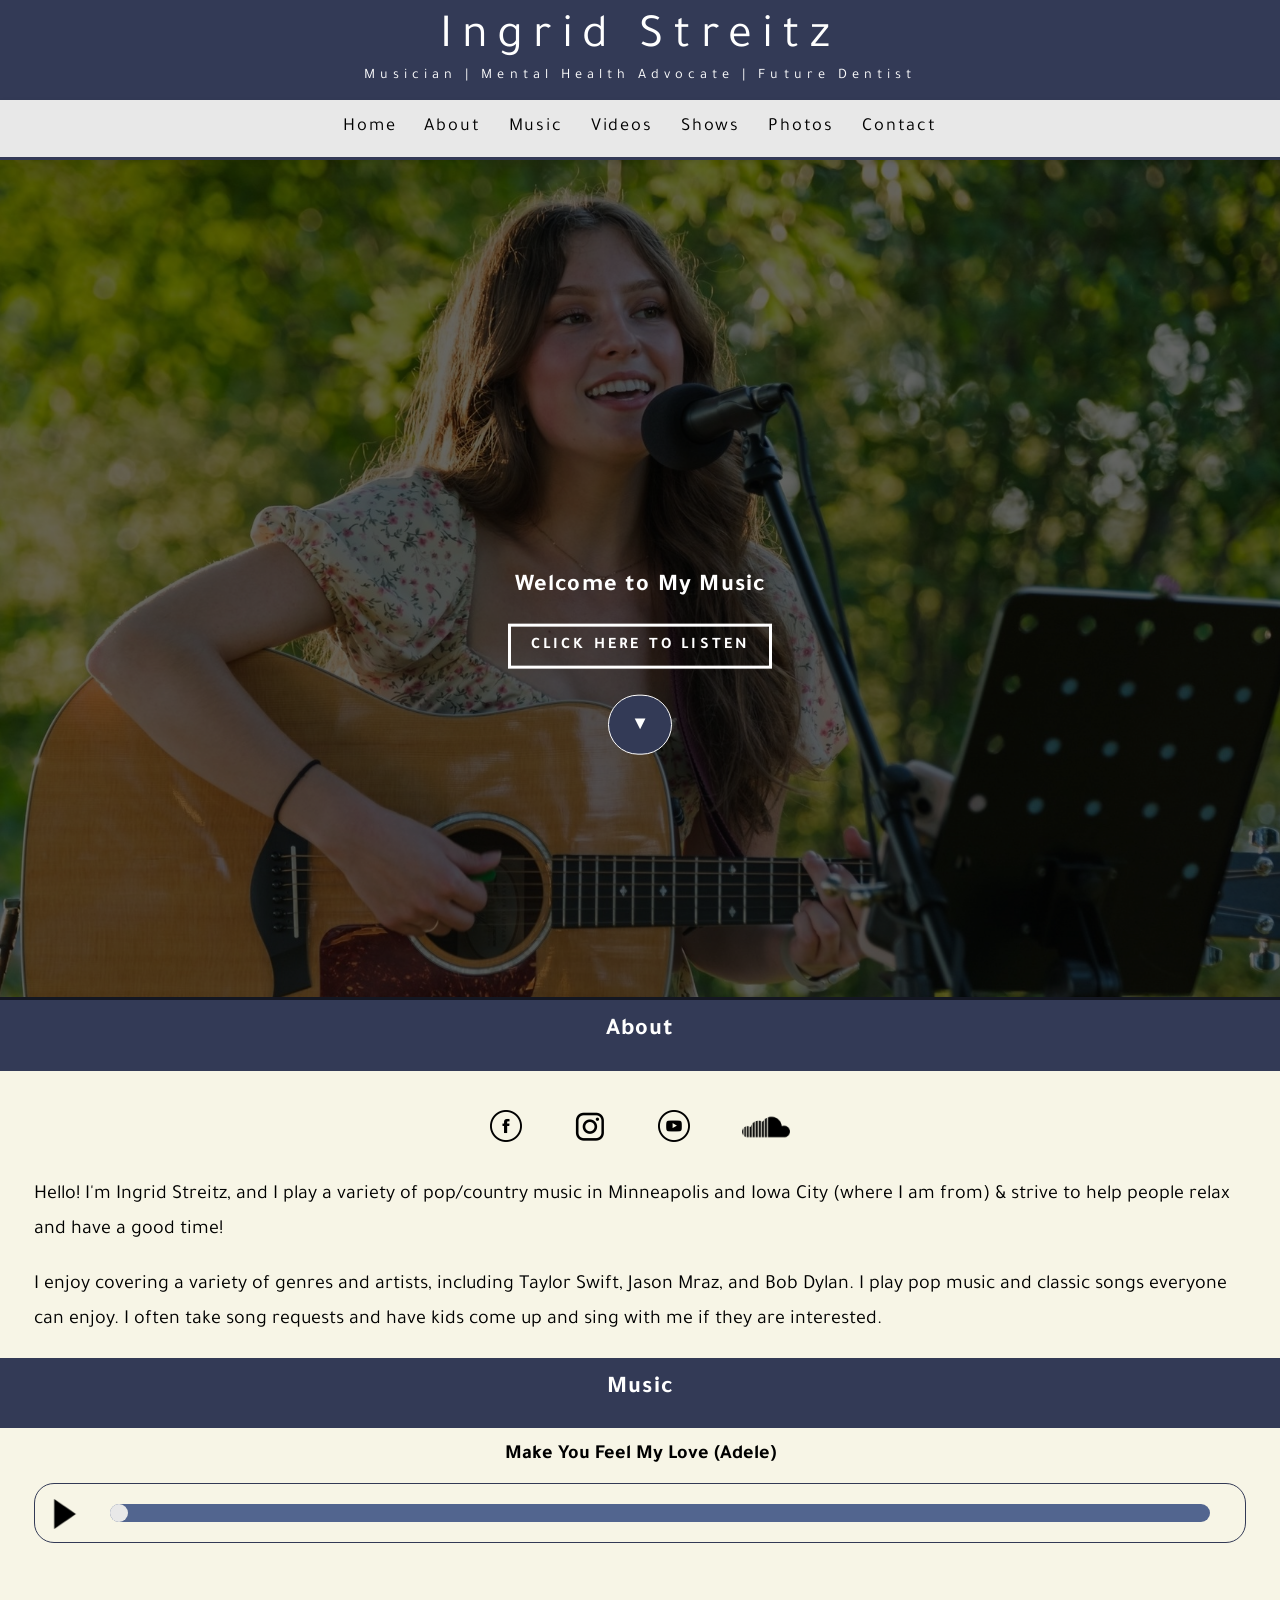
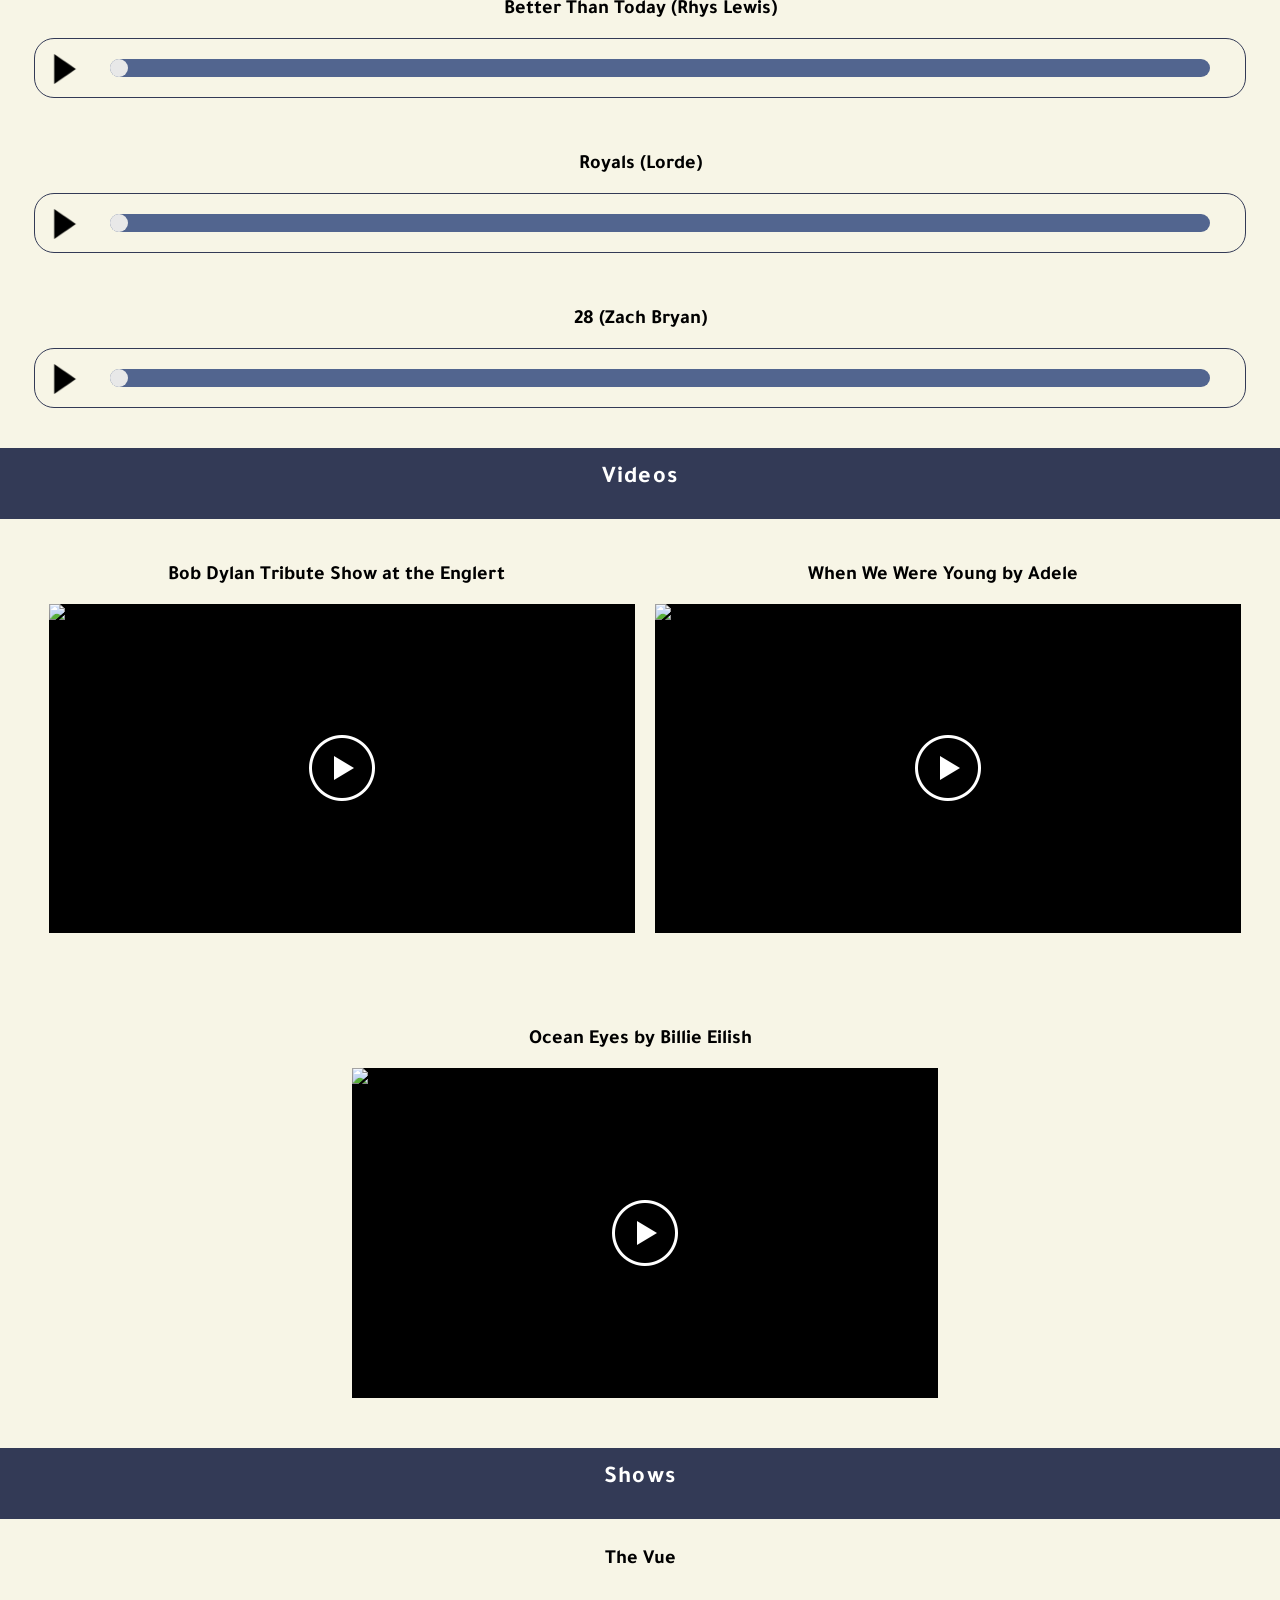
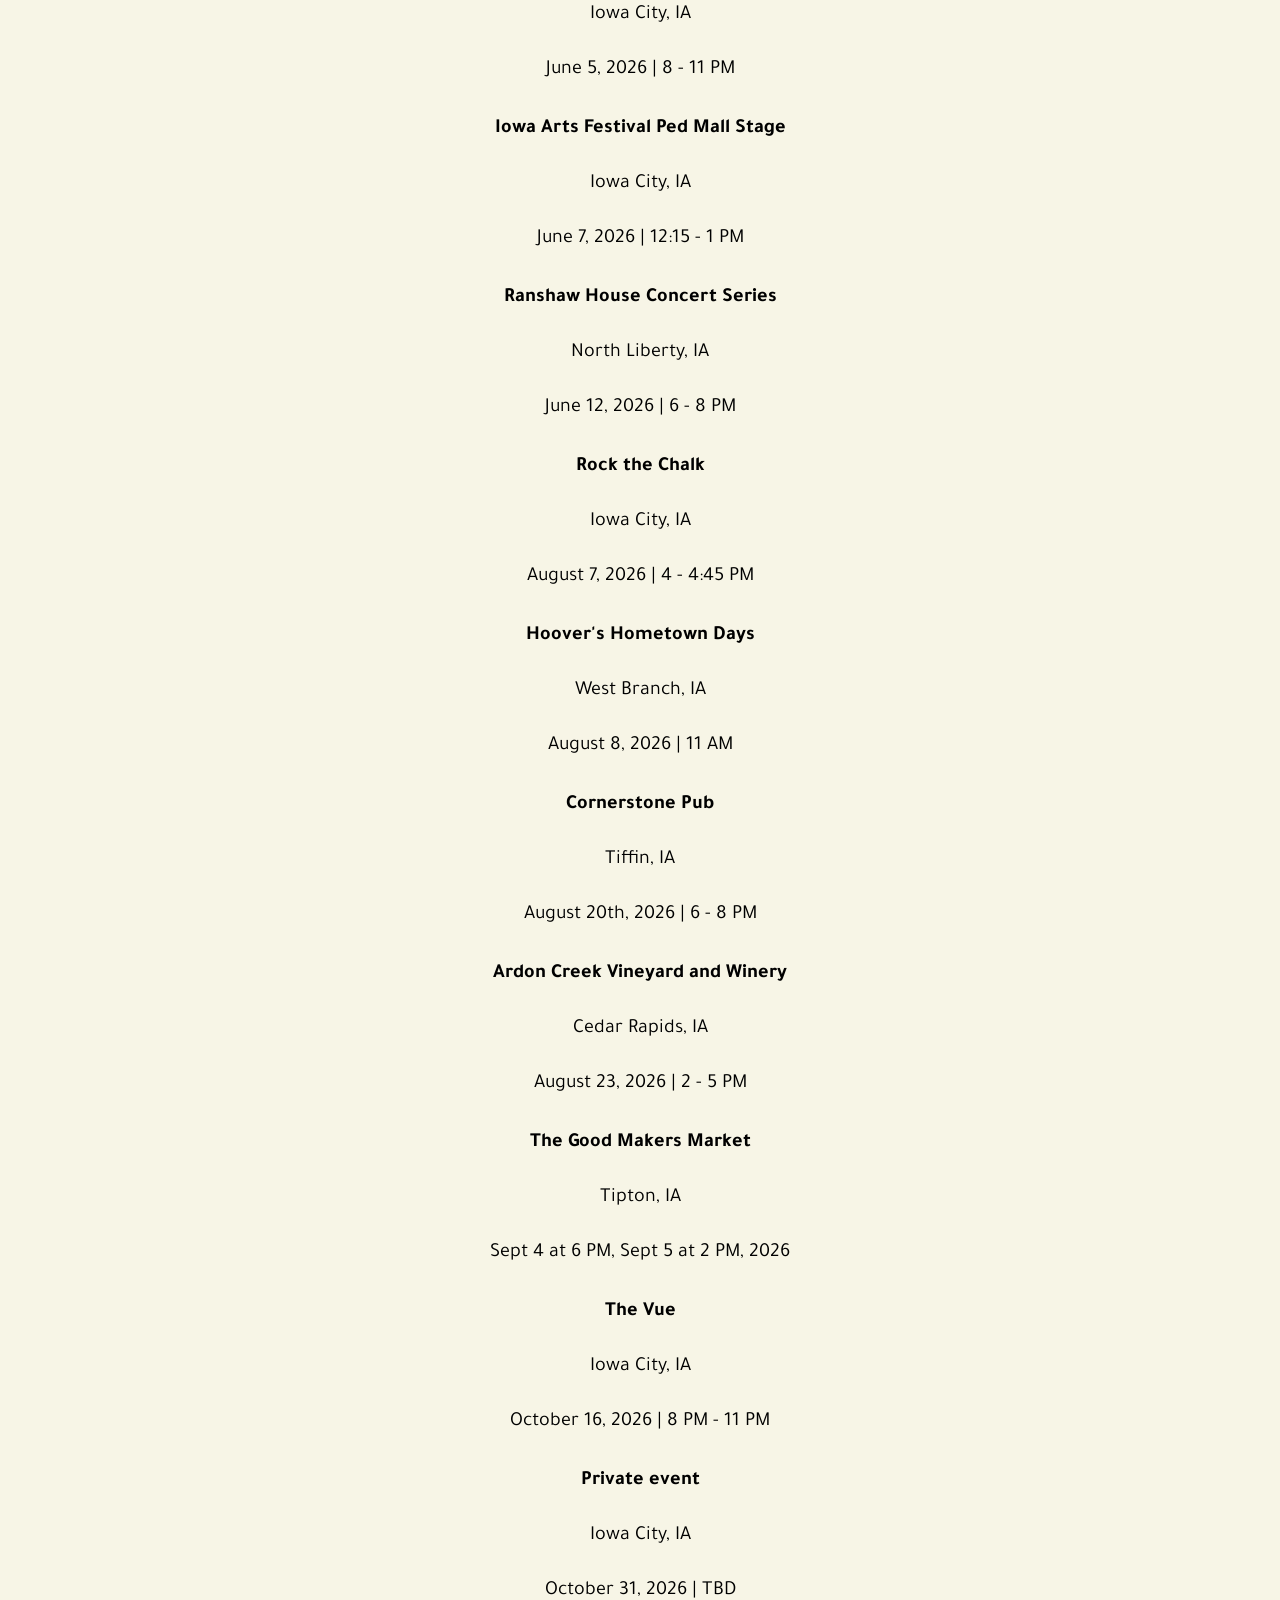
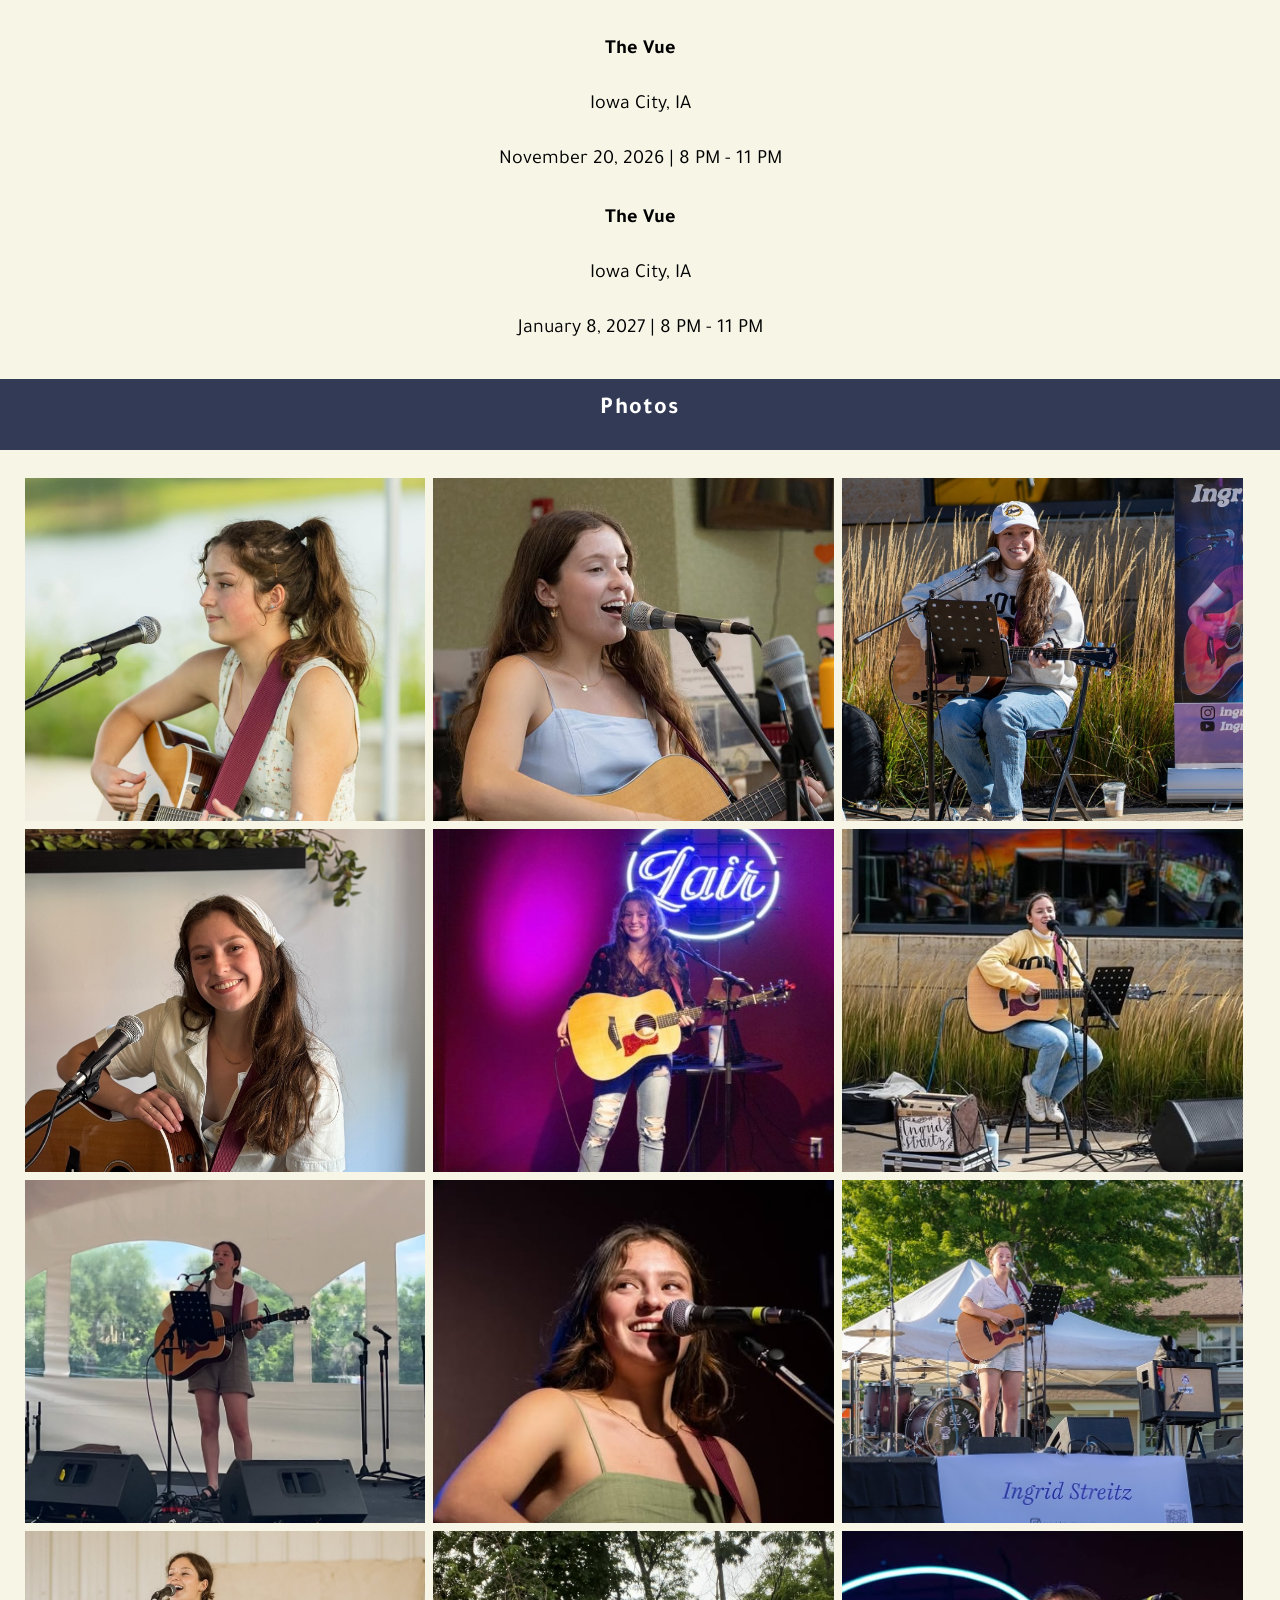
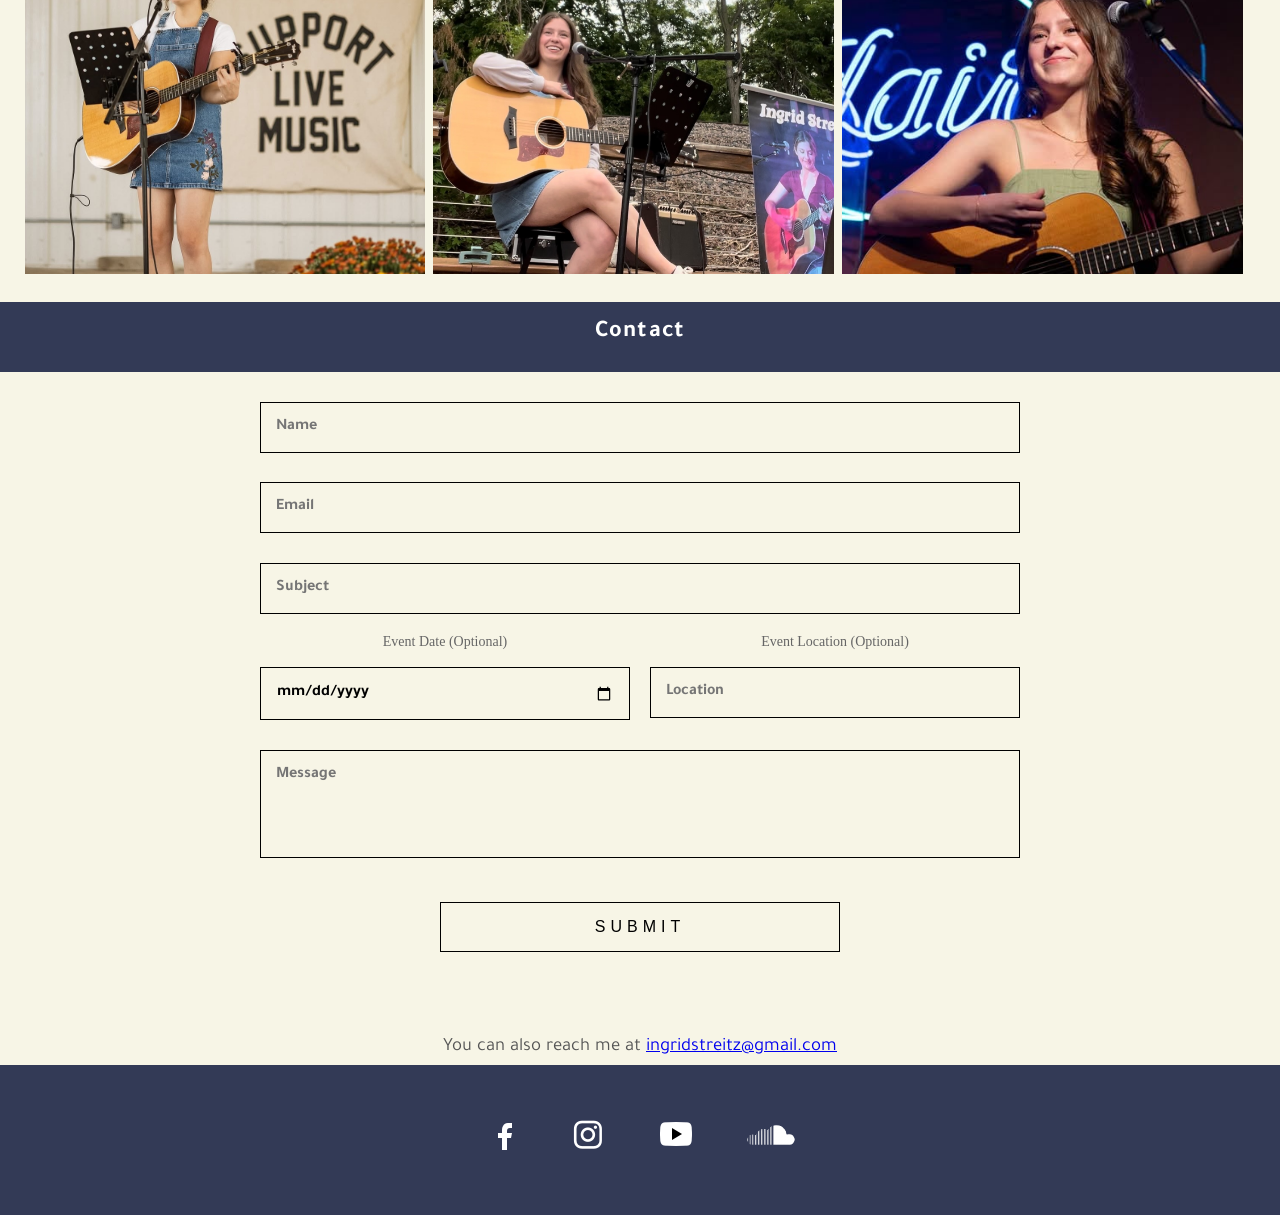
==== index.html @ 653e5e72 "Update index.html" ====
<!DOCTYPE HTML>
<html lang="en">

<head>
	<title>Ingrid Streitz</title>

	<meta name="viewport" content="width=device-width" />
	<meta name="description" content="Music website coded in HTML, CSS, and JQuery" />
	<meta name="keywords" content="msuic, website, template, responsive" />
	<meta http-equiv="content-type" content="text/html; charset=UTF-8" />

	<link href="https://fonts.googleapis.com/css?family=Tajawal" rel="stylesheet">
	<link rel="stylesheet" href="css/style.css" type="text/css" title="style" />
	<link rel="stylesheet" href="css/lightbox.css" type="text/css" title="style">

	<script>
	function now(){
		window.location.reload(true);
	}
	</script>
	<link rel="icon" type="image/png" href="/pictures/favicon/favicon-96x96.png" sizes="96x96" />
	<link rel="icon" type="image/svg+xml" href="/pictures/favicon/favicon.svg" />
	<link rel="shortcut icon" href="/pictures/favicon/favicon.ico" />
	<link rel="apple-touch-icon" sizes="180x180" href="/pictures/favicon/apple-touch-icon.png" />
	<link rel="manifest" href="/pictures/favicon/site.webmanifest" />
</head>

<body>
	<script src="https://code.jquery.com/jquery-3.7.1.min.js" integrity="sha256-/JqT3SQfawRcv/BIHPThkBvs0OEvtFFmqPF/lYI/Cxo=" crossorigin="anonymous"></script>
	<script src="js/mailingList.js"></script>
	<script src="js/contact.js"></script>
	<script src="js/jquery.serialize-object.js"></script>
	<script src="js/modal.js"></script>
	<script src="js/fixedNavMenu.js"></script>
	<script src="js/scroll.js"></script>
	<script src="js/musPlayer.js"></script>	
	<script src="js/vid.js"></script>
	<script src="js/lightbox.js"></script>

    <header>
		<div id="logo">
			<h1><a href="index.html">Ingrid Streitz</a></h1>
		  <h2><a href="index.html">Musician | Mental Health Advocate | Future Dentist</a></h2>
      </div>
	 </header>

		<nav class="container">
			<ul class="clearfix" id="cfix">
				<li class="icon" id="icon">
					<a href="javascript:void(0);" onclick="myMenu()">☰ Menu</a>
				</li>
				<li>
					<ul class="scroll" id="scroll">
						<li><a href="#home">Home</a></li>
						<li><a href="#about">About</a></li>
						<li><a href="#music">Music</a></li>
						<li><a href="#videos">Videos</a></li>
						<li><a href="#shows">Shows</a></li> <li><a href="#photos">Photos</a></li>
						<li><a href="#contact">Contact</a></li>
					</ul>
				</li>
			</ul>
		</nav>

	<section id="home">
	<hr class="horizontal" />
	<div class="hero">
		<div id="overlay">
			<div class="hero-text">

				<h2>Welcome to My Music</h2>

				<div class="pagesbar-music">
					<ul class="pages-music">
						<li><a href="index.html#videos">Click Here to Listen</a></li>
					</ul>	
				</div>			

				<div id="go-btm"><a href="#about" class="go-btm">&#9660;</a></div>
			</div>
		</div>
	</div>

	</section>

	<div class="site_content_index">

		<div id="content">
		<div class="anchor-box">	
		<hr class="horizontal" />
		<section id="about">
		<h3 class="anchor">About</h3>
		</section>
		<hr class="horizontal" />
		</div>

		<ul class="social_media_music">
			<li><a href="https://www.facebook.com/ingridstreitz.music?mibextid=b06tZ0" target="_blank" rel="noopener noreferrer">
					<img src="pictures/icons/facebook_b.png" alt="Facebook" /></a></li>

			<li><a href="https://www.instagram.com/ingridstreitz.music/?hl=en" target="_blank" rel="noopener noreferrer">
					<img src="pictures/icons/instagram_b.png" alt="Instagram" /></a></li>

			<li><a href="https://www.youtube.com/@IngridOnGuitar/featured" target="_blank" rel="noopener noreferrer">
					<img src="pictures/icons/youtube_b.png" alt="YouTube" /></a></li>

			<li><a href="https://soundcloud.com/ingrid-streitz" target="_blank" rel="noopener noreferrer">
				<img src="pictures/icons/soundcloud_b.png" alt="SoundCloud" /></a></li>

		</ul>

			<p>
                Hello! I'm Ingrid Streitz, and I play a variety of pop/country music in Minneapolis and Iowa City (where I am from) & strive to help people relax and have a good time!
			</p>
            <p>
                I enjoy covering a variety of genres and artists, including Taylor Swift, Jason Mraz, and Bob Dylan. I play pop music and classic songs everyone can enjoy. I often take song requests and have kids come up and sing with me if they are interested.
			</p>
			<!-- <div class="pagesbar">
				<ul class="pages">
					<li><a href="javascript:void(0);" onclick="hideText()">Read Bio</a></li>
					<li class="hide" id="about-text">
						<p>Welcome to my page! Here's a little about me: I'm a guitar player and singer from Iowa City. I enjoy covering a variety of genres and artists, including Taylor Swift, Jason Mraz, and Bob Dylan. I play pop music and classic songs everyone can enjoy. I strive to create a relaxing and fun atmosphere and have a good time! I often take song requests and have kids come up and sing with me if they are interested.
						</p>
						
						<!-- <div id="read-bio">
						</div> -->
					<!-- </li>
				</ul>	
			</div> -->

		<!-- Merch Section -->
		<!-- <div class="anchor-box">
			<hr class="horizontal" />
			<section id="merch">
			<h3 class="anchor">Merch</h3>
			</section>
			<hr class="horizontal" />
		</div>

			<ul class="grid">
				<li class="grid_item span j"><a href="index.html" class="grid_link"><div class="tile">New Lgog Designs</div></a></li>
				<li class="grid_item span k"><a href="index.html" class="grid_link"><div class="tile">All T-Shirts 20% Off</div></a></li>
				<li class="grid_item span l"><a href="index.html" class="grid_link"><div class="tile">Women's Apparel</div></a></li>
			</ul> -->

		<!-- <div class="anchor-box">
			<hr class="horizontal" />
			<section id="subscribe">
			<h3 class="anchor">Subscribe</h3>
			</section>
			<hr class="horizontal" />
		</div>
		
			<form id="email-form">
					<div class="form_settings">
					<h2>Join our Mailing List</h2>
					<p>Subscribe to get the latest news, tour dates, and mailing list exclusives</p>
						<div class="field">
							<input type="email" name="email" placeholder="jane.doe@gmail.com" required />
						</div>
							
						<div id="myBtn">
							<div class="field">
								<input type="button" value="submit" class="submit"/>
							</div>
						</div>					
					</div>
			</form> -->

			<!-- <div id="myModal" class="modal">

			<div class="modal-content">
			<span class="close">&times;</span>
				<div class="center">
				<p>Thanks for joining our mailing list!</p>
				<p><a href="https://docs.google.com/spreadsheets/d/1lqfvMxZgZgZkYTMEHQfcmEHSunweDe9XukE-aVWE2PY/edit?usp=sharing" target="blank" >Click here</a> to view the email address you entered.</p>
				</div>
			</div> -->

			<!-- </div> -->

			<div id="myError" class="modal">

				<div class="modal-content">
				<span class="close_error">&times;</span>
					<div class="center">
					<p>Invalid email address. Please try again.</p>
					</div>
				</div>

			</div>		

		<div class="anchor-box">
		<hr class="horizontal" >
		<section id="music">
		<h3 class="anchor">Music</h3>
		</section>
		<hr class="horizontal" >
		</div>
			<div id="audio-players"></div>

                <div class="anchor-box">
                    <hr class="horizontal" />
                    <section id="videos">
                      <h3 class="anchor">Videos</h3>
                    </section>
                    <hr class="horizontal" />
                </div>

				<!-- First row with 2 videos -->
				<div class="flexbox-video">
					<div class="video">
					<h4 class="center">Bob Dylan Tribute Show at the Englert</h4>
					<div class="youtube-player" data-id="cNPVHmmpLZA"></div>
					</div>

					<div class="video">
					<h4 class="center">When We Were Young by Adele</h4>
					<div class="youtube-player" data-id="gwvtykNr-KQ"></div>
					</div>
				</div>

				<!-- Second row with 1 centered video -->
				<div class="flexbox-video center-video">
					<div class="video">
					<h4 class="center">Ocean Eyes by Billie Eilish</h4>
					<div class="youtube-player" data-id="CK4QEcpIuWM"></div>
					</div>
				</div>


			<!-- Shows -->
			<div class="anchor-box">
			<hr class="horizontal" />
			<section id="shows">
			<h3 class="anchor">Shows</h3>
			</section>
			<hr class="horizontal" />
					
					
	
	

					</div>
				<div class="shows-text">
                        <div class="center"><h4>The Vue</h4></div>
                        <div class="center"><p>Iowa City, IA</p></div>
                        <div class="center"><p>June 5, 2026 | 8 - 11 PM </p></div>
					
						</div>
				<div class="shows-text">
                        <div class="center"><h4>Iowa Arts Festival Ped Mall Stage</h4></div>
                        <div class="center"><p>Iowa City, IA</p></div>
                        <div class="center"><p>June 7, 2026 | 12:15 - 1 PM </p></div>
					
							</div>
				<div class="shows-text">
                        <div class="center"><h4>Ranshaw House Concert Series</h4></div>
                        <div class="center"><p>North Liberty, IA</p></div>
                        <div class="center"><p>June 12, 2026 | 6 - 8 PM </p></div>

								</div>
				<div class="shows-text">
                        <div class="center"><h4>Rock the Chalk</h4></div>
                        <div class="center"><p>Iowa City, IA</p></div>
                        <div class="center"><p>August 7, 2026 | 4 - 4:45 PM </p></div>

													</div>
				<div class="shows-text">
                        <div class="center"><h4>Hoover's Hometown Days</h4></div>
                        <div class="center"><p>West Branch, IA</p></div>
                        <div class="center"><p>August 8, 2026 | 11 AM </p></div>

					</div>
					<div class="shows-text">
                        <div class="center"><h4>Cornerstone Pub</h4></div>
                        <div class="center"><p>Tiffin, IA</p></div>
                        <div class="center"><p>August 20th, 2026 | 6 - 8 PM </p></div>

						
							</div>
				<div class="shows-text">
                        <div class="center"><h4>Ardon Creek Vineyard and Winery</h4></div>
                        <div class="center"><p>Cedar Rapids, IA</p></div>
                        <div class="center"><p>August 23, 2026 | 2 - 5 PM </p></div>
	
		</div>
							<div class="shows-text">
                        <div class="center"><h4>The Good Makers Market</h4></div>
                        <div class="center"><p>Tipton, IA</p></div>
                        <div class="center"><p>Sept 4 at 6 PM, Sept 5 at 2 PM, 2026 </p></div>
	
		</div>

							<div class="shows-text">
                        <div class="center"><h4>The Vue</h4></div>
                        <div class="center"><p>Iowa City, IA</p></div>
                        <div class="center"><p>October 16, 2026 | 8 PM - 11 PM </p></div>
</div>

							<div class="shows-text">
                        <div class="center"><h4>Private event</h4></div>
                        <div class="center"><p>Iowa City, IA</p></div>
                        <div class="center"><p>October 31, 2026 | TBD </p></div>
								
		</div>

							<div class="shows-text">
                        <div class="center"><h4>The Vue</h4></div>
                        <div class="center"><p>Iowa City, IA</p></div>
                        <div class="center"><p>November 20, 2026 | 8 PM - 11 PM </p></div>

								
		</div>

							<div class="shows-text">
                        <div class="center"><h4>The Vue</h4></div>
                        <div class="center"><p>Iowa City, IA</p></div>
                        <div class="center"><p>January 8, 2027 | 8 PM - 11 PM </p></div>
	
		</div>
            </div>


			<div class="anchor-box">
			<hr class="horizontal" />
			<section id="photos">
			<h3 class="anchor">Photos</h3>
			</section>
			<hr class="horizontal" />
			</div>

			<ul class="grid">
			    <li class="grid_item span m"><a href="pictures/ingrid_pics/pretty_girl.jpg" class="grid_link" data-lightbox="pics" data-title=""></a></li>
				<li class="grid_item span n"><a href="pictures/ingrid_pics/mic.jpg" class="grid_link" data-lightbox="pics" data-title=""></a></li>
				<li class="grid_item span o"><a href="pictures/ingrid_pics/cph.jpg" class="grid_link" data-lightbox="pics" data-title=""></a></li>
				<li class="grid_item span p"><a href="pictures/ingrid_pics/winery.jpg" class="grid_link" data-lightbox="pics" data-title=""></a></li>
				<li class="grid_item span q"><a href="pictures/ingrid_pics/lair.jpeg" class="grid_link" data-lightbox="pics" data-title=""></a></li>
				<li class="grid_item span r"><a href="pictures/ingrid_pics/iowa.jpg" class="grid_link" data-lightbox="pics" data-title=""></a></li>
				<li class="grid_item span s"><a href="pictures/ingrid_pics/tent.jpg" class="grid_link" data-lightbox="pics" data-title=""></a></li>
				<li class="grid_item span w"><a href="pictures/ingrid_pics/close_up.jpg" class="grid_link" data-lightbox="pics" data-title=""></a></li>
				<li class="grid_item span t"><a href="pictures/ingrid_pics/live.jpg" class="grid_link" data-lightbox="pics" data-title=""></a></li>
				<li class="grid_item span u"><a href="pictures/ingrid_pics/live_music.jpg" class="grid_link" data-lightbox="pics" data-title=""></a></li>
				<li class="grid_item span v"><a href="pictures/ingrid_pics/crossed.jpg" class="grid_link" data-lightbox="pics" data-title=""></a></li>
				<li class="grid_item span x"><a href="pictures/ingrid_pics/lair_2.jpeg" class="grid_link" data-lightbox="pics" data-title=""></a></li>
			</ul>

		 <div class="anchor-box">
			<hr class="horizontal" />
			<section id="contact">
			<h3 class="anchor">Contact</h3>
			</section>
			<hr class="horizontal" />
		</div>
		<!--
		<form id="contacts" name="htmlform" method="post">
          <div class="form_settings">
            <input class="name" type="text" name="name" placeholder="Name" required />
            <input class="email" type="email" name="email" placeholder="Email" required />
			<input class="subject" type="text" name="subject" placeholder="Subject" required />
            <textarea class="message" rows="4" cols="50" name="message" placeholder="Message" required></textarea>
			<div>
            <input class="submit" type="submit" name="contact_submitted" value="submit" />
			</div>
          </div>
        </form>
-->
		<!-- modify this form HTML and place wherever you want your form -->
		<form id="contacts" name="htmlform" method="post" action="https://formspree.io/f/mrbpoyaq">
			<div class="form_settings">
			  <input class="name" type="text" name="name" placeholder="Name" required />
			  <input class="email" type="email" name="email" placeholder="Email" required />
			  <input class="subject" type="text" name="subject" placeholder="Subject" required />

			  <div class="optional_fields">
				<div class="optional_field">
				  <label for="event_date">Event Date (Optional)</label>
				  <input id="event_date" class="date" type="date" name="event_date" />
				</div>

				<div class="optional_field">
				  <label for="event_location">Event Location (Optional)</label>
				  <input id="event_location" class="location" type="text" name="event_location" placeholder="Location" />
				</div>
			  </div>

			  <textarea class="message" rows="4" cols="50" name="message" placeholder="Message" required></textarea>
			  <div>
				<button type="submitformspree">SUBMIT</button>
			  </div>
			</div>
		  </form>

		  <div class="contact-email">
			<p>You can also reach me at <a href="mailto:ingridstreitz@gmail.com">ingridstreitz@gmail.com</a></p>
		  </div>

	</div>
	</div>

	<footer>
		<ul id="social_media">
			<li><a href="https://www.facebook.com/ingridstreitz.music?mibextid=b06tZ0" target="_blank" rel="noopener noreferrer">
				<img src="pictures/icons/facebook.png" alt="Facebook" />
			</a></li>

			<li><a href="https://www.instagram.com/ingridstreitz.music/?hl=en" target="_blank" rel="noopener noreferrer">
				<img src="pictures/icons/instagram.png" alt="Instagram" />
			</a></li>

			<li><a href="https://www.youtube.com/@IngridOnGuitar/featured" target="_blank" rel="noopener noreferrer">
				<img src="pictures/icons/youtube.png" alt="YouTube" />
			</a></li>

			<li><a href="https://soundcloud.com/ingrid-streitz" target="_blank" rel="noopener noreferrer">
				<img src="pictures/icons/soundcloud.png" alt="SoundCloud" />
			</a></li>
		</ul>

	</footer>
	<script src="js/script.js"></script>
</body>
</html>
---- css/style.css ----
﻿html {
	height: 100%;
	overflow-x: hidden;
}

* {
 	margin: 0px;
	padding: 0px;
    box-sizing: border-box;
}

body {
	background-color: #333a56;
	margin: 0;
	padding-top: 100px;
}

.left {
 	float: left;
	width: auto;
	margin-right: 10px;}

.right {
 	float: right; 
	width: auto;
	margin-left: 10px;}

.center {
 	display: block;
	text-align: center;
	margin: 10px;}

.anchor { 
	padding-top: 75px;
	margin-top: -75px; 
	z-index: 50;
}  

/********************************************** HEADER ********************************************/

/* Center the Header */
#main, #logo, .site_content, .site_content_index #footer {
	margin-left: auto; 
	margin-right: auto;
}

/* Sets the header background and height */
header {
	background-color: #333a56;
	height: 100px;
}

/* Big Name Logo (Logo 1) and Subtitle (Logo 2) */
#logo {
	position: relative;
	max-width: 80%;
	width: 80%;

}

#logo h1 {
	display: block;
	margin: .2em 0 0 0;
	text-align: center;
	letter-spacing: .2em;
	font: normal 300% 'Tajawal', sans-serif;
	color: #FFF;
}

#hidden {
	display: none;
}

#logo h2 {
	display: block;
	text-align: center;
	letter-spacing: .35em;
	font: normal 90% 'Tajawal', sans-serif;
	color: #FFF;
}

#logo h1 a, #logo h2 a {
	text-decoration: none;
	color: #FFF;
}

@media screen and (min-width: 768px) {
.anchor-box {
	background-color: transparent;
	background-color: #333a56; 
	color: #fff; 
	padding-top: 17px;
	padding-bottom: 10px;
	margin-right: -35px;
	margin-left: -35px;
}

}

@media screen and (min-width: 320px) and (max-width: 767px) {
.spacer {
    width: 100%;
	height: 40px;
}  

.anchor-box {
	background-color: transparent;
	background-color: #333a56; 
	color: #ffffff; 
	margin-right: -21px;
	margin-left: -21px;
}

}

@media screen and (min-width: 480px) and (max-width: 767px) {
/* Resize width */
#logo {
	position: relative;
	max-width: 90%;
	width: 90%;
	
  }
/* Resize font for mobile */
#logo h1 {
	display: block;
	margin: .2em 0 0 0;
	text-align: center;
	letter-spacing: .2em;
	font: normal 250% 'Tajawal', sans-serif;
	color: #FFF;
	padding-top: .1875em;
}

#logo h2 {
 	display: block;
	text-align: center;
	letter-spacing: .35em;
	font: normal 85% 'Tajawal', sans-serif;
	color: #FFF;
	padding-top: .1875em;
}

}

@media screen and (min-width: 320px) and (max-width: 479px) {
/* Resize width */
#logo {
	position: relative;
	max-width: 95%;
	width: 95%;
	
  }
/* Resize font for mobile */
#logo h1 {
	display: block;
	margin: 0 auto;
	text-align: center;
	letter-spacing: .2em;
	font: normal 185% 'Tajawal', sans-serif;
	color: #FFF;
	padding-top: .5em;
}

#logo h2 {
 	display: block;
	text-align: center;
	letter-spacing: .35em;
	font: normal 70% 'Tajawal', sans-serif;
	color: #FFF;
	padding-top: 1em;
}

}

/**************************************************************************************************/


/************************************* NAVIGATION *************************************************/

/* Positions nav and content */
.container, .site_content, .site_content_index {
	position: relative; 
}

/* Fixes nav on scroll */  
header, .container-scrolled {
	position: fixed;
	text-align: center;
    left: 0;
	right: 0;
	width: 100%;
	top: 0;
}

/* Sticky navigation bar */
nav.container {
    position: sticky;
    top: 0; /* Sticks to the top of the viewport */
    z-index: 1000; /* Ensures it stays above other elements */
    background-color: #e8e8e8; /* Matches the current nav background */
    box-shadow: 0 2px 5px rgba(0, 0, 0, 0.1); /* Optional: Adds a shadow for better visibility */
}


/* Nav container to center and set width */
.container {
	margin: 0 auto;
	z-index: 150;
	height: 60px;
	margin-bottom: -60px;
}

/* Background-color to the nav container. */
nav { 
	padding: .5em 0 .5em 0;
	background-color: #e8e8e8;
	border-bottom: .2em solid #333a56;
}

/* Since we'll have the "ul li" "float:left"
 * we need to add a clear after the container. */

nav:after {
	content:"";
	display:table;
	clear:both;
}

/* Removing padding, margin and "list-style" from the "ul",
 * and adding "position:reltive" */
nav ul {
	padding:0;
	margin:0;
	list-style: none;
	position: relative;
	text-align:center;
}
	
/* Positioning the navigation items inline */
nav ul li {
	margin: 0px;
	display:inline-block;
	text-align: center;
	background-color: #e8e8e8;
}

/* Styling the links */
nav ul li a, nav ul ul li a {
	display:block;
	padding:0 12px;	
	color:#000;
	letter-spacing: 0.1em;
    font-size: 1.15em;
    font-family: 'Tajawal', sans-serif;
	line-height: 40px;
	text-decoration:none;
	text-align: center;
	-webkit-transition: all .25s ease;
	-moz-transition: all .25s ease;
	-ms-transition: all .25s ease;
	-o-transition: all .25s ease;
	transition: all .25s ease;
}

/* Background color change on Hover */
nav a:hover, nav li.selected a, nav li.selected a:hover { 
	background-color: #52658f; 
	color: #fff;
}
	
nav li .down a {
	display: block;
}

nav .scroll {
	display: inline-block;
}

nav ul ul a{	
	font-size: 1em;
}

nav ul li.icon {
	display: none;
}

@media screen and (min-width: 320px) and (max-width: 1023px) {
 
nav ul li:not(:nth-child(-n+0)) {
	display: none;
}
  
nav ul li.icon {
	display:inline-block;
	text-align: center;
	color: #FFF;
	color: #fff;
	background-color: #e8e8e8;
}
  
}

/* The "responsive" class is added when the user clicks on the "menu" icon - for mobile support*/
@media screen and (min-width: 320px) and (max-width: 1023px) {
nav ul.responsive {
	position: relative;
	text-align:center;
	background-color: #e8e8e8;
}

nav ul.responsive li.icon {
	display:inline;
    text-align: center;
}

nav ul.responsive li {
    display:inline;
}

 nav ul.responsive li a {
	display: block;
    padding:0 20px;	
	letter-spacing: 0.2em;
}

/* Display Dropdowns on Hover */
nav li .down a {
	display:block;
	margin: 10px 0 -10px 0;
}

nav .scroll {
	display: block;
	width: 100%;
}

}
/***************************************************************************************************/


/********************************************** BODY ***********************************************/

/* Sets the position + display + formating for the body container */
.site_content { 
	font-size: 1em;
	margin: .1em auto .1em auto;
	padding: 4em 1.3em 0em 1.3em;
	background-color: #f7f5e6;
} 

.site_content_index { 
	font-size: 1em;
	margin: .1em auto .1em auto;
	padding: 2em 1.3em 0em 1.3em;
	background-color: #f7f5e6;
} 

/* Padding for the page content */
#content { 
	padding: .8em .8em .8em .8em;  
}

 /* Body Tag fonts */
p, h1, h2, h3, h4, h5, h6 { 
	font-family: 'Tajawal', sans-serif;
}

/* Font + margin + letter spacing for Body Tags */
p { 
	font-size: 1.250em;
	margin: 0 0 1em 0;
	line-height: 1.75em;
}

.list {
	padding: .5em 0 1em 0;
}

.list p {
	margin: 0 0 .5em 0;
}

h1, h2, h3 {
	font-size: 1.5em;
	margin: 0 0 .6em 0;
	letter-spacing: .05em;
}

h4, h5 {
	font-size: 1.250em;
	margin: 0 0 1em 0;
	line-height: 1.75em;
}

h6 {
	font-size: 1.125em;
	margin: 0 0 .2em 0;
}

h3 {
	text-align: center;
}

#read-bio {
	margin-bottom: 2em;
}

@media screen and (min-width: 320px) and (max-width: 767px) {
	
/* Sets the position + display + formating for the body container */
.site_content { 
	height: 100%;
	font-size: 1em;
	position: relative;
	width: auto;
	margin: .1em auto .1em auto;
	padding: 2em .7em 1em .7em;
	background-color: #f7f5e6;
} 

.site_content_index { 
	font-size: 1em;
	margin: .1em auto .1em auto;
	padding: 2em 1.3em 1em 1.3em;
	background-color: #f7f5e6;
} 

/* Padding for the page content */
#content { 
	padding: 0;  
}

/* Font + margin + letter spacing for Body Tags */
/* Change fonts for mobile. Margin + line hieght for p. */
p { 
	font-size: 1.125em;
	margin: 0 0 1em 0;
	line-height: 1.75em;
}

h1, h2, h3 {
	font-size: 1.375em;
	margin: 0 0 .6em 0;
	letter-spacing: .05em;
}

h4, h5 {
	font-size: 1.125em;
	margin: 0 0 1em 0;
	line-height: 1.75em;
}

h6 {
	font-size: 1em;
	margin: 0 0 .2em 0;
}

.vertical {
	display: none;
}

.horizontal {
	visibility: hidden;
	margin-bottom: 20px;
	margin-top: 20px;
}

}

/* Text Title Lines on Right & Left */
@media screen and (min-width: 768px) {

h3.lines {
	overflow: hidden;
	text-align: center;
}

.anchor-box h3.lines:before, .anchor-box h3.lines:after {
	background-color: #fff;
}

h3.lines:before, h3.lines:after {
	background-color: #000;
	content: "";
	display: inline-block;
	height: 1px;
	position: relative;
	vertical-align: middle;
	width: 50%;
}

h3.lines:before {
	right: 0.5em;
	margin-left: -50%;
}

h3.lines:after {
	left: 0.5em;
	margin-right: -50%;
}

.horizontal {
	display: none;
}

}

/**************************************************************************************************/


/*********************************************** FOOTER *******************************************/

/* Footer (Entire Bottom under the Body) */
footer {
	height: 120px;
	background-color: #333a56;
}

#footer { 
	position: absolute;
	left: 50%;
	transform: translateX(-50%);
	display: inline;
	background-color: #333a56;
	font: normal 80% 'Tajawal', sans-serif;
	margin: .3em auto .3em auto;
	max-width: 80%;
}

/* Social Media Icons + Mailing List Button */
#social_media {
	display: block;
	text-align: center;
	clear: both;
	color: #FFF;
	text-transform: uppercase;
	letter-spacing: 0.2em;
}

#social_media li {
    display: inline-block;
	text-align: center;
    text-decoration: none;
	margin: 1em 1.5em 1em 1.5em;
}

.social_media_music {
	display: block;
	position: relative;
	text-align: center;
	clear: both;
	color: #FFF;
	text-transform: uppercase;
	letter-spacing: 2em;
}

.social_media_music li {
    display: inline-block;
	text-align: center;
    text-decoration: none;
	margin: 2em .5em 2em .5em;
}


/* Text lines underneath Social Media Icons*/
ul#btmtext {
	position: relative;
    display: block;
    text-align: center; 
	clear: both;
	list-style: none;
}

ul#btmtext li h6 {
	display:inline-block;
	text-align: center;
	color: #FFF;
}
  
ul#btmtext li h6 a {
	display: inline-block;
	color: #FFF;
	font: normal 80% 'Tajawal', sans-serif;
	text-transform: uppercase;
	text-decoration: none;
	letter-spacing: 0.2em;
	margin: .4em auto 1em auto;
}

@media screen and (min-width: 320px) and (max-width: 767px) {
#footer { 
	position: absolute;
	left: 50%;
	transform: translateX(-50%);
	display: inline;
	background-color: #333a56;
	font: normal 75% 'Tajawal', sans-serif;
	margin: .3em auto .3em auto;
	max-width: 90%;
}

ul#btmtext li h6 a {
	font: normal 75% 'Tajawal', sans-serif;
}

#social_media li {
    display: inline-block;
	text-align: center;
    text-decoration: none;
	margin: 1em .7em 1em .7em;
}

.social_media_music li {
	margin: .5em 0em .5em 0em;
}

}
/*******************************************************************************************/

/*************************************** BUTTONS *******************************************/

.pagesbar { 
	display: block; 
	text-align: center;
	clear: both;
	height: 30%;
} 

ul.pages, ul.pages li {
	display: inline-block;
	width: 100%;
	margin: 0; 
	padding: 0;
	list-style: none;
}

ul.pages li a { 
	display: inline-block;
	letter-spacing: 0.2em;
	font-family: 'Tajawal', sans-serif;
	font-weight: bold;
	font-size: 1em;
	margin: .5em 0 1.5em 0;
	padding: .6em 1.2em .6em 1.2em;
	text-align: center;
	color: #000;
	text-transform: uppercase;
	text-decoration: none;
	background: transparent;
	border-style: solid;
	border-width: .2em;
	border-color: #333a56; 
	height: 100%;
	-webkit-transition: all .25s ease;
	-moz-transition: all .25s ease;
	-ms-transition: all .25s ease;
	-o-transition: all .25s ease;
	transition: all .25s ease;
}

ul.pages li a:hover, ul.pages li.selected a, ul.pages li.selected a:hover { 
	color: #fff;
	background-color: #52658f;
}

ul.pages p {
	text-align: left;
}

@media screen and (min-width: 320px) and (max-width: 767px) {
ul.pages li a {
    letter-spacing: 0.2em;	
	font-size: .9em;
}

}

.pagesbar-music { 
	display: block; 
	text-align: center;
	clear: both;
	height: 30%;
} 

ul.pages-music , ul.pages-music li {
	display: inline-block;
	width: 100%;
	margin: 0; 
	padding: 0;
	list-style: none;
}

ul.pages-music li a { 
	display: inline-block;
	letter-spacing: 0.2em;
	font-family: 'Tajawal', sans-serif;
	font-weight: bold;
	font-size: 1em;
	margin: .5em 0 -.25em 0;
	padding: .6em 1.2em .6em 1.2em;
	text-align: center;
	color: #fff;
	text-transform: uppercase;
	text-decoration: none;
	background: transparent;
	border-style: solid;
	border-width: .2em;
	border-color: #fff; 
	height: 100%;
	-webkit-transition: all .25s ease;
	-moz-transition: all .25s ease;
	-ms-transition: all .25s ease;
	-o-transition: all .25s ease;
	transition: all .25s ease;
}

ul.pages-music li a:hover, ul.pages-music li.selected a, ul.pages-music li.selected a:hover { 
	color: #fff;
	background-color: #52658f;
}

ul.pages-music  p {
	text-align: left;
}

@media screen and (min-width: 320px) and (max-width: 767px) {
ul.pages-music li a {
    letter-spacing: 0.2em;	
	font-size: .9em;
	margin: .5em 0 1.25em 0;
}

}
/***********************************************************************************************/


/********************************** Join Mailing List & Modal *********************************/  
.form_settings {
	display: block; 
	text-align: center;
	padding: 20px 0 20px 0;
}

.form_settings input, .form_settings textarea { 
	width: 50%;
	padding: .625em;
	margin: .6em 0 .6em 0;	
	font-family: 'Tajawal', sans-serif;
  	font-weight: bold;
	font-size: 1.15em;
	border: 2px solid #000 ; 
	background: #FFF; 
	color: #000;
	-webkit-transition: all .25s ease;
	-moz-transition: all .25s ease;
	-ms-transition: all .25s ease;
	-o-transition: all .25s ease;
	transition: all .25s ease;
	resize: none;
}
  
.form_settings .submit { 
	font-family: 'Tajawal', sans-serif;
	letter-spacing: .35em;
  	font-weight: bold;
	font-size: 1.15em;
	width: 25%; 
	text-align: center;
	margin: 1em 0 .5em 0;
	padding: .6em 0 .6em 0;
	cursor: pointer; 
	text-transform: uppercase;
	background: transparent;
	border-color: #000;
	color: #000;}
  
.form_settings .submit:hover { 
	background-color: #52658f;
	color: #fff;
}

@media screen and (max-width:640px) {
.form_settings {
	display: block; 
	text-align: center;
	padding: 40px 0 40px 0;
}

.form_settings input, .form_settings textarea { 
	width: 100%;
	padding: .625em; 
	margin: .6em 0 .6em 0;
	font-family: 'Tajawal', sans-serif;
  	font-weight: bold;
	font-size: 1em;
	border: 2px solid #000000 ; 
	background: #FFF; 
	color: #000;
	resize: none;
}
  
.form_settings .submit { 
	font-family: 'Tajawal', sans-serif;
	letter-spacing: .35em;
  	font-weight: bold;
	font-size: 1em;
	width: 50%; 
	text-align: center;
	margin: .6em 0 .6em 0;
	padding: .6em 0 .6em 0;
	cursor: pointer; 
	text-transform: uppercase;
	background: transparent;
	border-color: #000;
	color: #000;
}
  
.form_settings .submit:hover { 
	background-color: #52658f;
	color: #fff;
}

}

/* The Modal (background) */
.modal {
    display: none; /* Hidden by default */
    position: fixed; /* Stay in place */
    z-index: 1000; /* Sit on top */
    padding-top: 250px; /* Location of the box */
    left: 0;
    top: 0;
    width: 100%; /* Full width */
    height: 100%; /* Full height */
    overflow: auto; /* Enable scroll if needed */
    background-color: rgb(0,0,0); /* Fallback color */
    background-color: rgba(0,0,0,0.5); /* Black w/ opacity */
}

/* Modal Content */
.modal-content {
    background-color: #fff;
    margin: auto;
    padding: 10px;
    border: 2px solid;
    width: 70%;
	animation-name: animatetop;
    animation-duration: 0.4s
}

/* Add Animation */
@keyframes animatetop {
    from {top: -300px; opacity: 0}
    to {top: 0; opacity: 1}
}

.modal-content p {
    color: black;
}

/* The Close Button */
.close, .close_error {
    color: #aaaaaa;
    float: right;
    font-size: 28px;
    font-weight: bold;
}

.close:hover, .close_error:hover, .close:focus, .close_error:focus {
    color: #000;
    text-decoration: none;
    cursor: pointer;
}

/*** Bottom button ***/
.go-btm {
	display: inline-block;
	margin: 30px 0 0 0;
	font-family: 'Tajawal', sans-serif;
	font-size: 1.15em;
	color: white;
	border: .094em solid white;
	border-radius: 2em;
	text-decoration: none;
	background-color: rgba(51,58,86);
	font-size: 1.15em;
	padding: .875em 1.188em .875em 1.188em;
}

#go-btm a {
	-webkit-transition: all .25s ease;
	-moz-transition: all .25s ease;
	-ms-transition: all .25s ease;
	-o-transition: all .25s ease;
	transition: all .25s ease;
}

.go-btm:hover {
	background-color: #52658f;
}

@media screen and (min-width: 320px) and (max-width: 767px) {
.go-btm {
	margin: 15px 0 0 0;
}

}

/******************************************************************************************/


/************************************Hero Photos*******************************************/

.hero {
	background-image: url("../pictures/ingrid_pics/main_pic.jpg");
	height: 900px;
	z-index: 100;
	margin-bottom: -46px;
	border-bottom: .2em solid #333a56;
}

.music-hero {
	background-image: url("../pictures/images/beach.jpg");
	height: 300px;
	margin-bottom: 2em;
	margin-top: 2em;
}

.hero, .music-hero {
	background-position: center;
	background-repeat: no-repeat;
	background-size: cover;
	position: relative;
}

#overlay {
    height: 900px;
}

#music-overlay {
    height: 300px;
}

#overlay, #music-overlay {
    position: sticky;
    width: 100%;
    background-color: rgba(0,0,0,0.6);
}

.hero-text {
	width: 80%;
	text-align: center;
	position: absolute;
	top: 61%;
	left: 50%;
	transform: translate(-50%, -42%);
	color: white;
}

@media screen and (min-width: 320px) and (max-width: 767px) {
	#home {
		padding-top: .5em;
	}
	
	.hero {
		background-image: url("../pictures/ingrid_pics/main_pic.jpg");
		height: 320px;
		background-position: center;
		background-repeat: no-repeat;
		background-size: cover;
		position: relative;
		margin-bottom: -56px;
	}
	
	#overlay {
		position: sticky;
		width: 100%;
		height: 320px;
		background-color: rgba(0,0,0,0.6);
	}
	
	.hero-text {
		width: 80%; /* Slightly reduced width for better spacing */
		text-align: center;
		position: absolute;
		top: 75%;
		left: 50%;
		transform: translate(-50%, -50%);
		color: white;
	}
	
	.hero-text h2 { /* Targeting the "Welcome to My Music" text */
		font-size: 1.5em;
		margin-bottom: 0.3em;
	}
	
	.pagesbar-music { /* Target the container of the "Click Here" button */
		margin-bottom: -0.8em; /* More aggressive negative margin */
	}
	
	.pagesbar-music ul.pages-music li a { /* Targeting the "Click Here to Watch" button */
		font-size: 0.7em;
		padding: 0.5em 1em;
	}
	
	#go-btm { /* Target the container of the arrow button */
		margin-top: -0.5em; /* More aggressive negative margin */
	}
	
	#go-btm a.go-btm { /* Targeting the down arrow button */
		font-size: 0.7em;
		padding: 0.6em 0.8em;
	}

	#logo h1 {
		/* You might already have other styles here, keep them */
		margin-top: 0.4em; /* Adjust the top margin */
		margin-bottom: -0.3em; /* Reduce the bottom margin */
	  }
	#logo h2 {
		font-size: 0.8em; /* Adjust this value to make it smaller on mobile */
		letter-spacing: 0.05em; /* Reduce from the desktop value */
	  }
	}

/******************************************************************************************/


/******************************************Audio Player**************************************/

.audioplayer {
	display:inline-block;
	width: 100%;
	height: 60px;
	margin: 20px auto 40px auto;
	border: .0625em solid #333a56; 
	border-radius: 20px;
}

#audio-players h4 {
	text-align: center;
	margin: 10px auto -10px auto;
}

.playbutton {
	width: 60px;
	height: 60px;
	border: none;
	outline: none;
	cursor:pointer;
}

.play {
	background: url(../pictures/images/play.png);
}

.pause {
	background: url(../pictures/images/pause.png);
}

.play, .pause {
	background-size: 50% 50%;
	background-repeat: no-repeat;
	background-position: center;
}

.timeline {
	height: auto;
	margin: -45px 35px auto 75px;
	border-radius: 15px;
	background-color: #52658f; 
}

.playhead {
	width: 18px;
	height: 18px;
	border-radius: 50%;
	margin-top: 1px;
	background-color: #e8e8e8;
	cursor: pointer;
}

/****************************************************************************************************/


/*******************************************Press Comments and Shows*******************************************/

table {
    border-collapse: collapse;
    width: 100%;
	margin: 2em auto 2em auto;
}

td, th {
    border: 1px solid #e8e8e8;
    font-size: 1.250em;
	margin: 0 0 .6em 0;
	line-height: 1.75em;
	font-family: 'Tajawal', sans-serif;
	padding: 25px;
	text-align: center;
}

tr:nth-child(even) {
    background-color: #f7f5e6;
}

tr:nth-child(odd) {
    background-color: #e8e8e8;
}

.shows-text {
	margin-top: 1.5em;
	margin-bottom: .5em;
}

@media screen and (min-width: 320px) and (max-width: 767px) {
td, th {
    font-size: 1.125em;
	margin: 0 0 .6em 0;
	line-height: 1.75em;
}

}

/*********************************************************************************************/


/*****************************************Video Thumbnails*********************************/

@media screen and (min-width:641px) {
#device {
    margin: 0 auto;
    width: 50%;
    padding: 10px 0 10px 0;
}

}

/* Margin for videos */
.video {
	position:relative;
	margin: 1.25em 0em 2.188em 0em;
}

.youtube-player {
    position: relative;
    padding-bottom: 56.23%;
    /* Use 75% for 4:3 videos */
    height: 0;
    overflow: hidden;
    max-width: 100%;
    background: #000;
    margin: 5px;
}
    
.youtube-player iframe {
    position: absolute;
    top: 0;
    left: 0;
    width: 100%;
    height: 100%;
    z-index: 100;
    background: transparent;
}
    
.youtube-player img {
    bottom: 0;
    display: block;
    left: 0;
    margin: auto;
    max-width: 100%;
    width: 100%;
    position: absolute;
    right: 0;
    top: 0;
    border: none;
    height: auto;
    cursor: pointer;
    -webkit-transition: .4s all;
    -moz-transition: .4s all;
    transition: .4s all;
}
    
.youtube-player img:hover {
	filter: brightness(75%);
    -webkit-filter: brightness(75%);
}
    
.youtube-player .play {
    height: 72px;
    width: 72px;
    left: 50%;
    top: 50%;
    margin-left: -36px;
    margin-top: -36px;
    position: absolute;
    background: url("../pictures/images/youtube-play.png") no-repeat;
    cursor: pointer;
}

@media screen and (max-width:640px) {
.wrapper {
	width:100%;
	height:100%;
	margin:0 auto;
}

}

/*********************************************************************************************************/

/******************************************Video & Press Flexbox******************************************/

@media screen and (min-width: 768px) {
.flexbox-video {
	display: -ms-flex;
	display: -webkit-flex;
	display: flex;
}

.flexbox-video > div {
	width: 50%;
	padding: 10px;
}

/* Center the video in the second row */
.center-video {
justify-content: center;
}

.center-video > div {
width: 50%;
padding: 10px;
}

}

@media screen and (min-width: 1024px) {

	.flexbox-shows {
		display: flex;
		flex-wrap: wrap;
		justify-content: center; /* Center rows */
		max-width: 1200px;
		margin: 0 auto; /* Center the entire block */
		gap: 20px; /* Optional: add some spacing between items */
	}
	
	.flexbox-shows > div {
		flex: 1 1 30%; /* Let it shrink/grow and aim for 3 per row */
		min-width: 280px;
		max-width: 30%;
		padding: 10px;
		box-sizing: border-box;
		text-align: center;
	}
	
}
	

@media screen and (min-width: 480px) and (max-width: 1023px) {
.flexbox-shows {
    display: flex;
    flex-direction: row;
    flex-wrap: wrap;
}

.flexbox-shows > div {
	min-width: 50%;
	
}
	
}

@media screen and (max-width: 479px) {
	.flexbox-shows {
	  display: flex;
	  flex-direction: column;
	  align-items: stretch;
	}
  
	.flexbox-shows > div {
	  width: 100%;
	  border-bottom: 2px solid black;
	  padding: 20px 10px;
	  box-sizing: border-box;
	  text-align: center;
	}
  
	/* Optional: remove border under the last item */
	.flexbox-shows > div:last-child {
	  border-bottom: none;
	}
  }
  
div li.hide { 
	display:none; 
}

/* Flexbox for mobile */
.youtube-player {
	position: relative;
	width: 100%;
	height: 0;
	padding-bottom: 56.25%; /* 16:9 aspect ratio */
	overflow: hidden;
  }
  
  .youtube-player iframe {
	position: absolute;
	top: 0;
	left: 0;
	width: 100%;
	height: 100%;
  }
/*********************************************************************************************************/

/**************************************Picture & News Thumbnails********************************************/

.grid {
	display: flex;
	flex-wrap: wrap;
	margin: 1.5em 0 1.5em 0;
}


.grid_item {
	background: #ebebeb;
	display: inline-block;
	-moz-transform: translate3d(0, 0, 0);
	-webkit-transform: translate3d(0, 0, 0);
	transform: translate3d(0, 0, 0);
	-moz-transition: all 0.2s cubic-bezier(0.4, 0, 0.2, 1);
	-webkit-transition: all 0.2s cubic-bezier(0.4, 0, 0.2, 1);
	transition: all 0.2s cubic-bezier(0.4, 0, 0.2, 1);
}

.grid_link {
	display: block;
	color: black;
	position: relative;
	overflow: hidden;
	border: 4px solid #f7f5e6;
	padding: 1em;
}

.tile {
	font-size: 1.25em;
	color: white;
	letter-spacing: 0.2em;
	line-height: 1.25em;
	font-family: 'Tajawal', sans-serif;
	font-weight: bold;
	width: 80%;
	text-align: center;
	position: absolute;
	top: 50%;
	left: 50%;
	transform: translate(-50%, -50%);
	background-color: rgba(0,0,0,0.6);
}

@media all and (min-width: 320px) and (max-width: 640px) {
.tile {
	font-size: 1.125em;
	color: white;
	width: 100%;
}

}

.m {
	background-image: url("../pictures/ingrid_pics/pretty_girl.jpg");
	background-size: cover;
}

.n {
  	background-image: url("../pictures/ingrid_pics/mic.jpg");
  	background-size: cover;
}

.o {
  	background-image: url("../pictures/ingrid_pics/cph.jpg");
  	background-size: cover;
}

.p {
  	background-image: url("../pictures/ingrid_pics/winery.jpg");
  	background-size: cover;
}

.q {
  	background-image: url("../pictures/ingrid_pics/lair.jpeg");
  	background-size: cover;
}

.r {
  	background-image: url("../pictures/ingrid_pics/iowa.jpg");
  	background-size: cover;
}
.s {
	background-image: url("../pictures/ingrid_pics/tent.jpg");
	background-size: cover;
}

.t {
	background-image: url("../pictures/ingrid_pics/live.jpg");
	background-size: cover;
}

.u {
	background-image: url("../pictures/ingrid_pics/live_music.jpg");
	background-size: cover;
}
.v {
	background-image: url("../pictures/ingrid_pics/crossed.jpg");
	background-size: cover;
}
.w {
	background-image: url("../pictures/ingrid_pics/close_up.jpg");
	background-size: cover;
}
.x {
	background-image: url("../pictures/ingrid_pics/lair_2.jpg");
	background-size: cover;
}

@media all and (max-width: 320px) {
.span {
    width: 100%;
}
  
.span .grid_link {
    padding-bottom: 80%;
}

}

@media all and (min-width: 321px) and (max-width: 480px) {
.span {
    width: 49.545252%;
}

.span .grid_link {
    padding-bottom: 80%;
}

}

@media all and (min-width: 481px) {
.span {
    width: 33%;

}

.span .grid_link {
    padding-bottom: 80%;
}

}

/**********************************************************************************************************/
/* Container styling for the entire form */
form#contacts {
	max-width: 800px; /* Reduced from whatever width it was before */
	margin: 0 auto;
	padding: 0 20px;
  }
  
  .form_settings input, .form_settings textarea {
	width: 100%;
	padding: 15px;
	margin-bottom: 20px;
	border: 1px solid #000;
	background-color: transparent;
	font-size: 16px;
  }
  
  .optional_fields {
	display: flex;
	gap: 20px;
	margin-bottom: 0;
  }
  
  .optional_field {
	flex: 1;
  }
  
  .optional_field label {
	display: block;
	margin-bottom: 8px;
	font-size: 14px;
	color: #666;
  }
  
  .optional_field input {
	width: 100%;
	padding: 15px;
	margin-bottom: 20px;
	border: 1px solid #000;
	background-color: transparent;
	font-size: 16px;
  }
  
  button[type="submitformspree"] {
	display: block;
	width: 400px; /* Reduced width */
	margin: 20px auto;
	padding: 15px 20px;
	background-color: transparent;
	border: 1px solid #000;
	color: #000;
	font-size: 16px;
	text-transform: uppercase;
	letter-spacing: 5px;
	cursor: pointer;
	transition: all 0.3s ease;
  }
  
  button[type="submitformspree"]:hover {
	background-color: rgba(0, 0, 0, 0.05);
  }
  
  .contact-email {
	max-width: 800px; /* Match the form width */
	text-align: center;
	margin: 40px auto 30px;
	font-family: Arial, sans-serif;
	color: #555;
	font-size: 15px;
  }
  
  /* Responsive adjustments */
  @media (max-width: 900px) {
	form#contacts {
	  max-width: 600px;
	}
	
	.contact-email {
	  max-width: 600px;
	}
  }
  
  @media (max-width: 768px) {
	.optional_fields {
	  flex-direction: column;
	  gap: 0;
	}
	
	button[type="submitformspree"] {
	  width: 100%;
	  max-width: 400px;
	}
  }
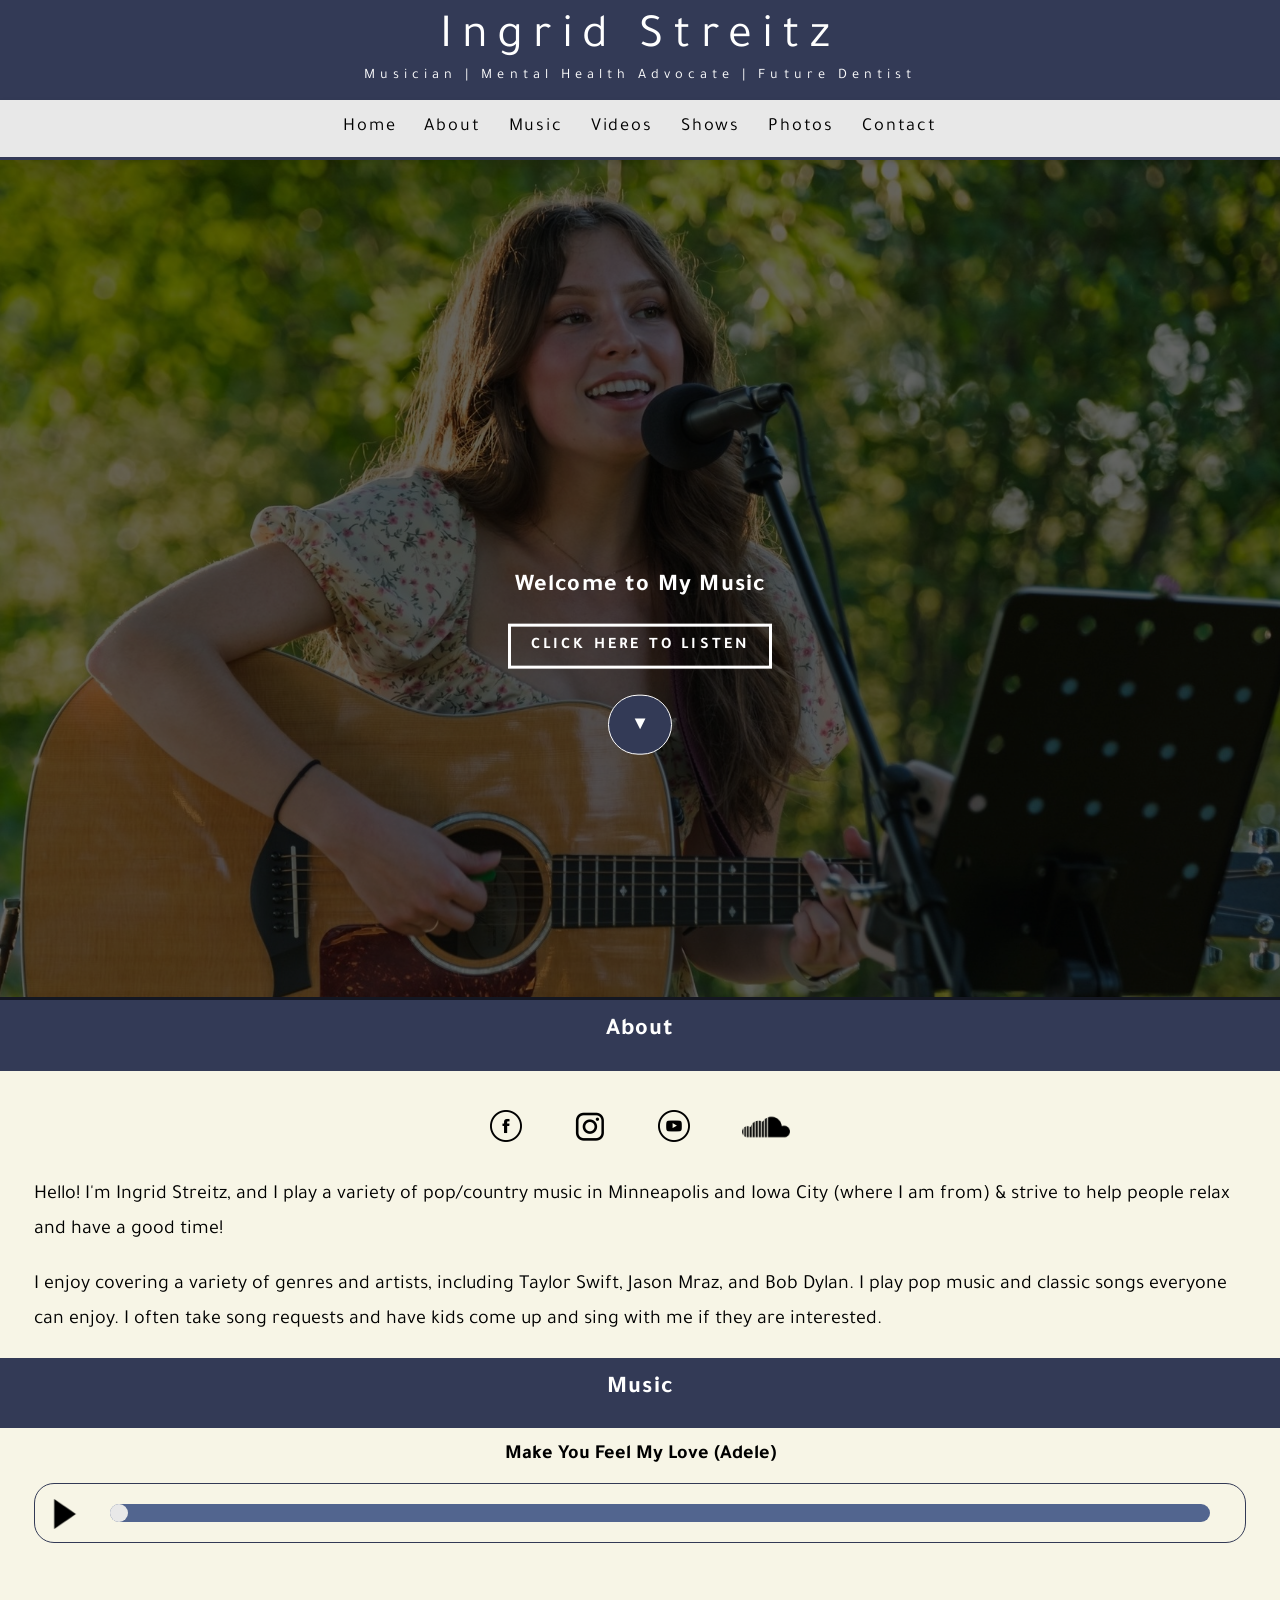
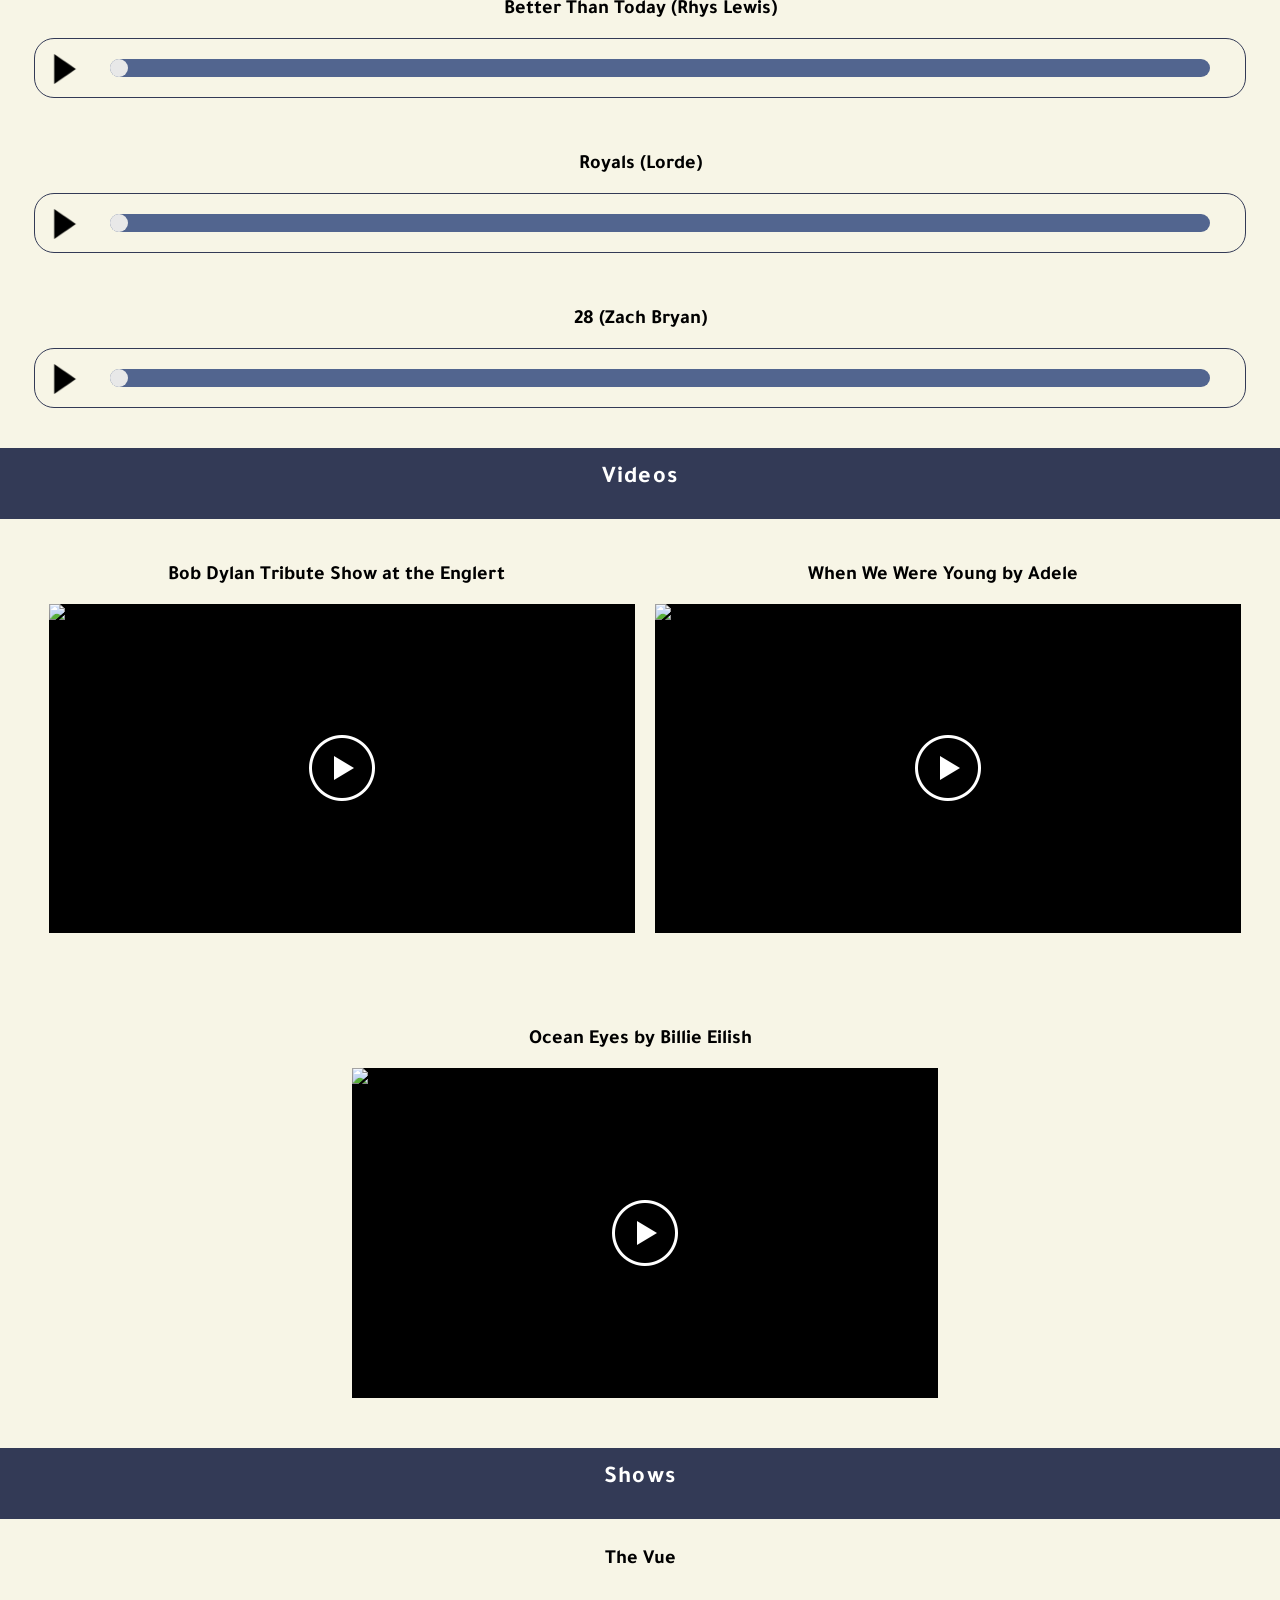
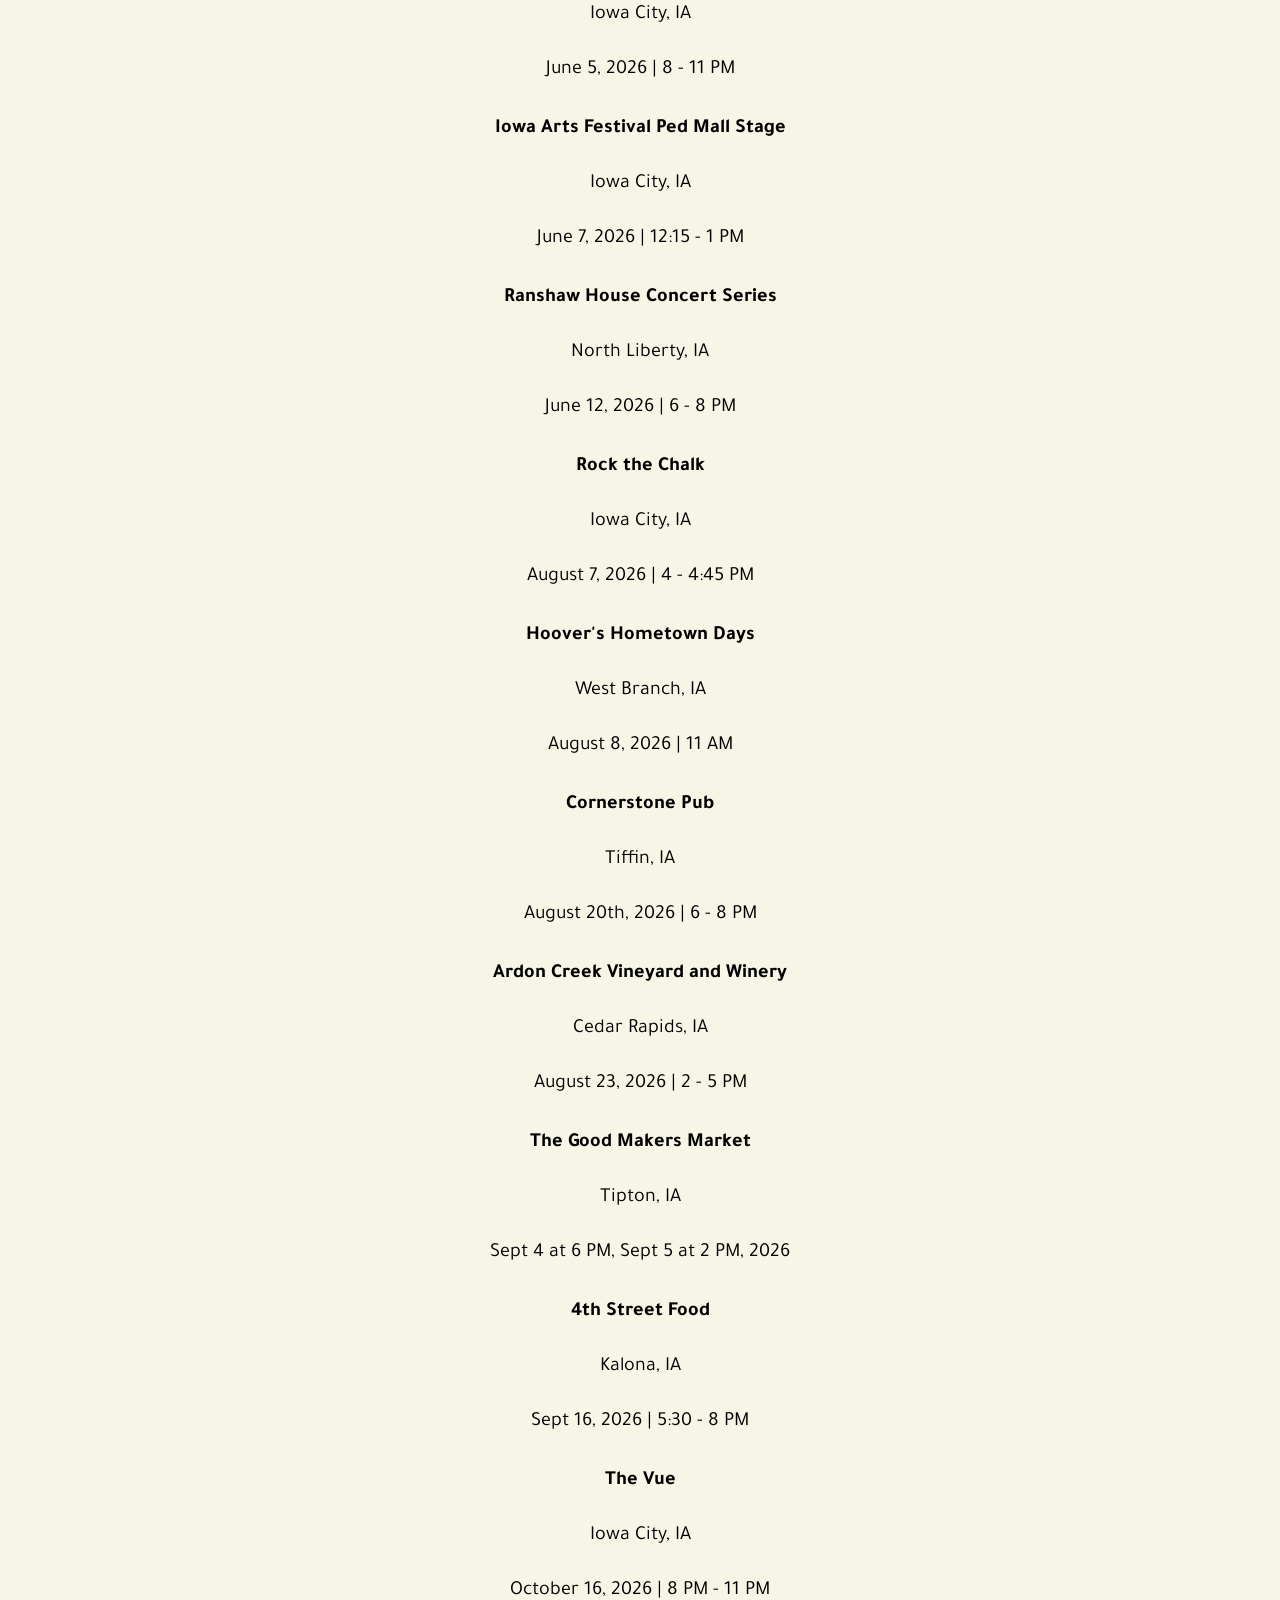
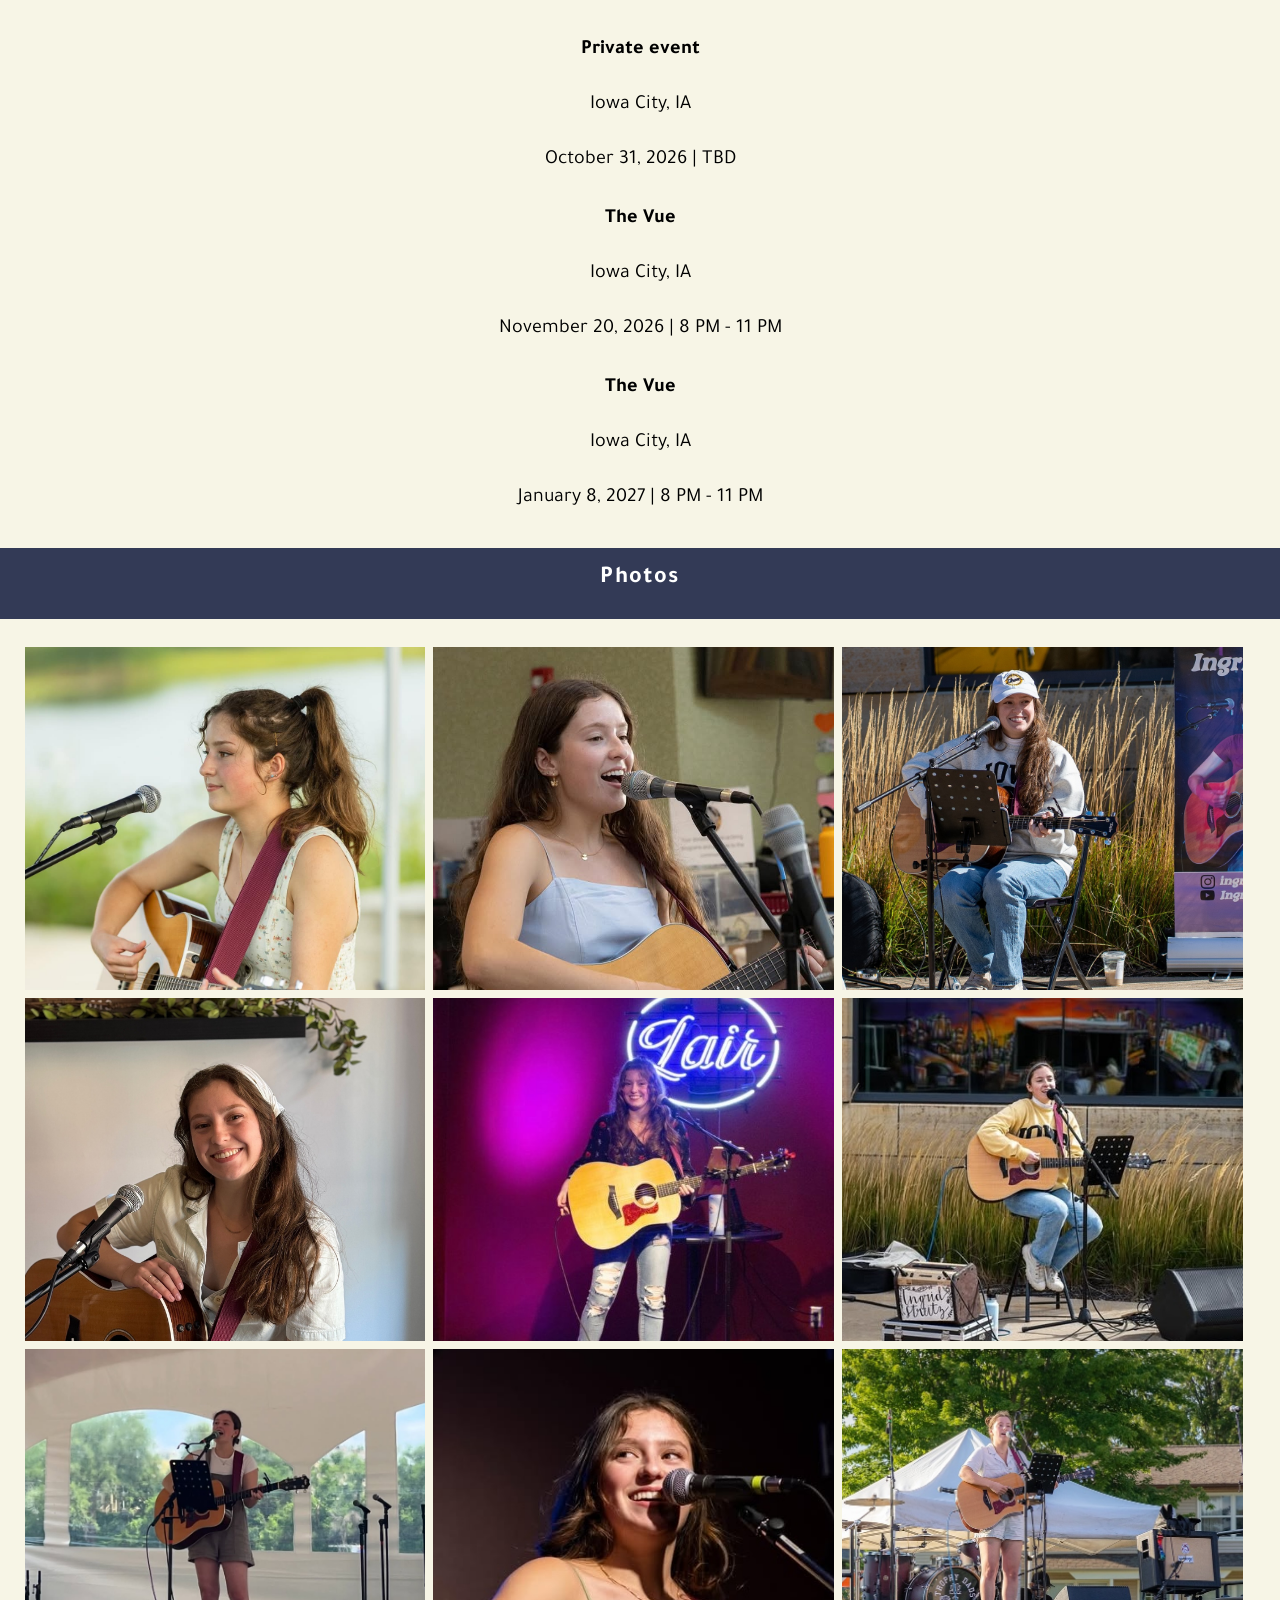
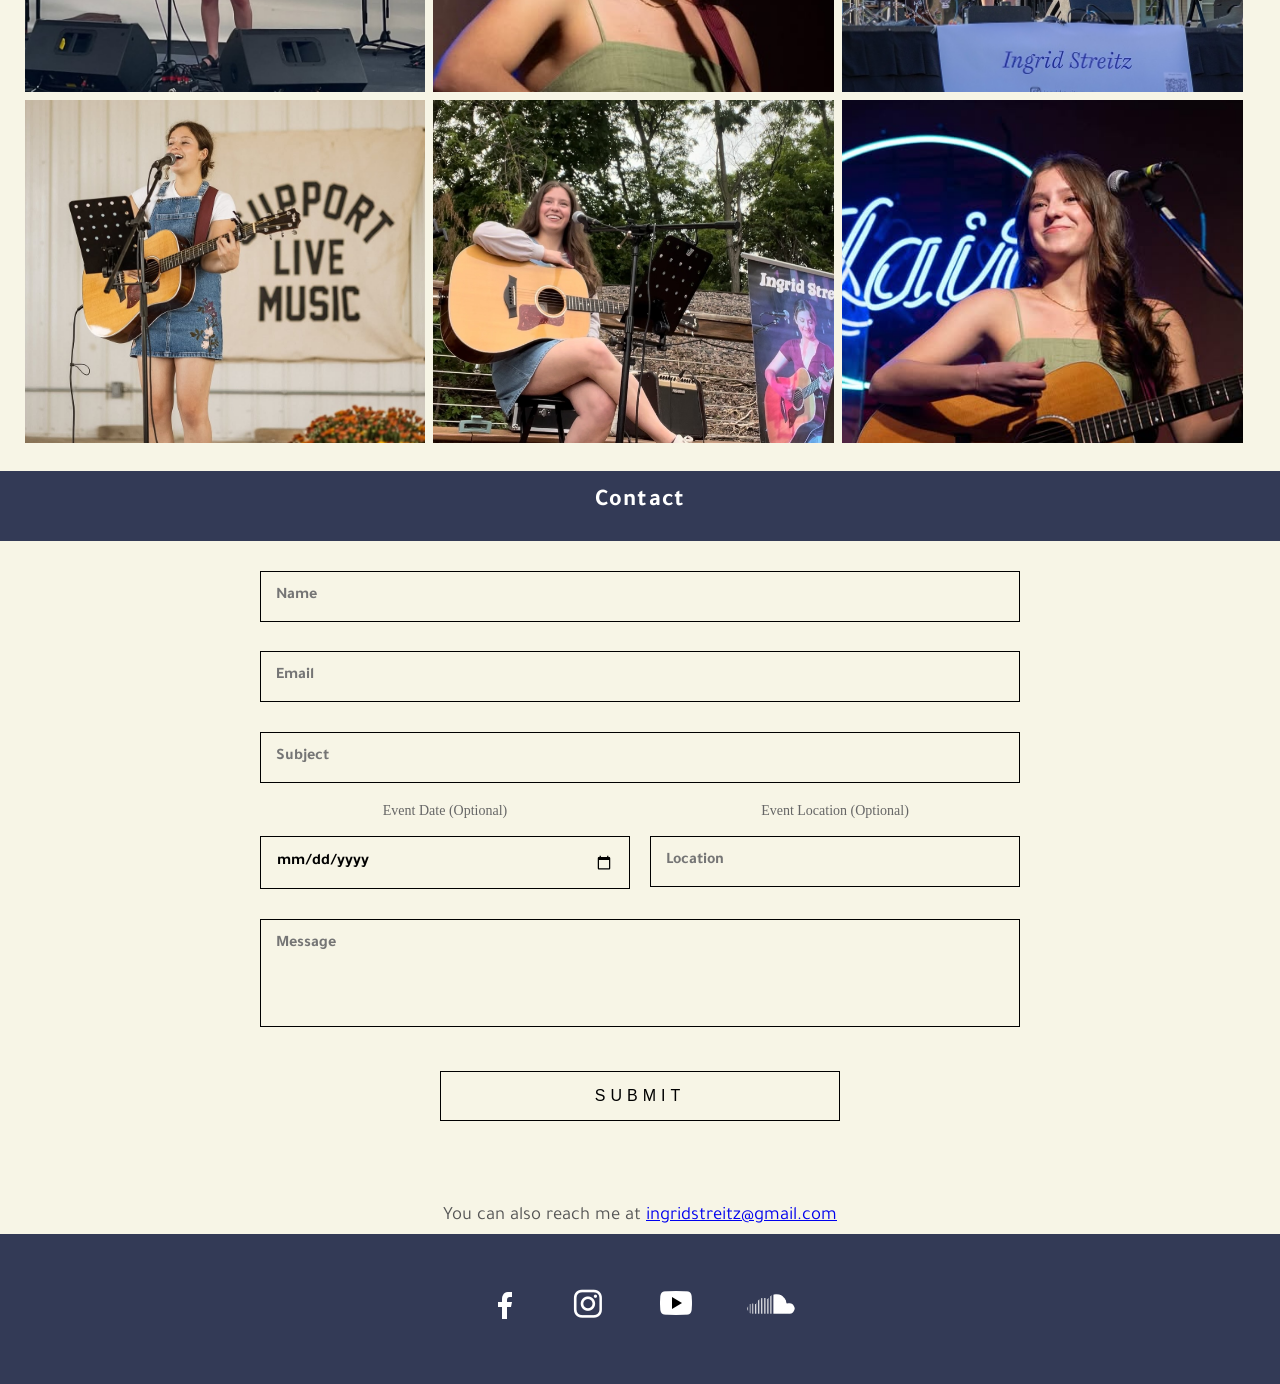
==== commit 4870fd7f: "Update index.html" ====
--- a/index.html
+++ b/index.html
@@ -289,7 +289,12 @@
                         <div class="center"><h4>The Good Makers Market</h4></div>
                         <div class="center"><p>Tipton, IA</p></div>
                         <div class="center"><p>Sept 4 at 6 PM, Sept 5 at 2 PM, 2026 </p></div>
-	
+
+								</div>
+							<div class="shows-text">
+                        <div class="center"><h4>4th Street Food</h4></div>
+                        <div class="center"><p>Kalona, IA</p></div>
+                        <div class="center"><p>Sept 16, 2026 | 5:30 - 8 PM  </p></div>
 		</div>
 
 							<div class="shows-text">
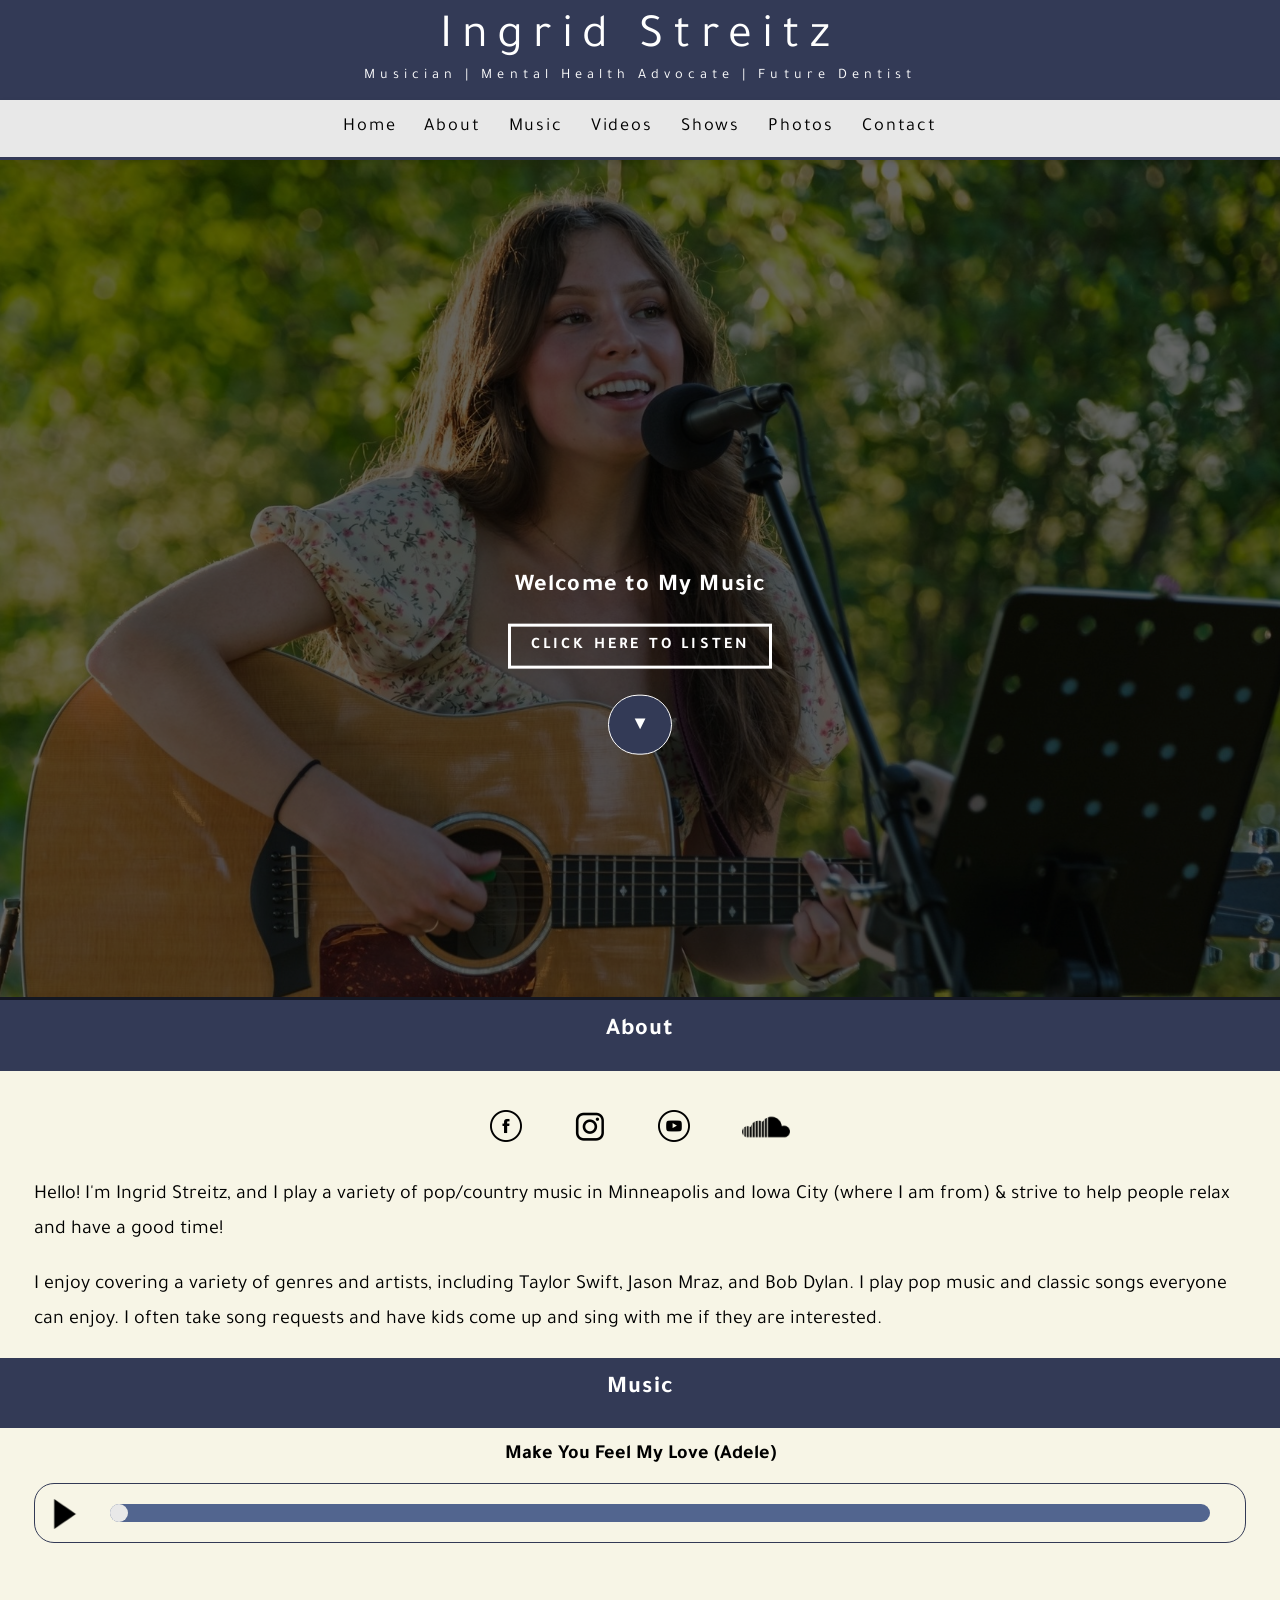
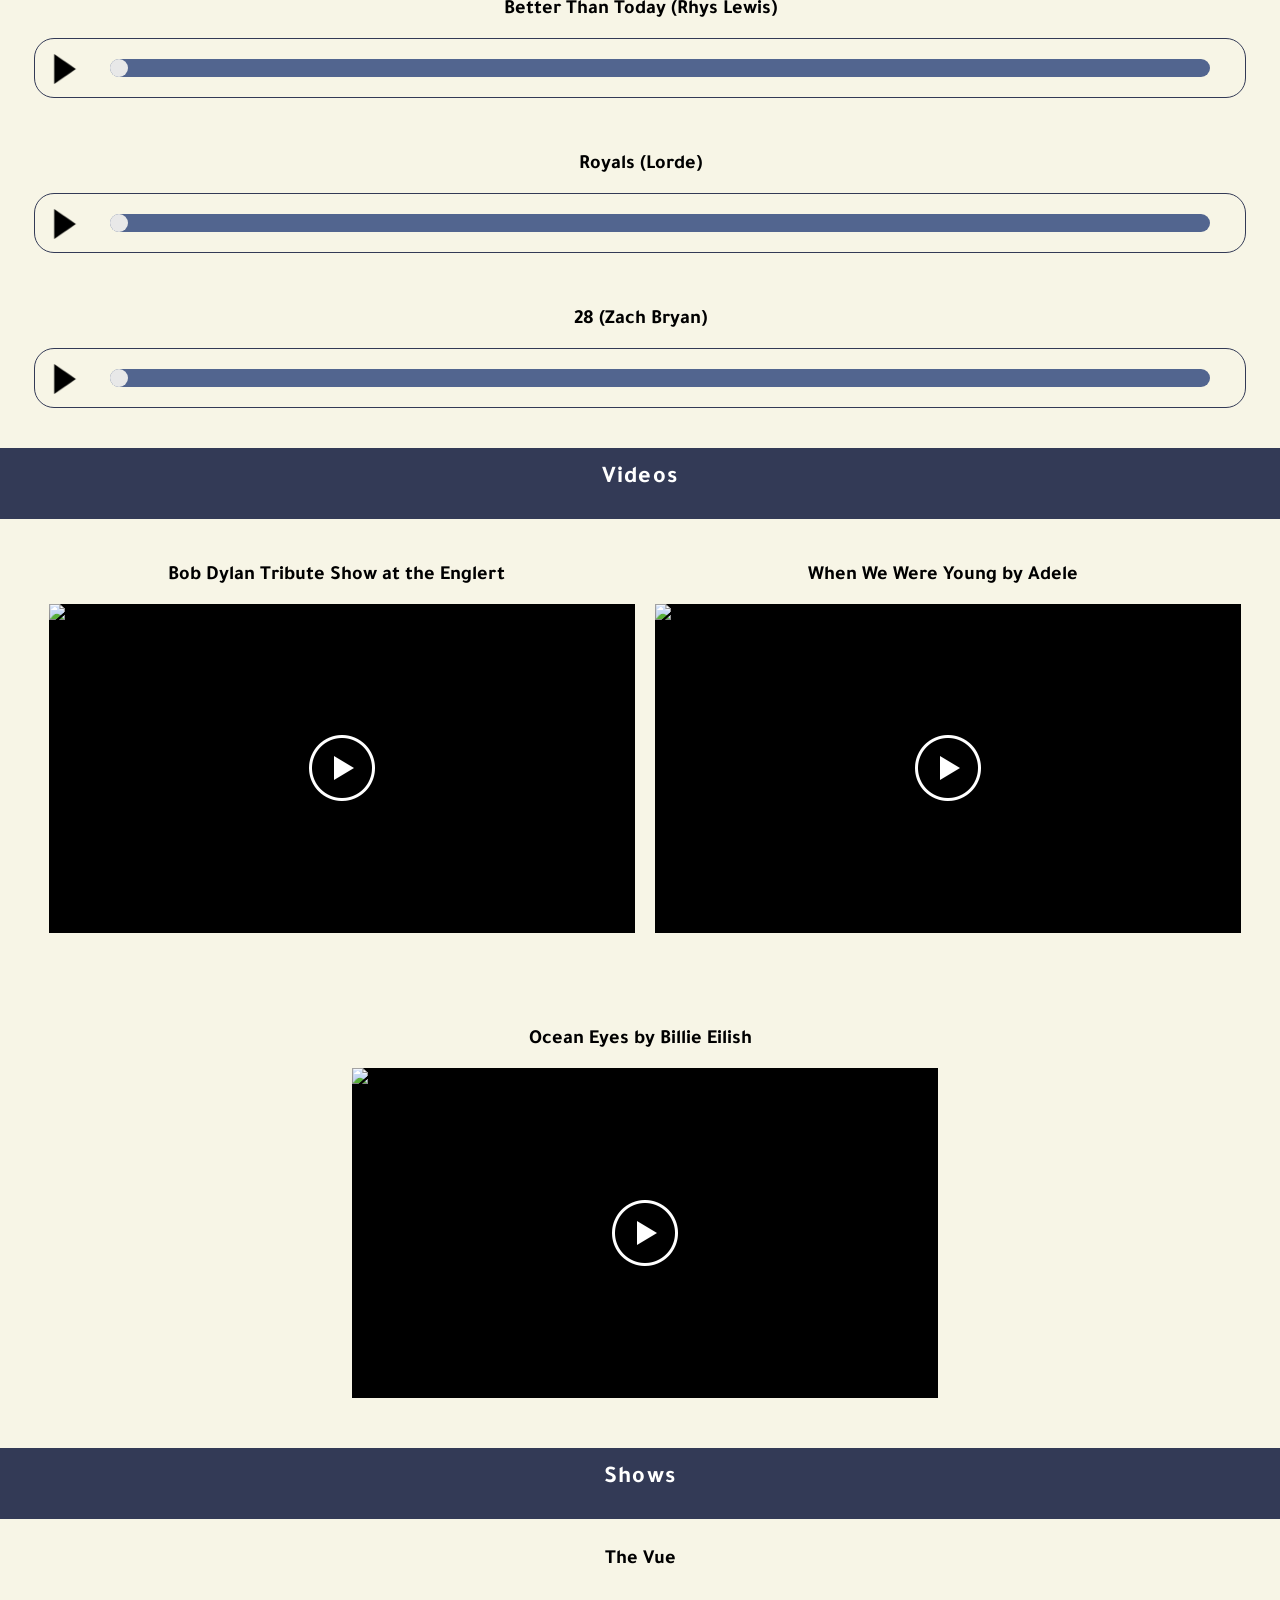
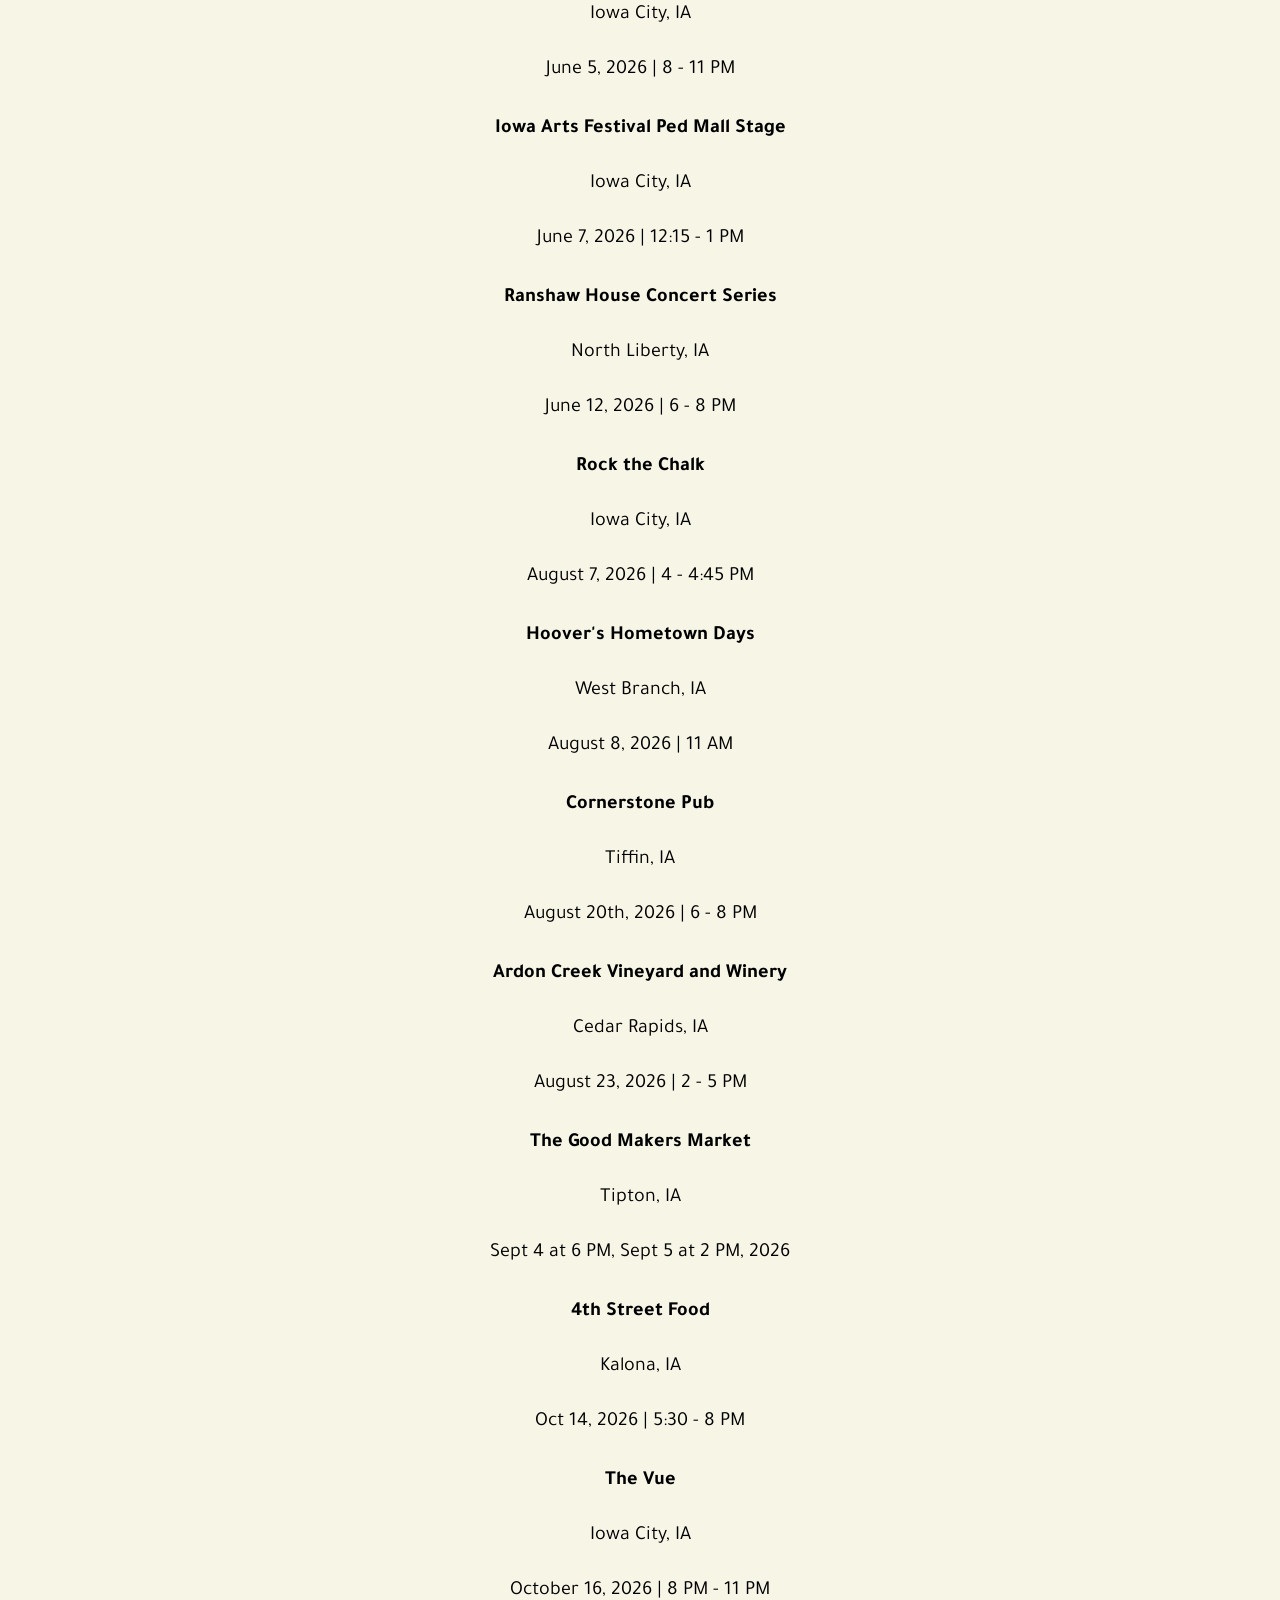
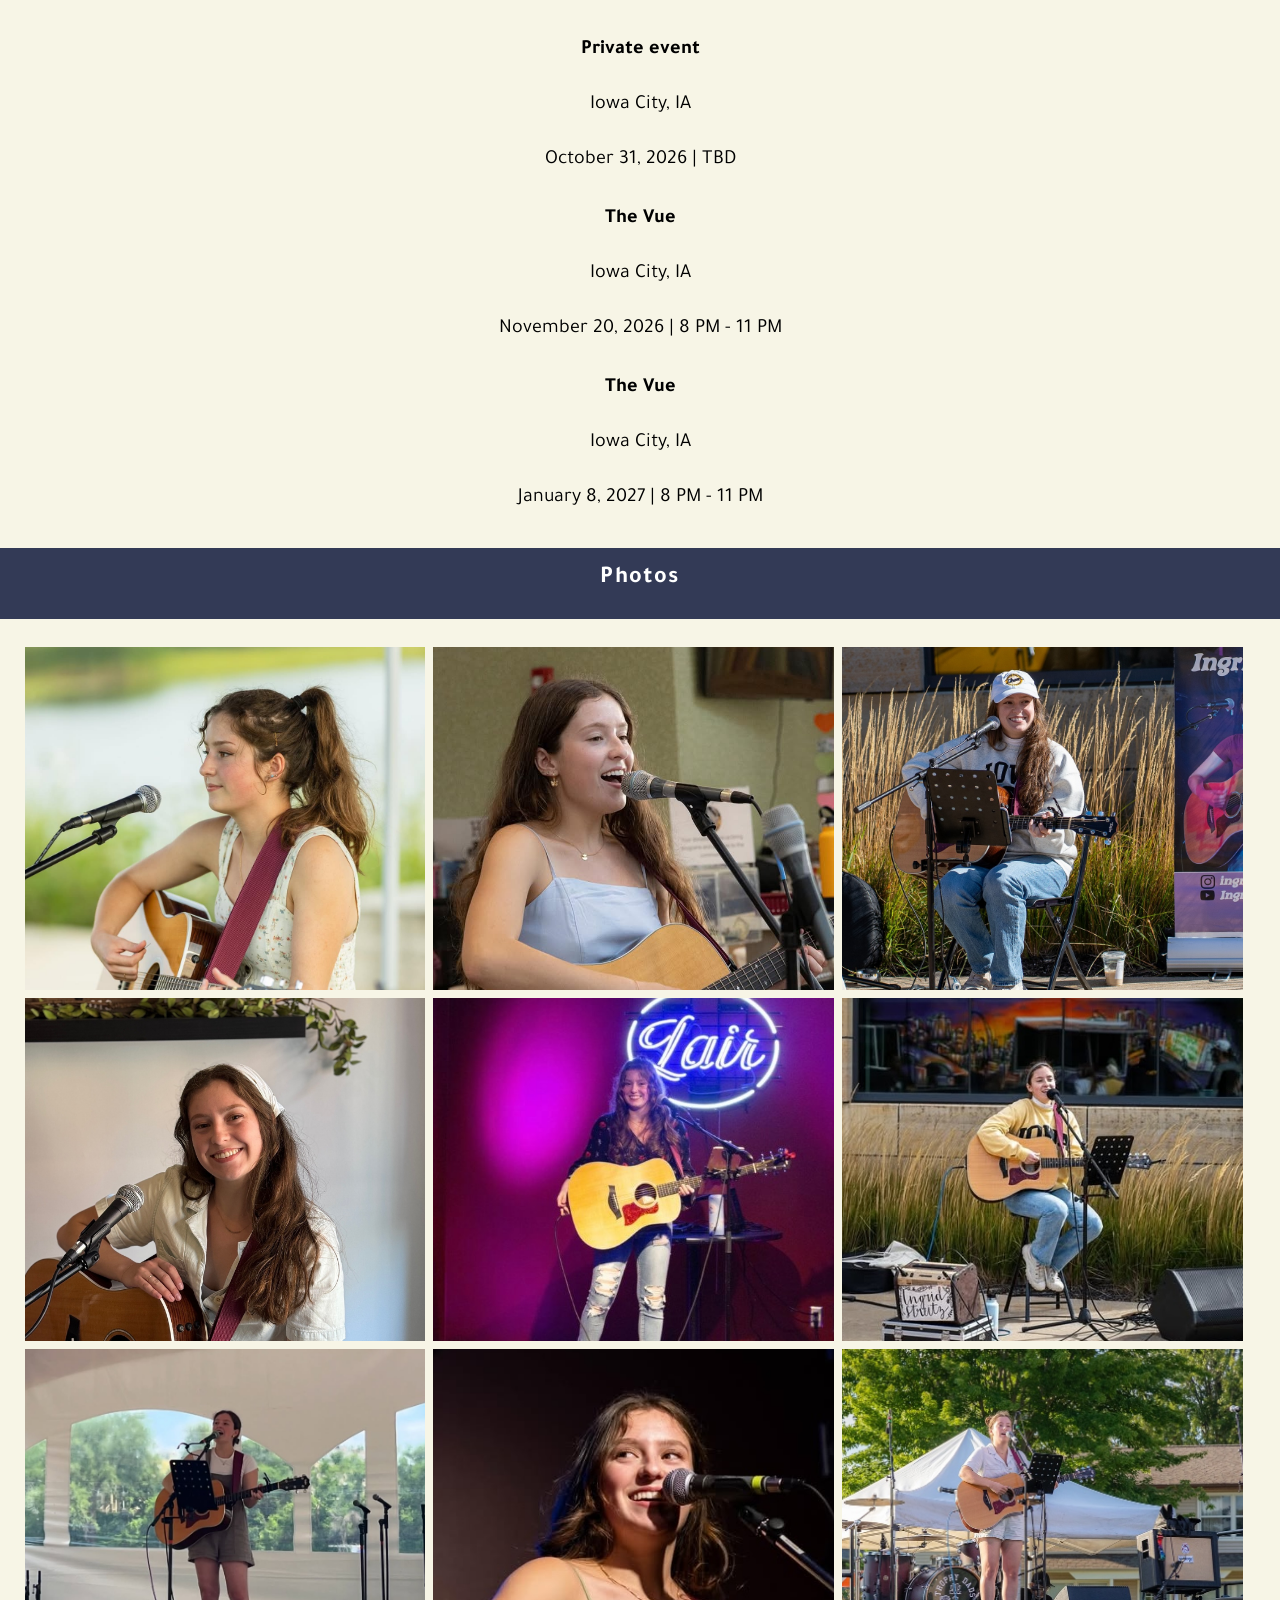
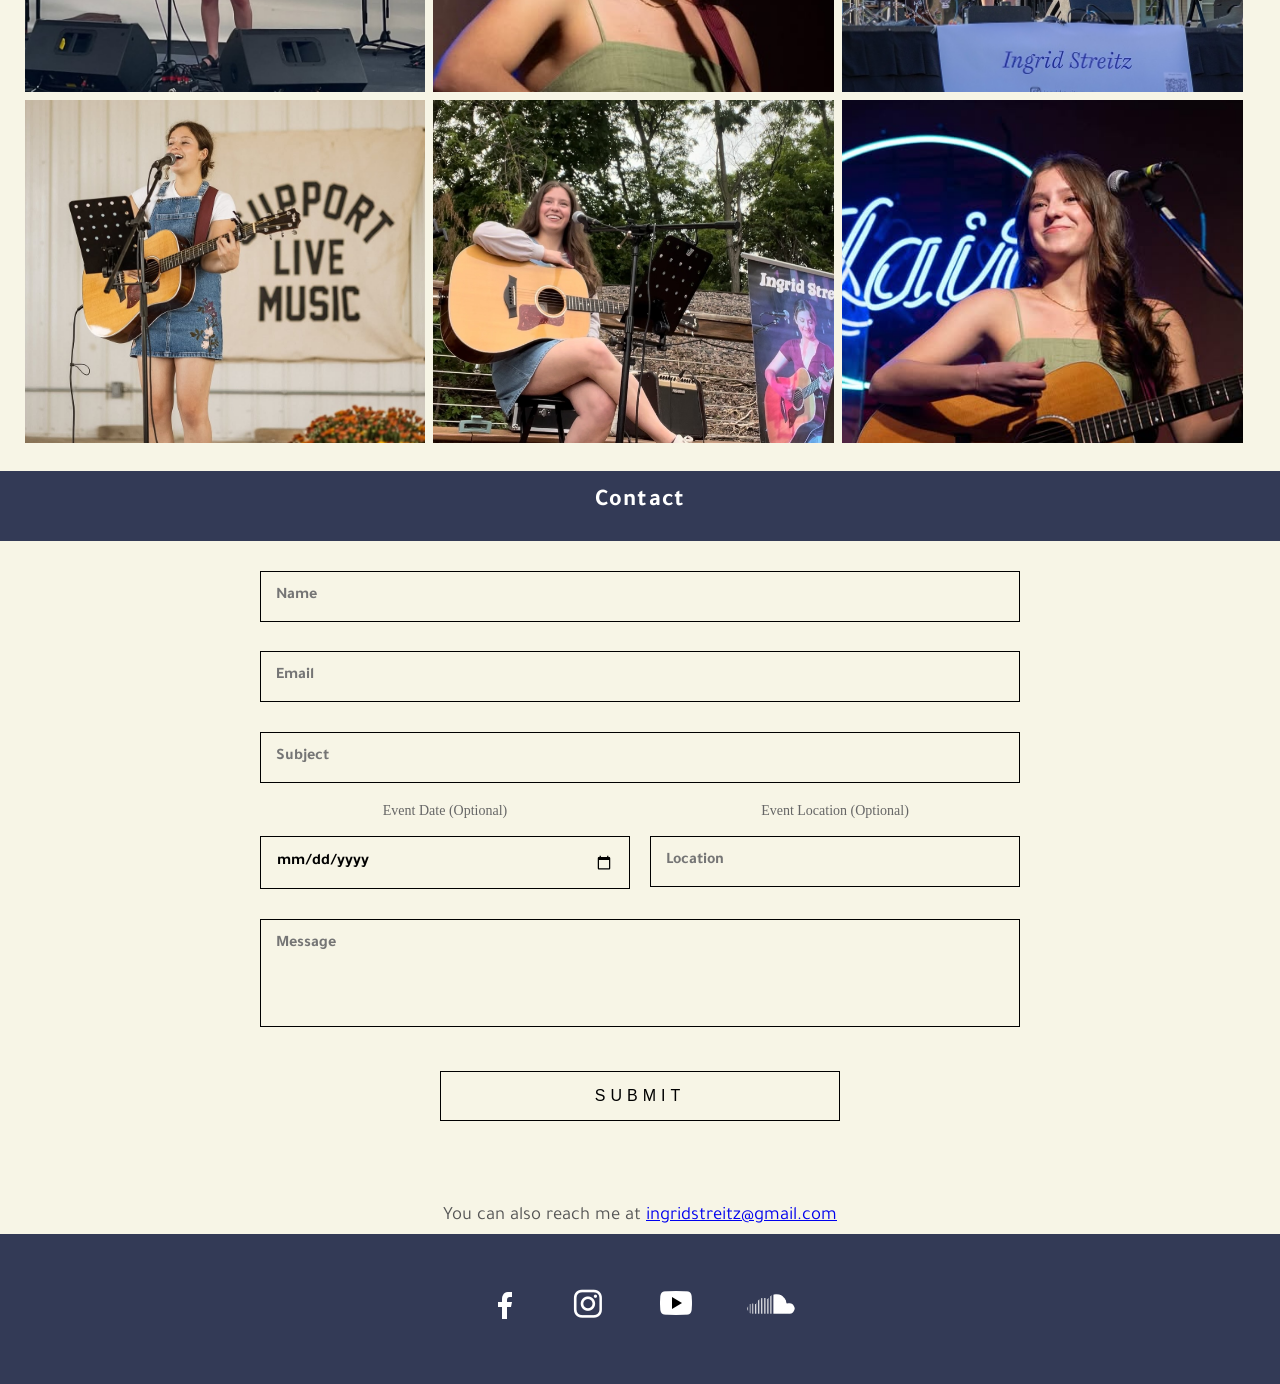
==== commit e280d525: "Update index.html" ====
--- a/index.html
+++ b/index.html
@@ -294,7 +294,7 @@
 							<div class="shows-text">
                         <div class="center"><h4>4th Street Food</h4></div>
                         <div class="center"><p>Kalona, IA</p></div>
-                        <div class="center"><p>Sept 16, 2026 | 5:30 - 8 PM  </p></div>
+                        <div class="center"><p>Oct 14, 2026 | 5:30 - 8 PM  </p></div>
 		</div>
 
 							<div class="shows-text">
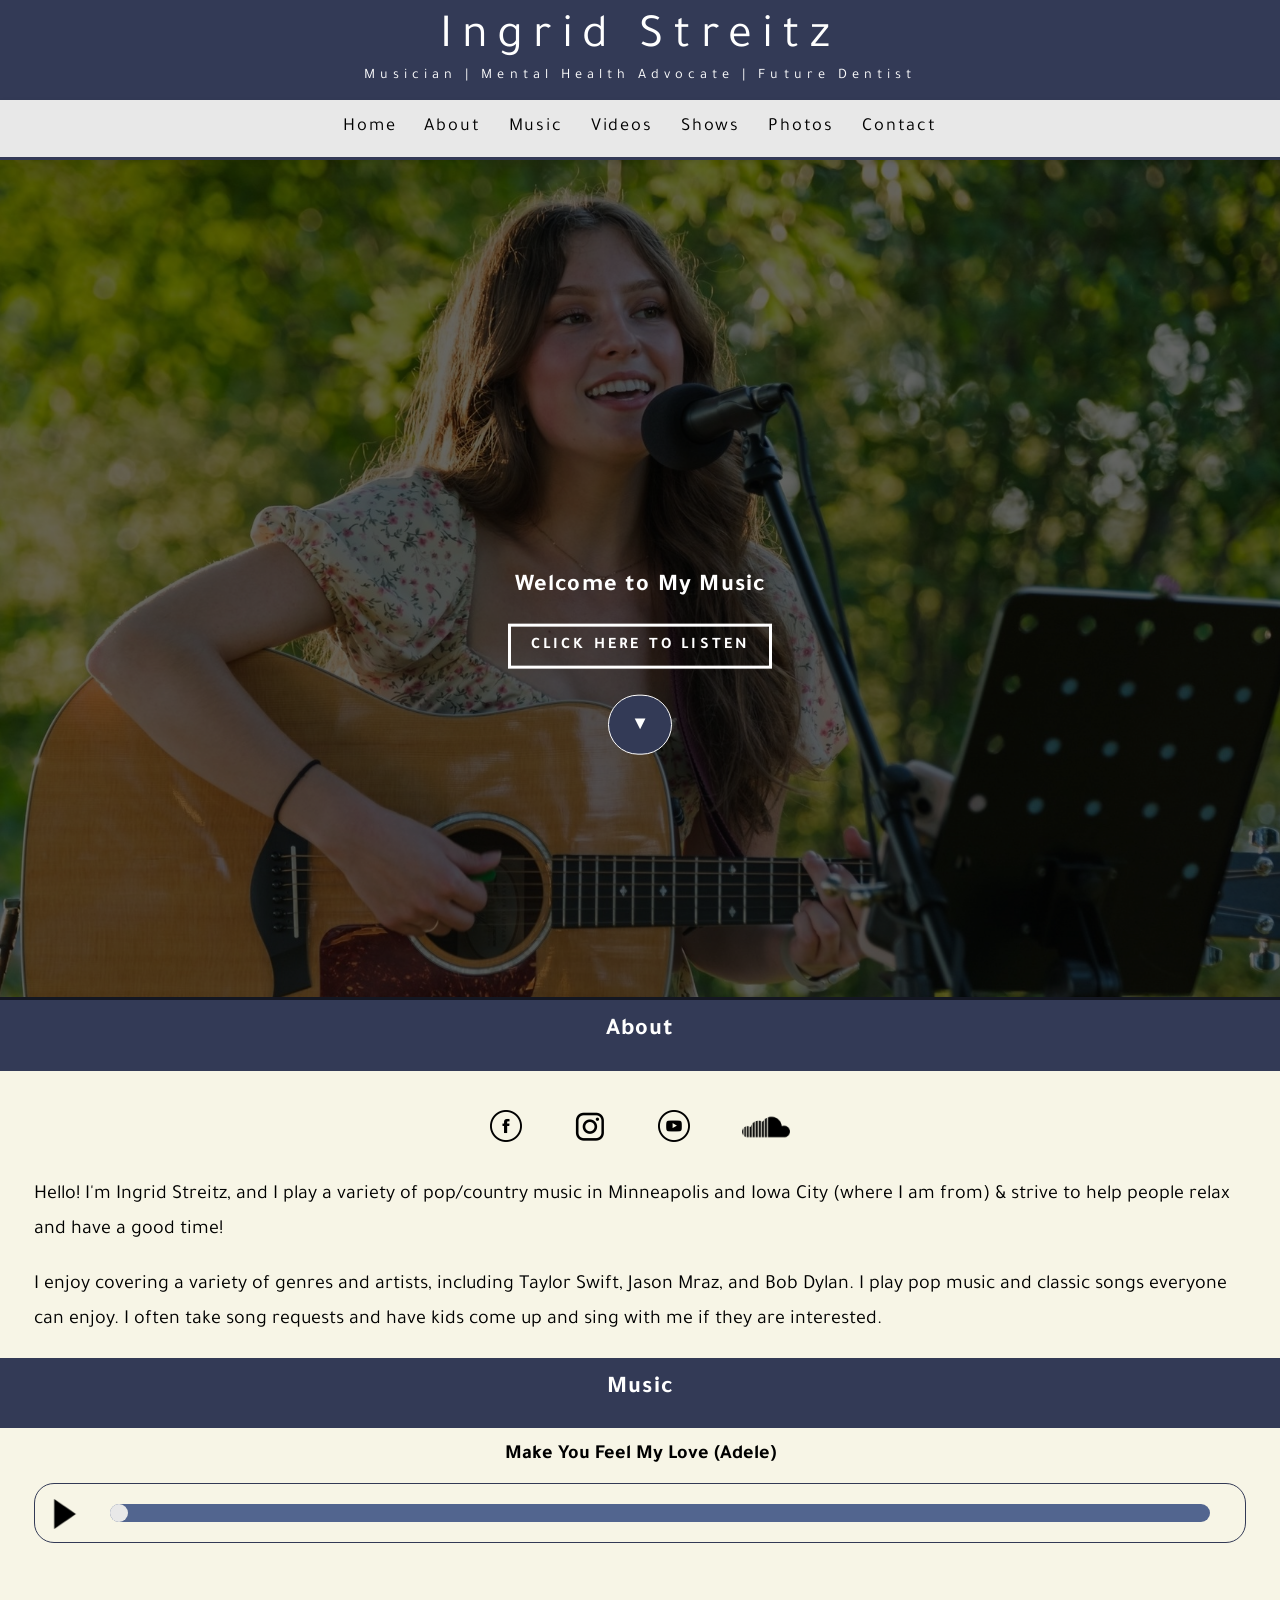
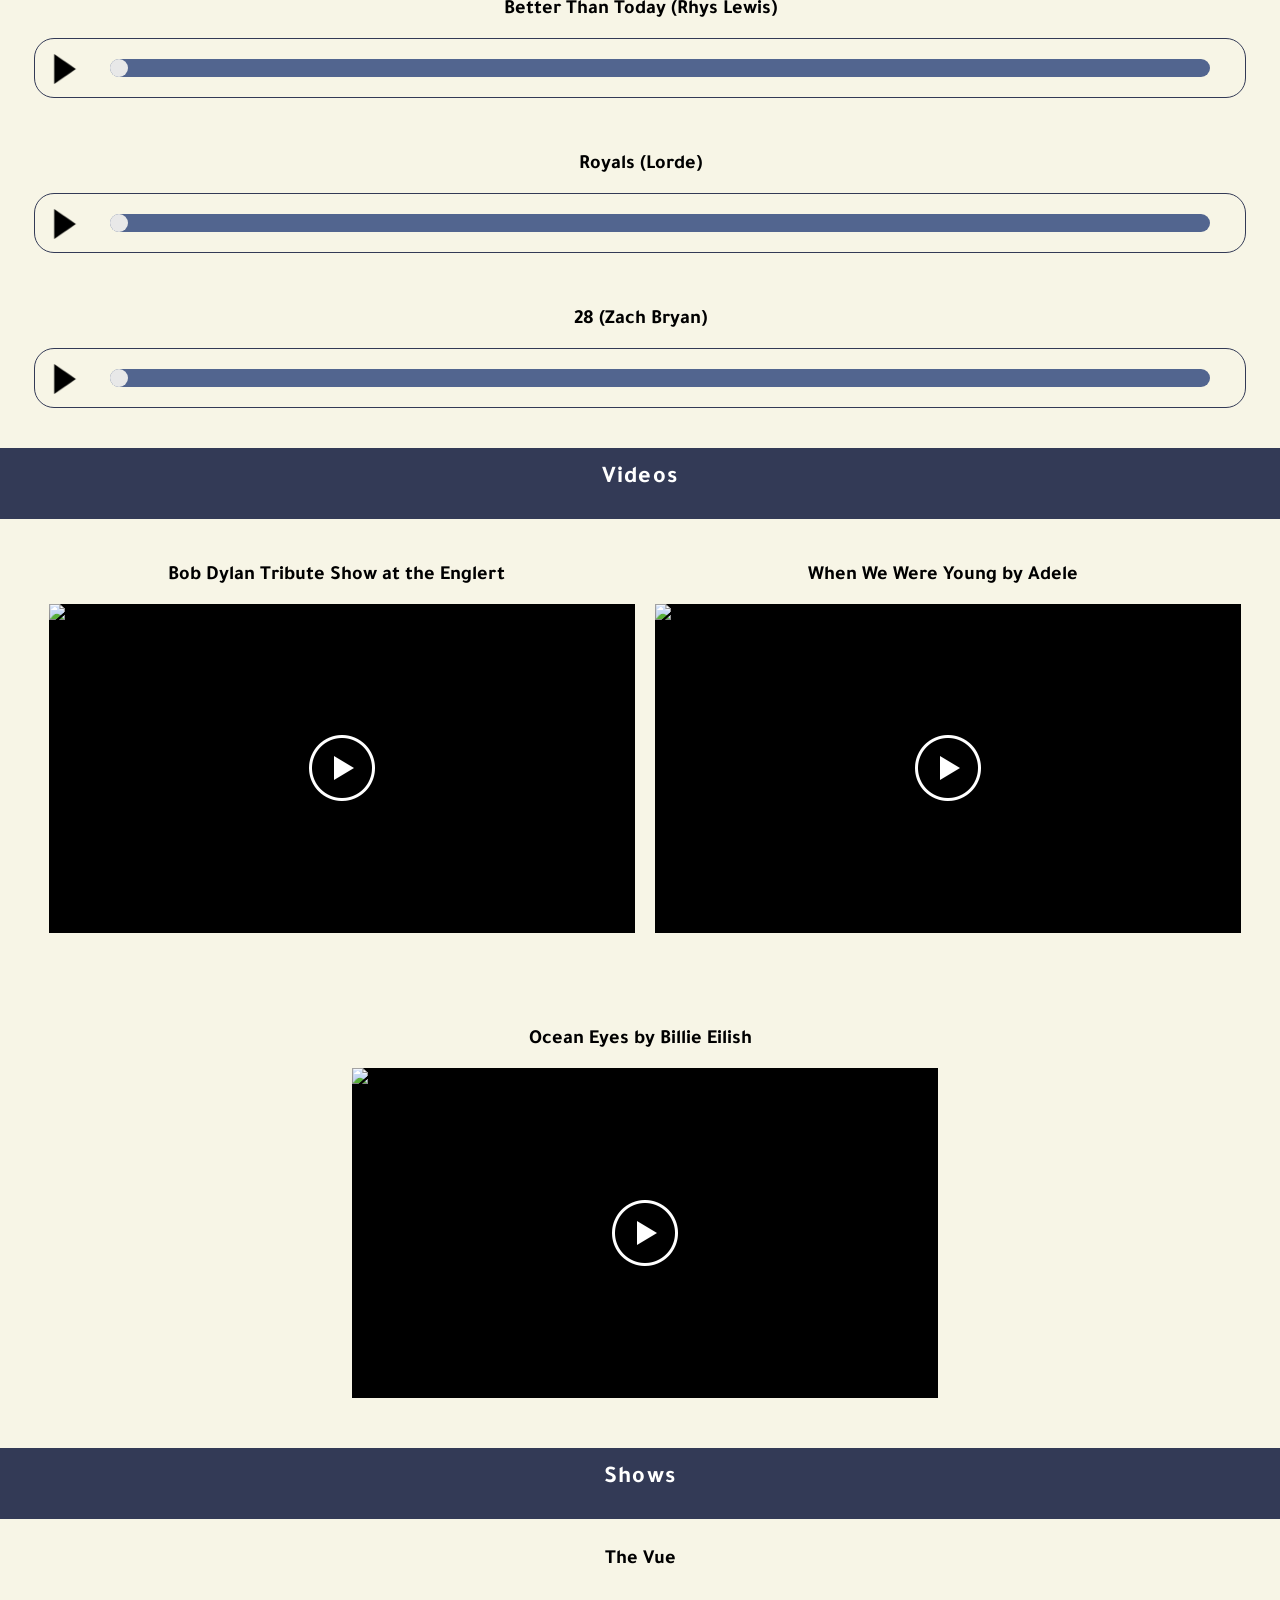
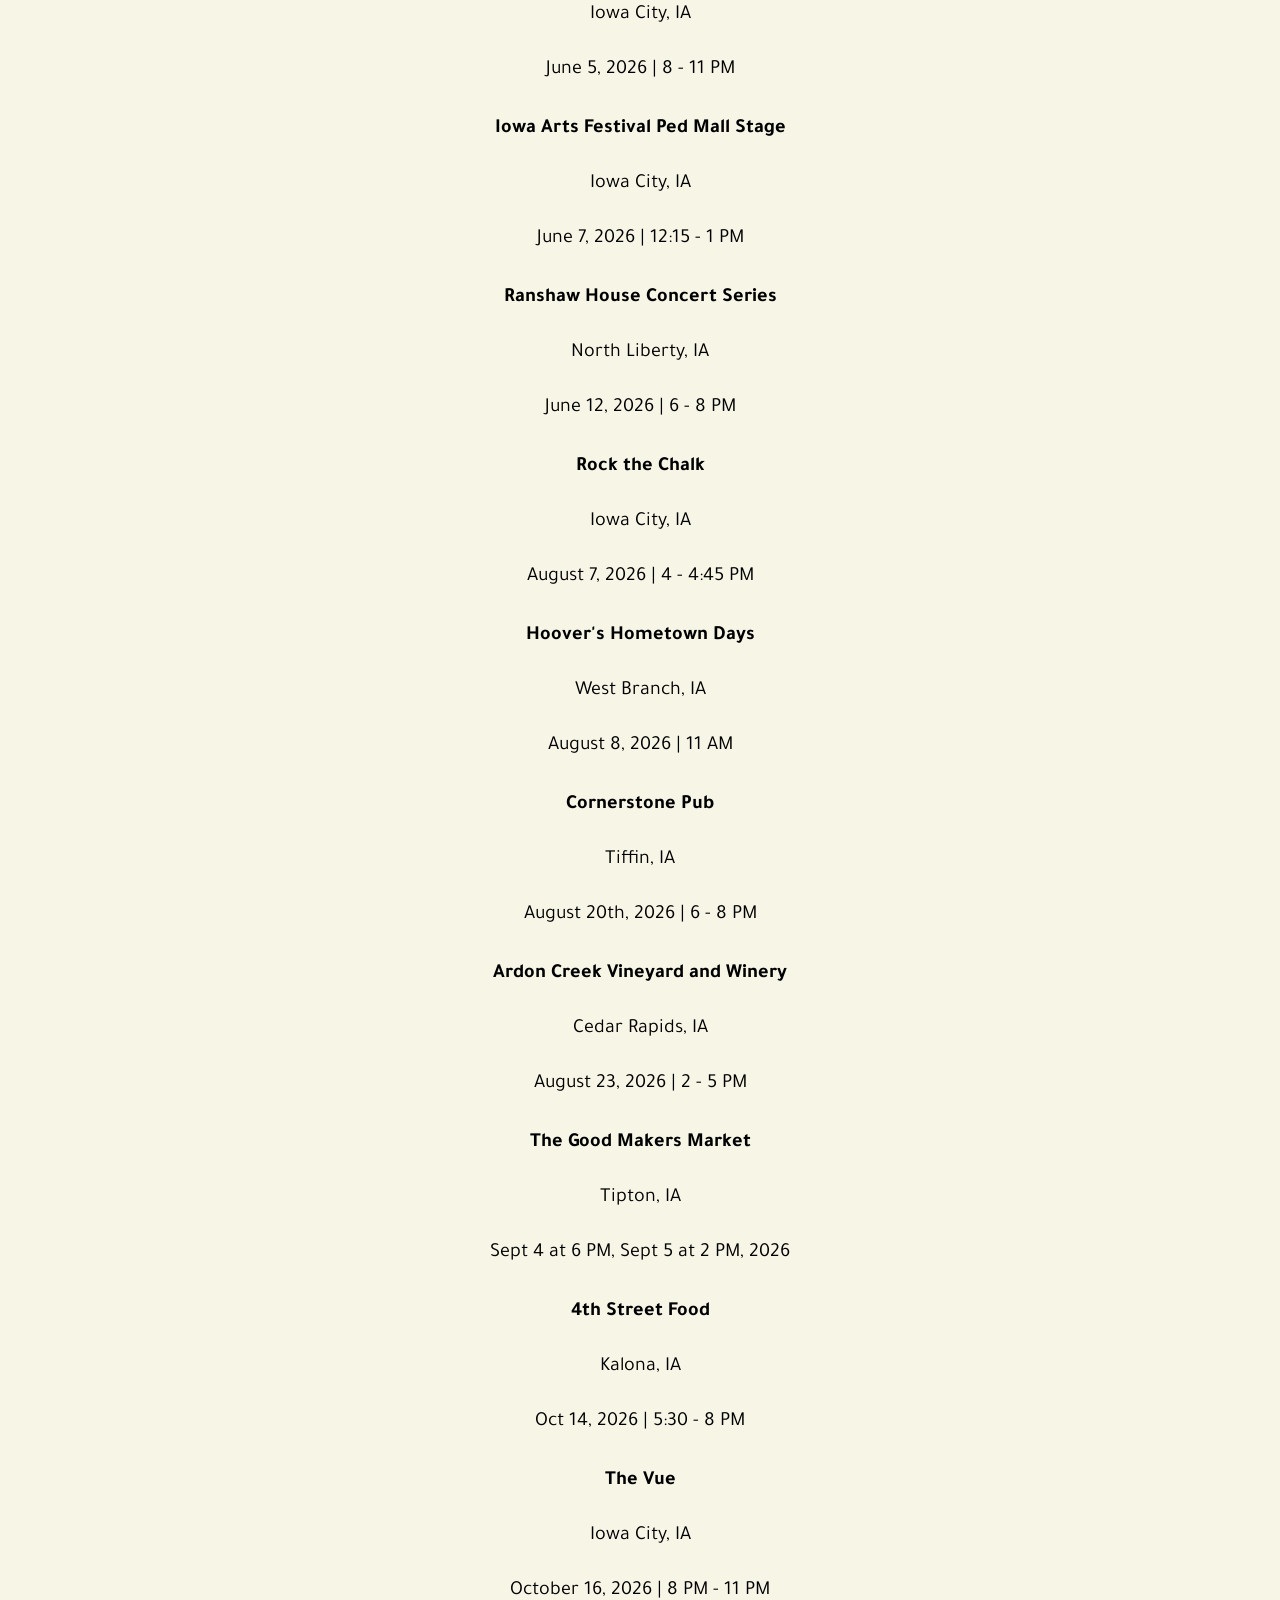
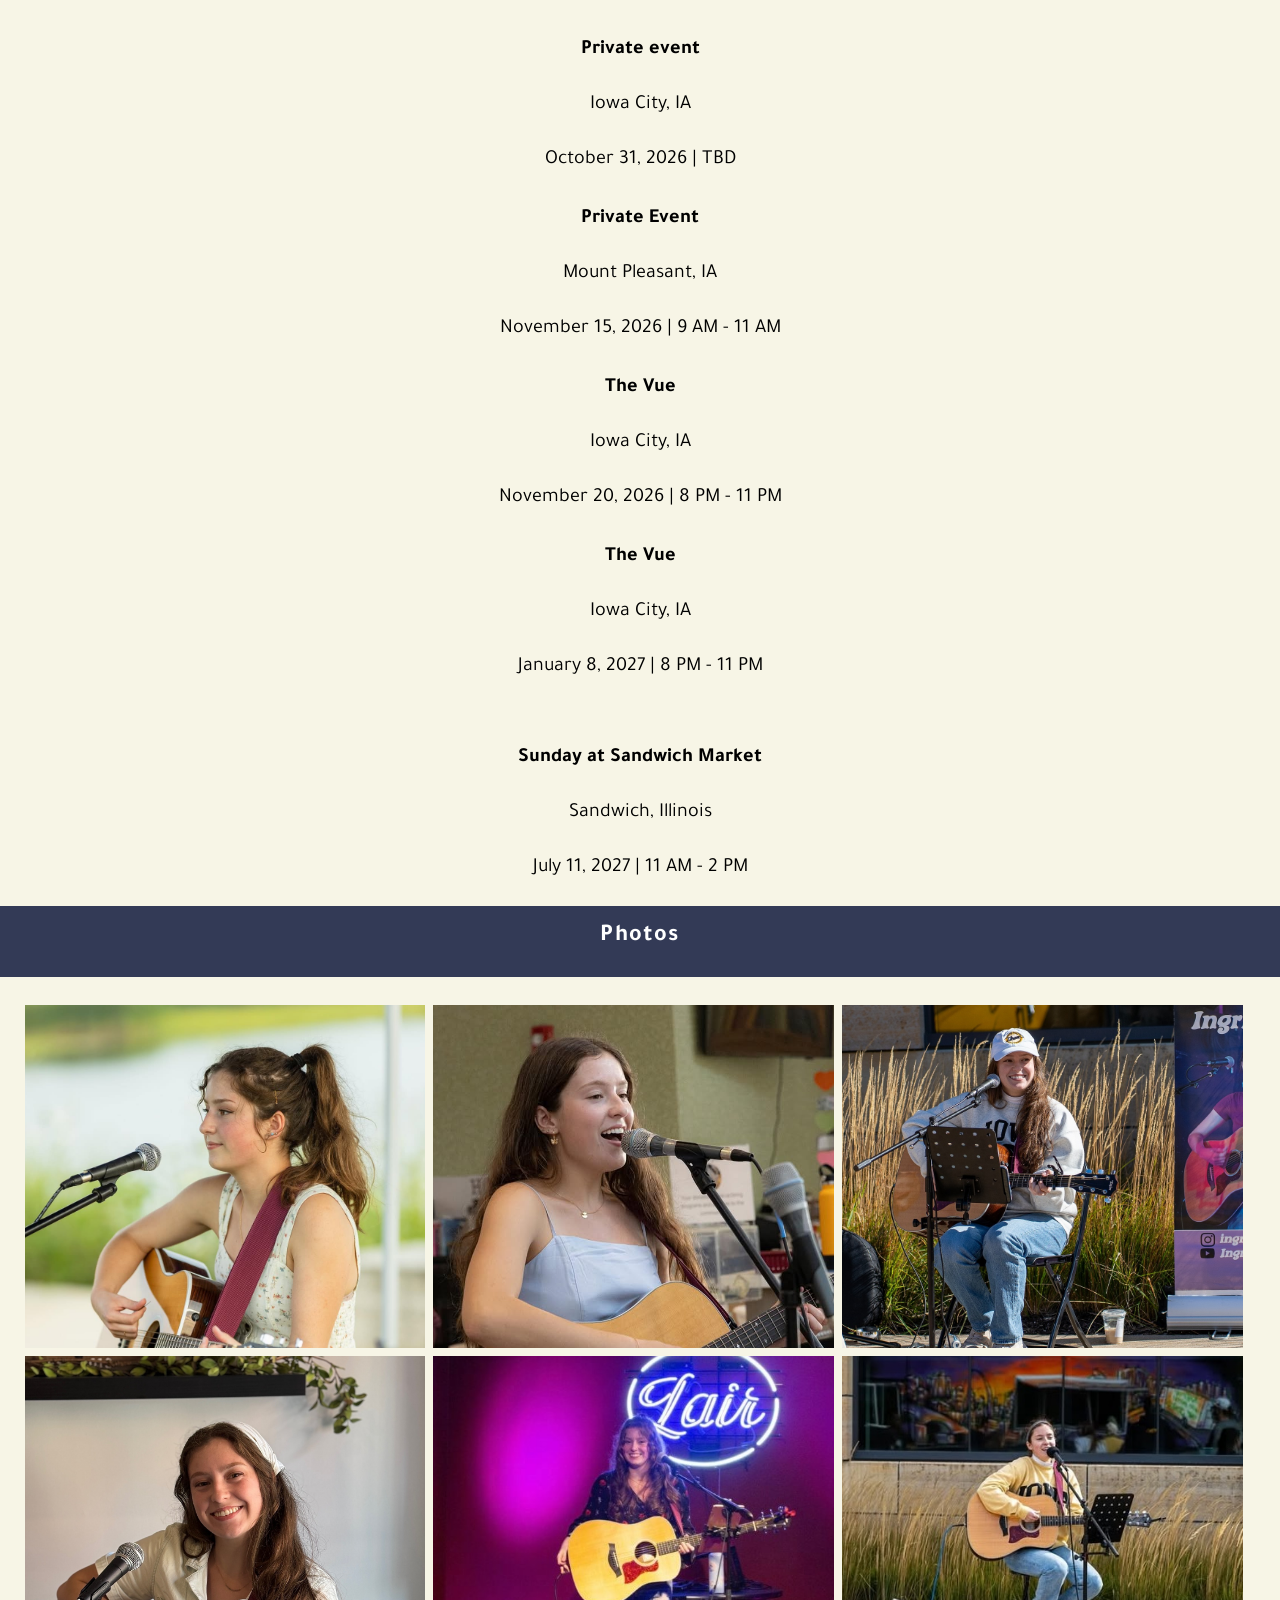
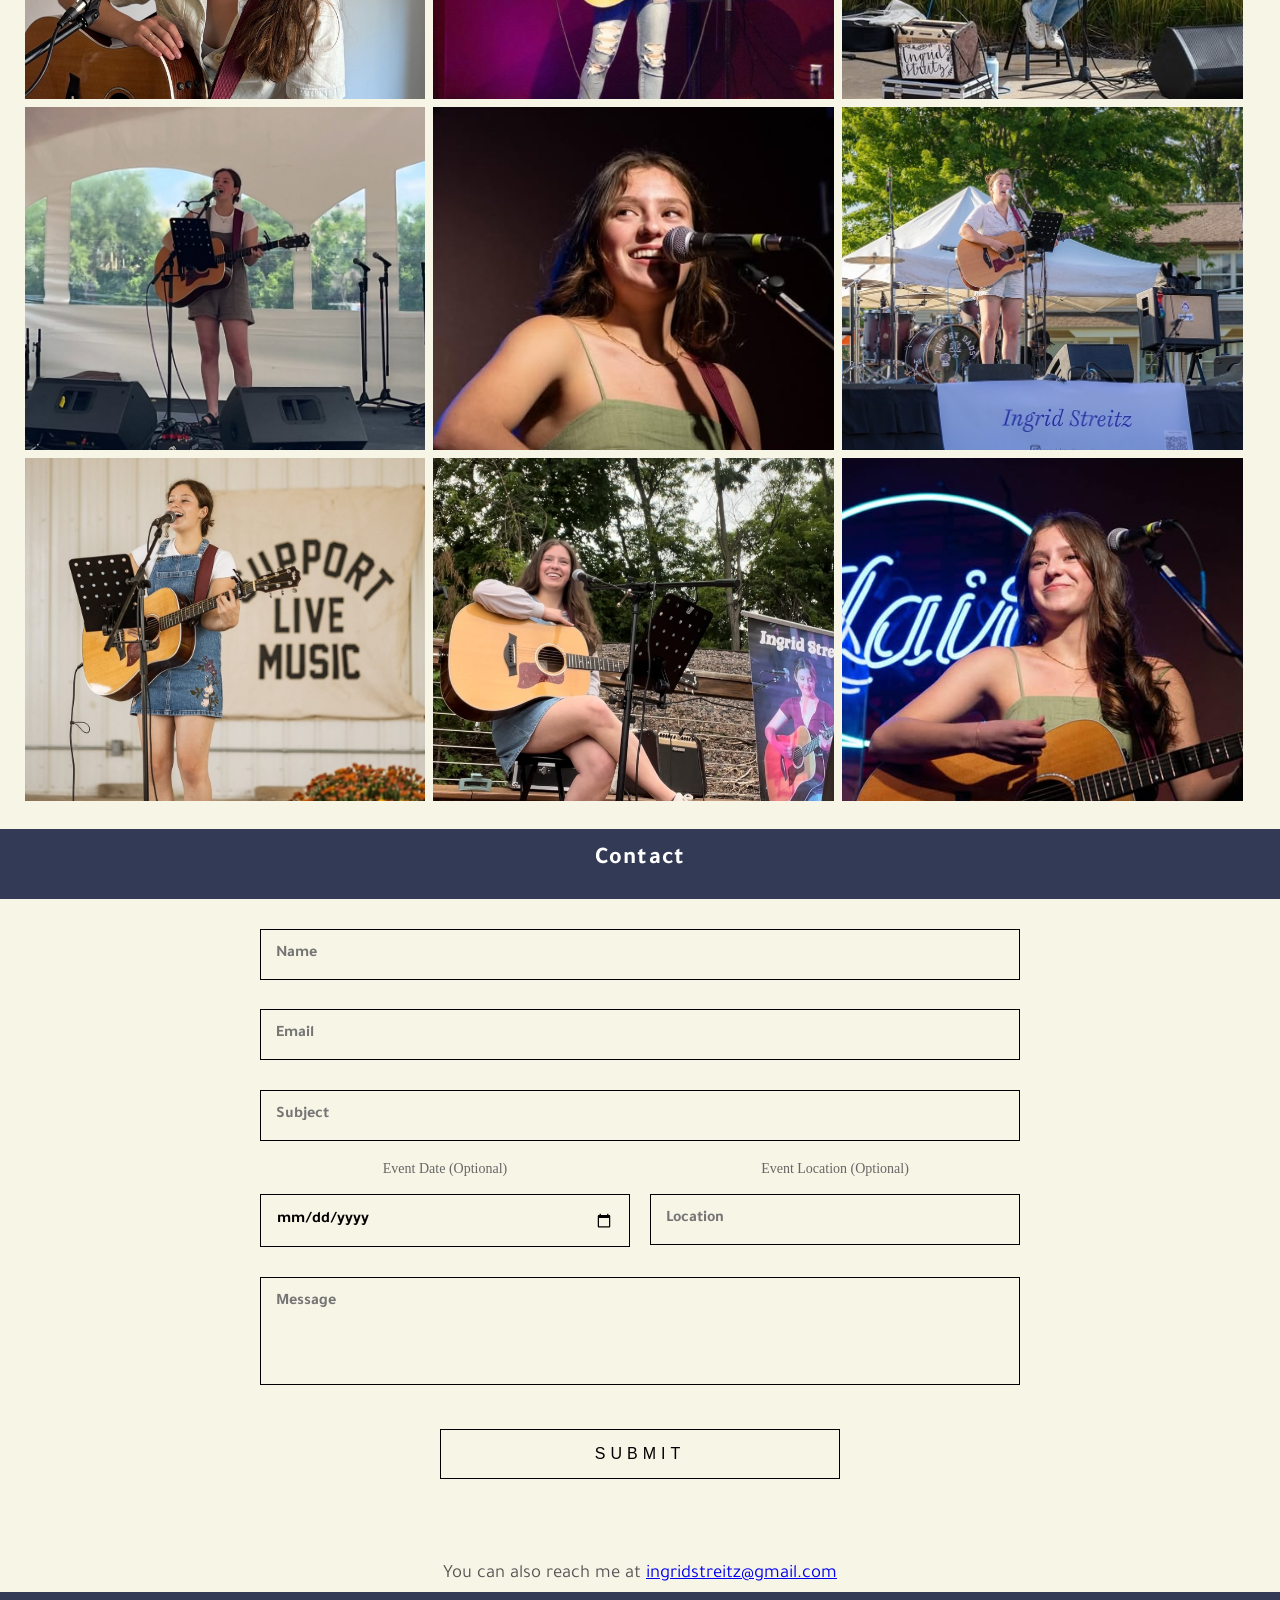
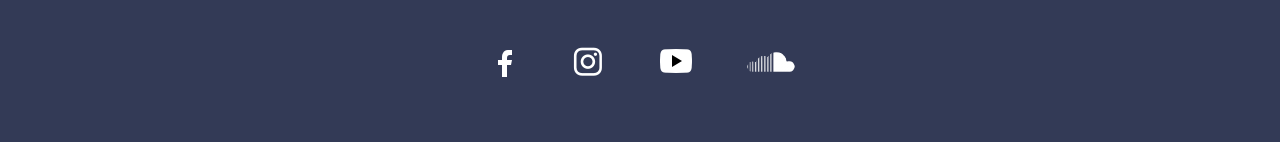
==== commit d17f80b8: "Update index.html" ====
--- a/index.html
+++ b/index.html
@@ -307,7 +307,13 @@
                         <div class="center"><h4>Private event</h4></div>
                         <div class="center"><p>Iowa City, IA</p></div>
                         <div class="center"><p>October 31, 2026 | TBD </p></div>
-								
+
+									</div>
+
+							<div class="shows-text">
+                        <div class="center"><h4>Private Event</h4></div>
+                        <div class="center"><p>Mount Pleasant, IA</p></div>
+                        <div class="center"><p>November 15, 2026 | 9 AM - 11 AM </p></div>
 		</div>
 
 							<div class="shows-text">
@@ -324,6 +330,13 @@
                         <div class="center"><p>January 8, 2027 | 8 PM - 11 PM </p></div>
 	
 		</div>
+
+				</div>
+
+							<div class="shows-text">
+                        <div class="center"><h4>Sunday at Sandwich Market</h4></div>
+                        <div class="center"><p>Sandwich, Illinois</p></div>
+                        <div class="center"><p>July 11, 2027 | 11 AM - 2 PM </p></div>
             </div>
 
 
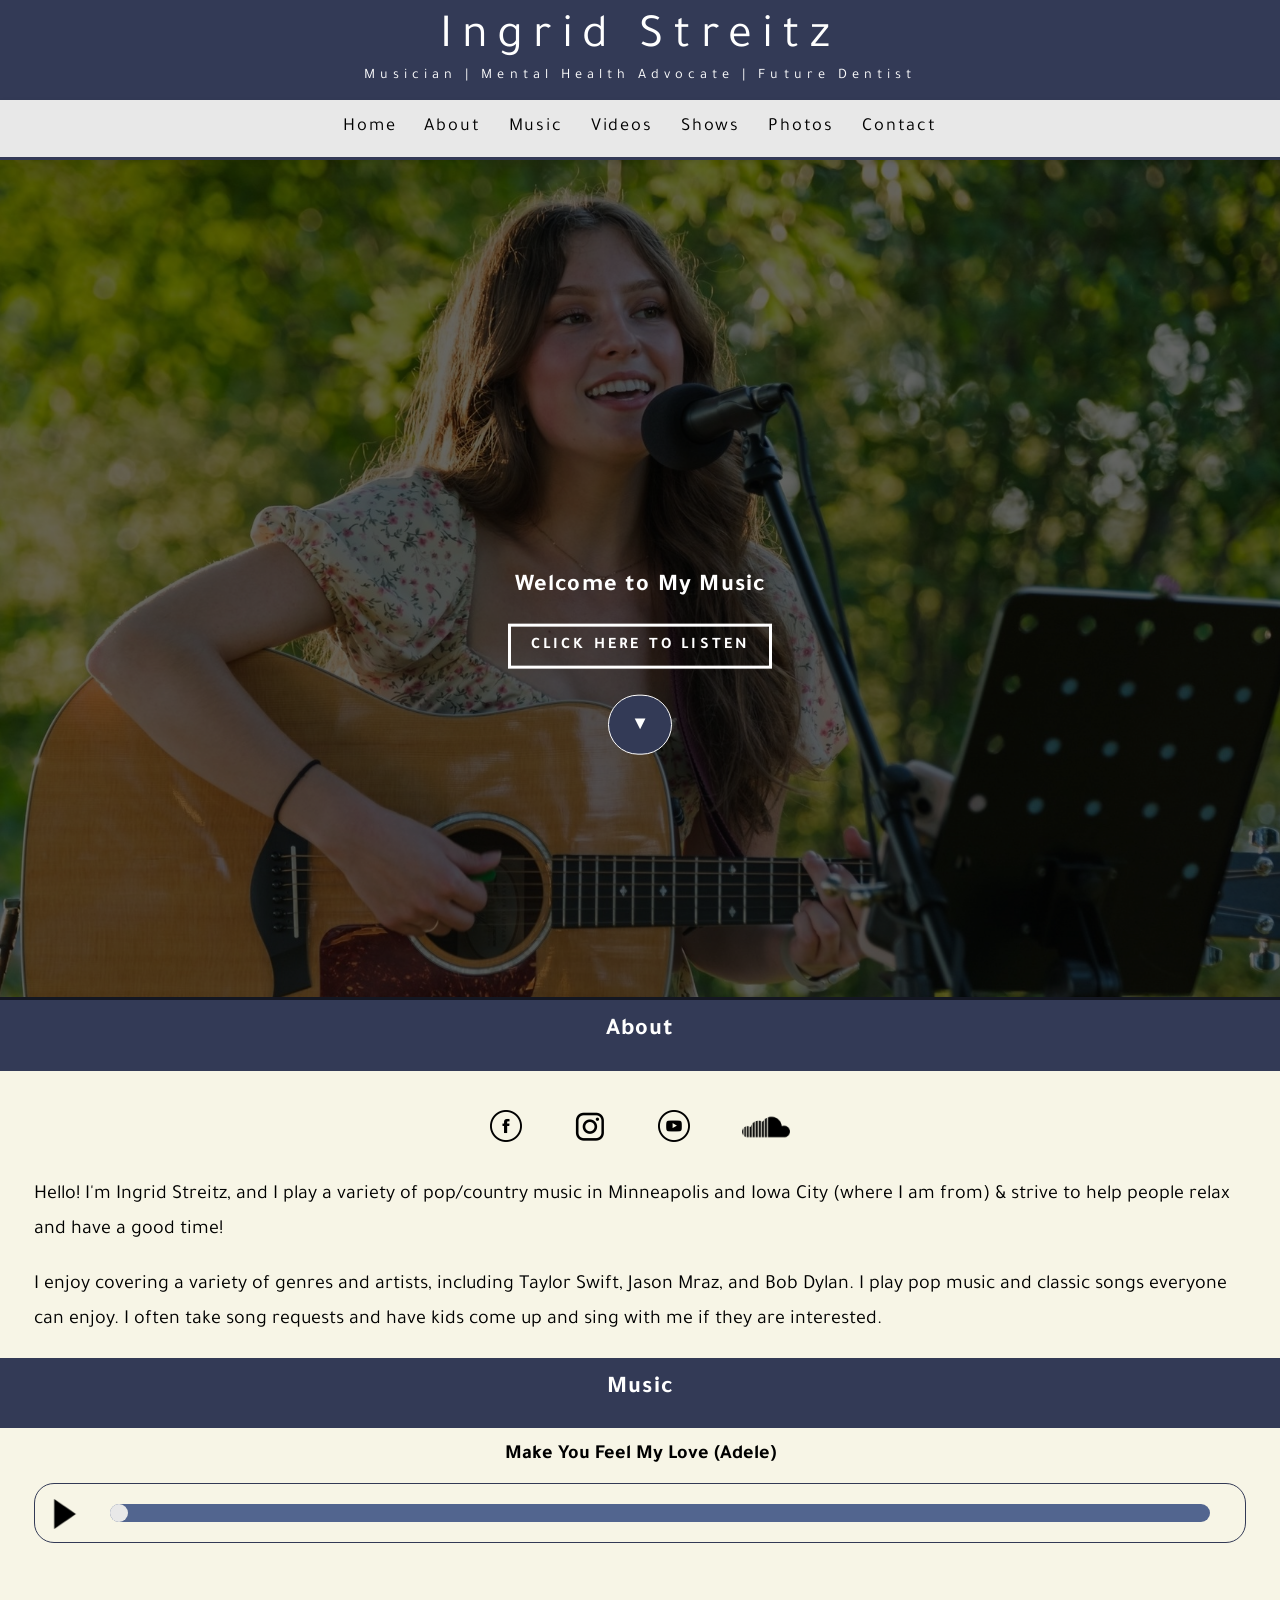
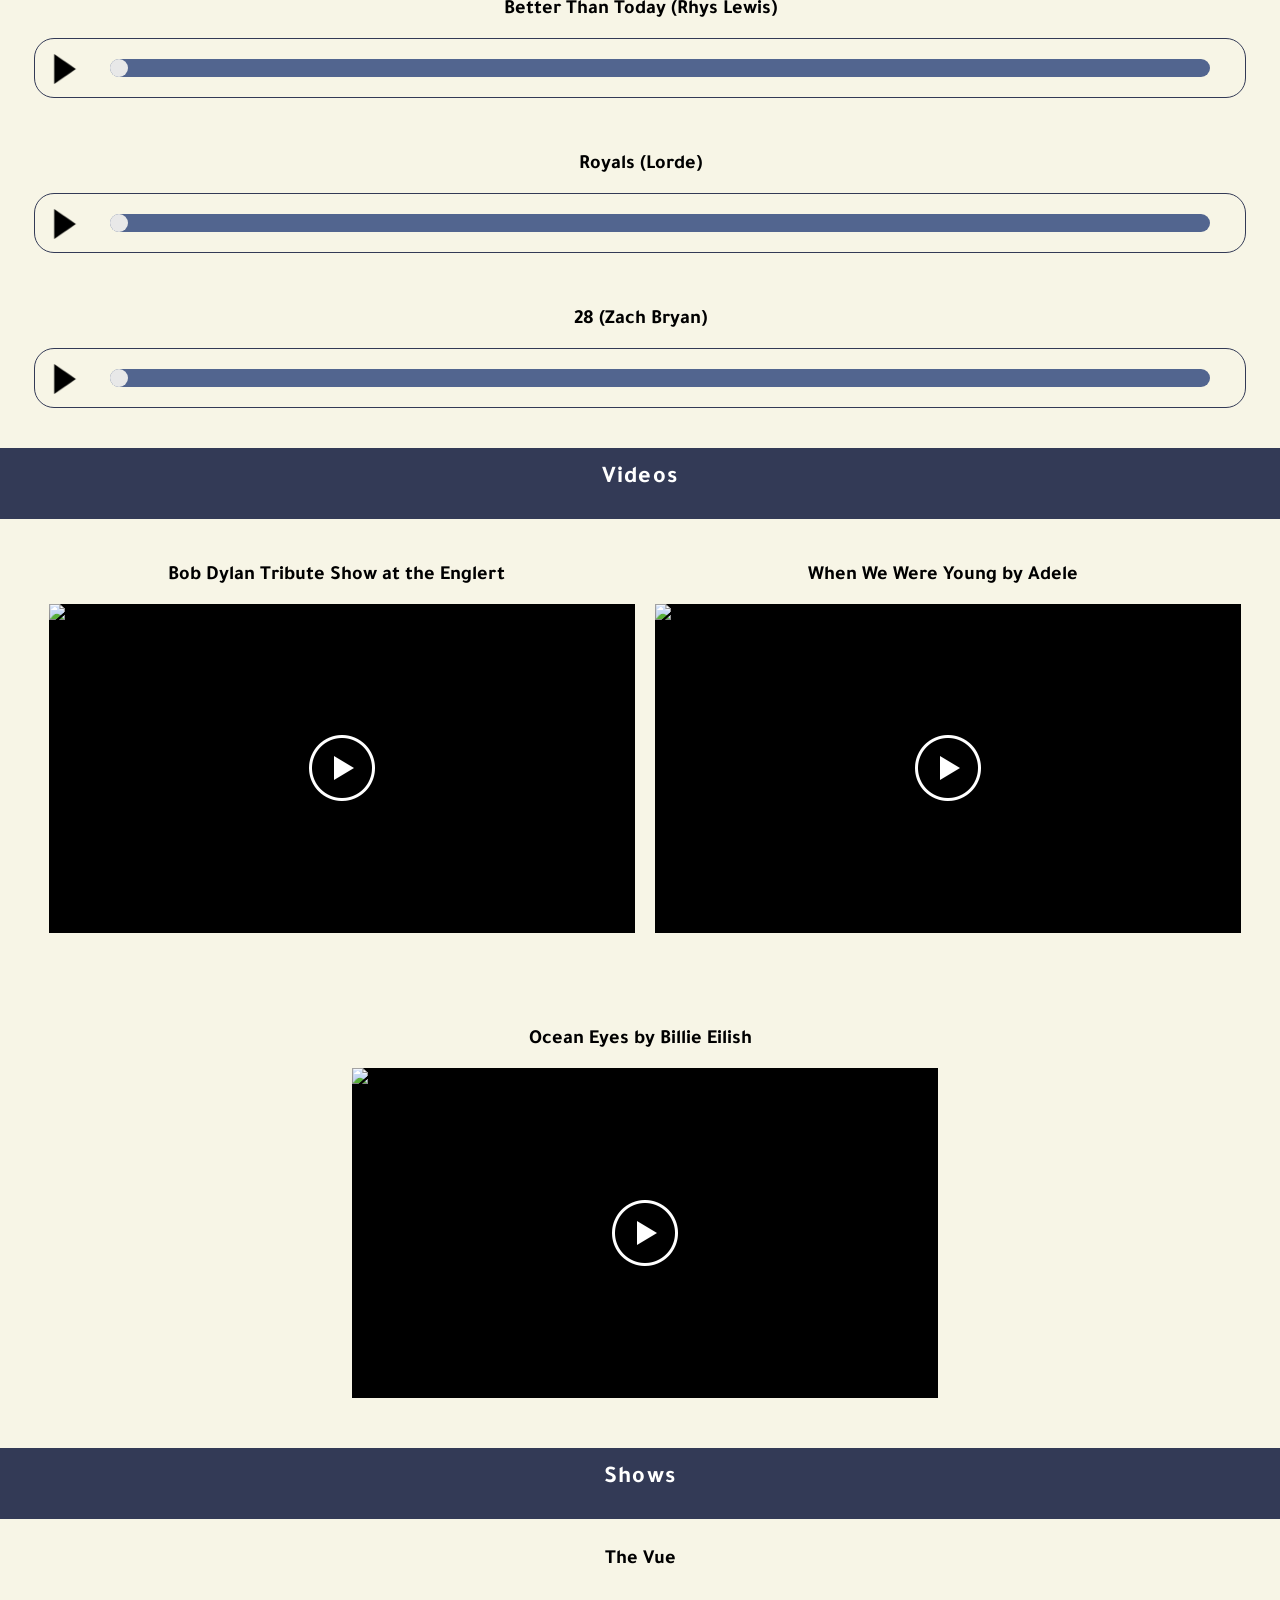
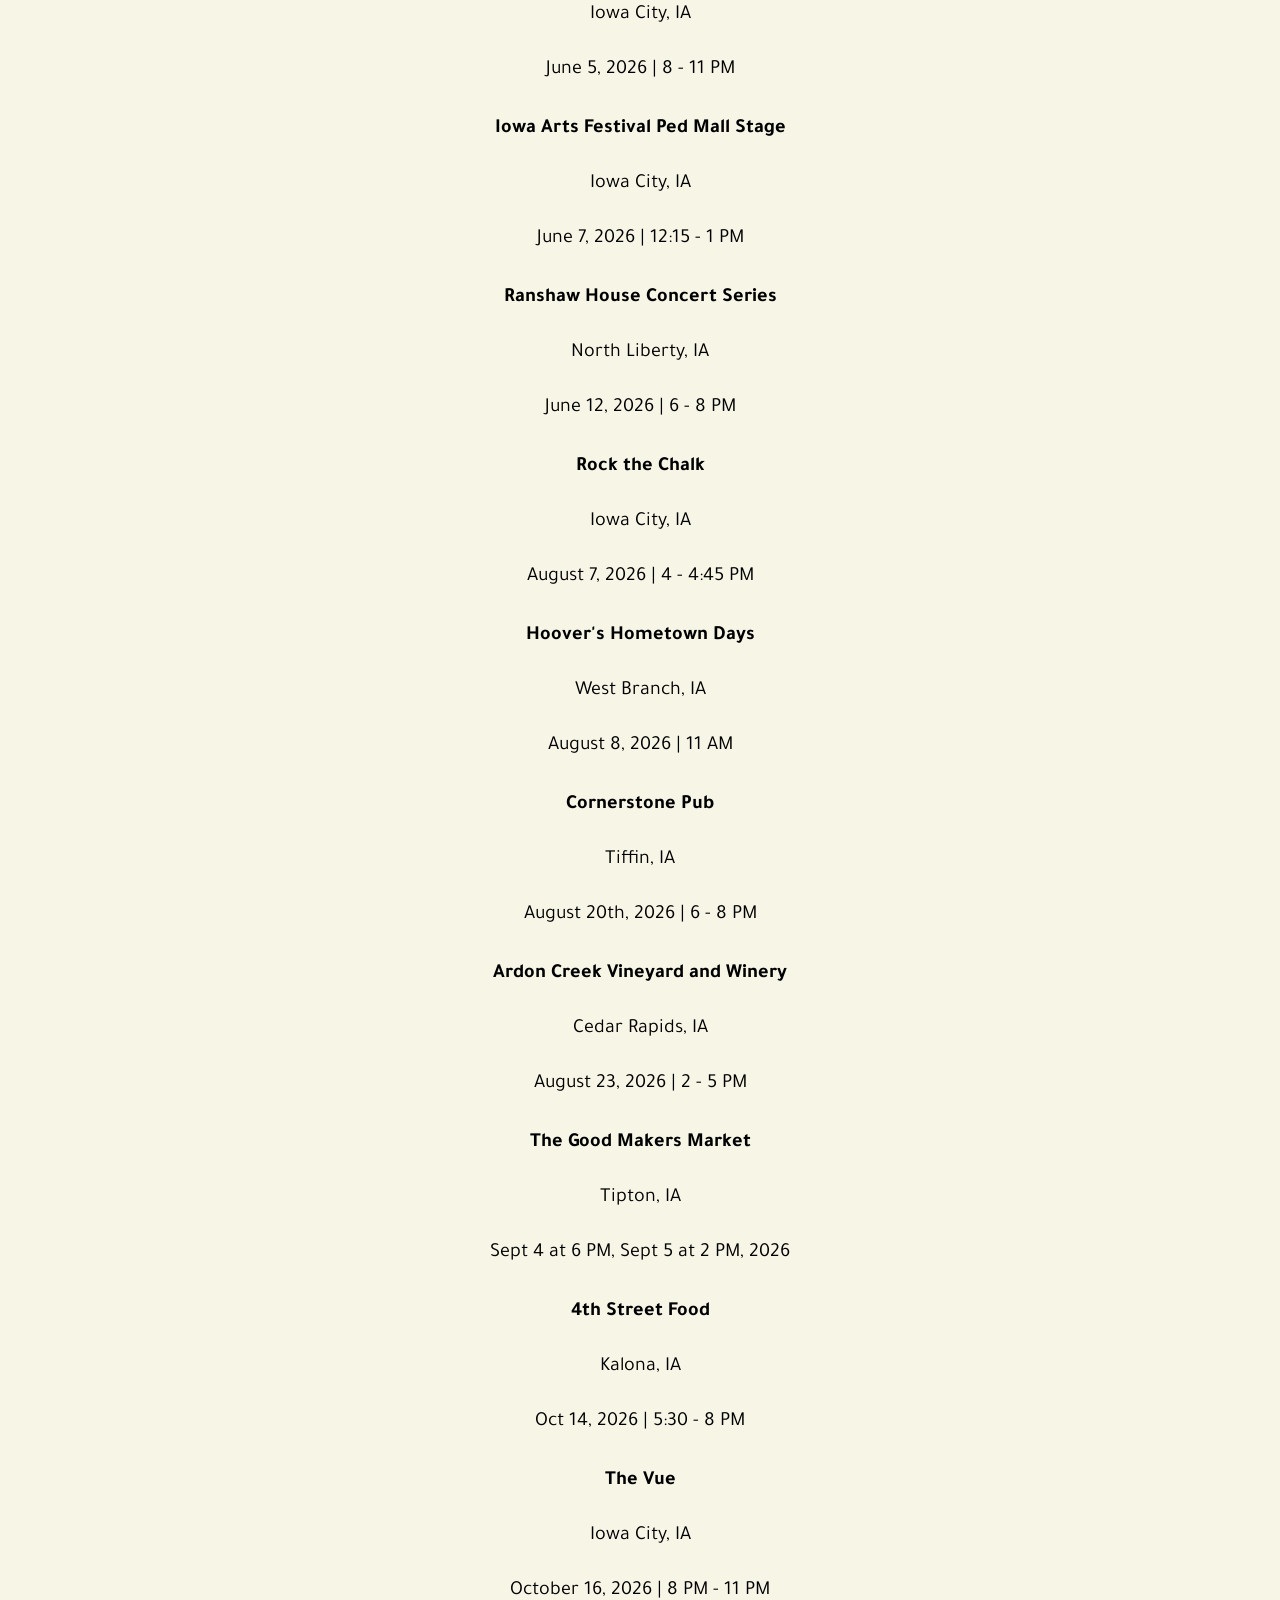
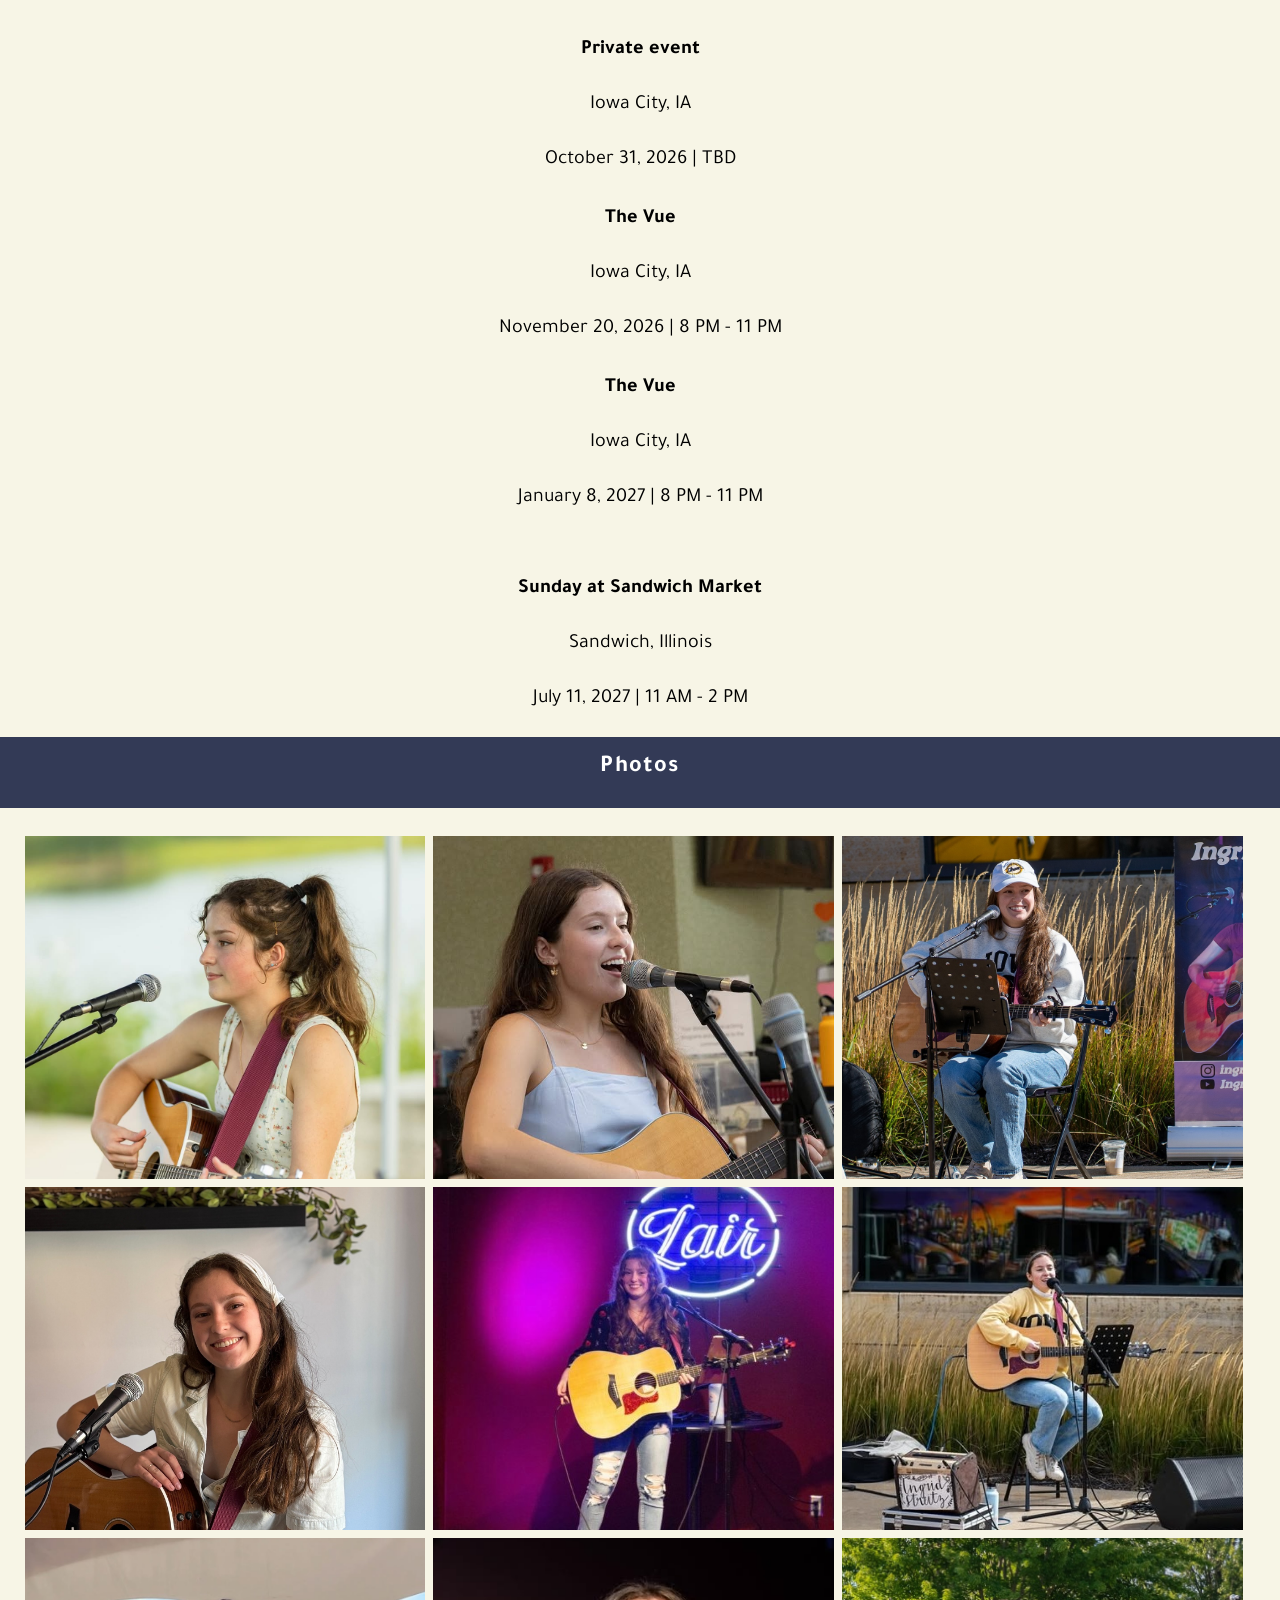
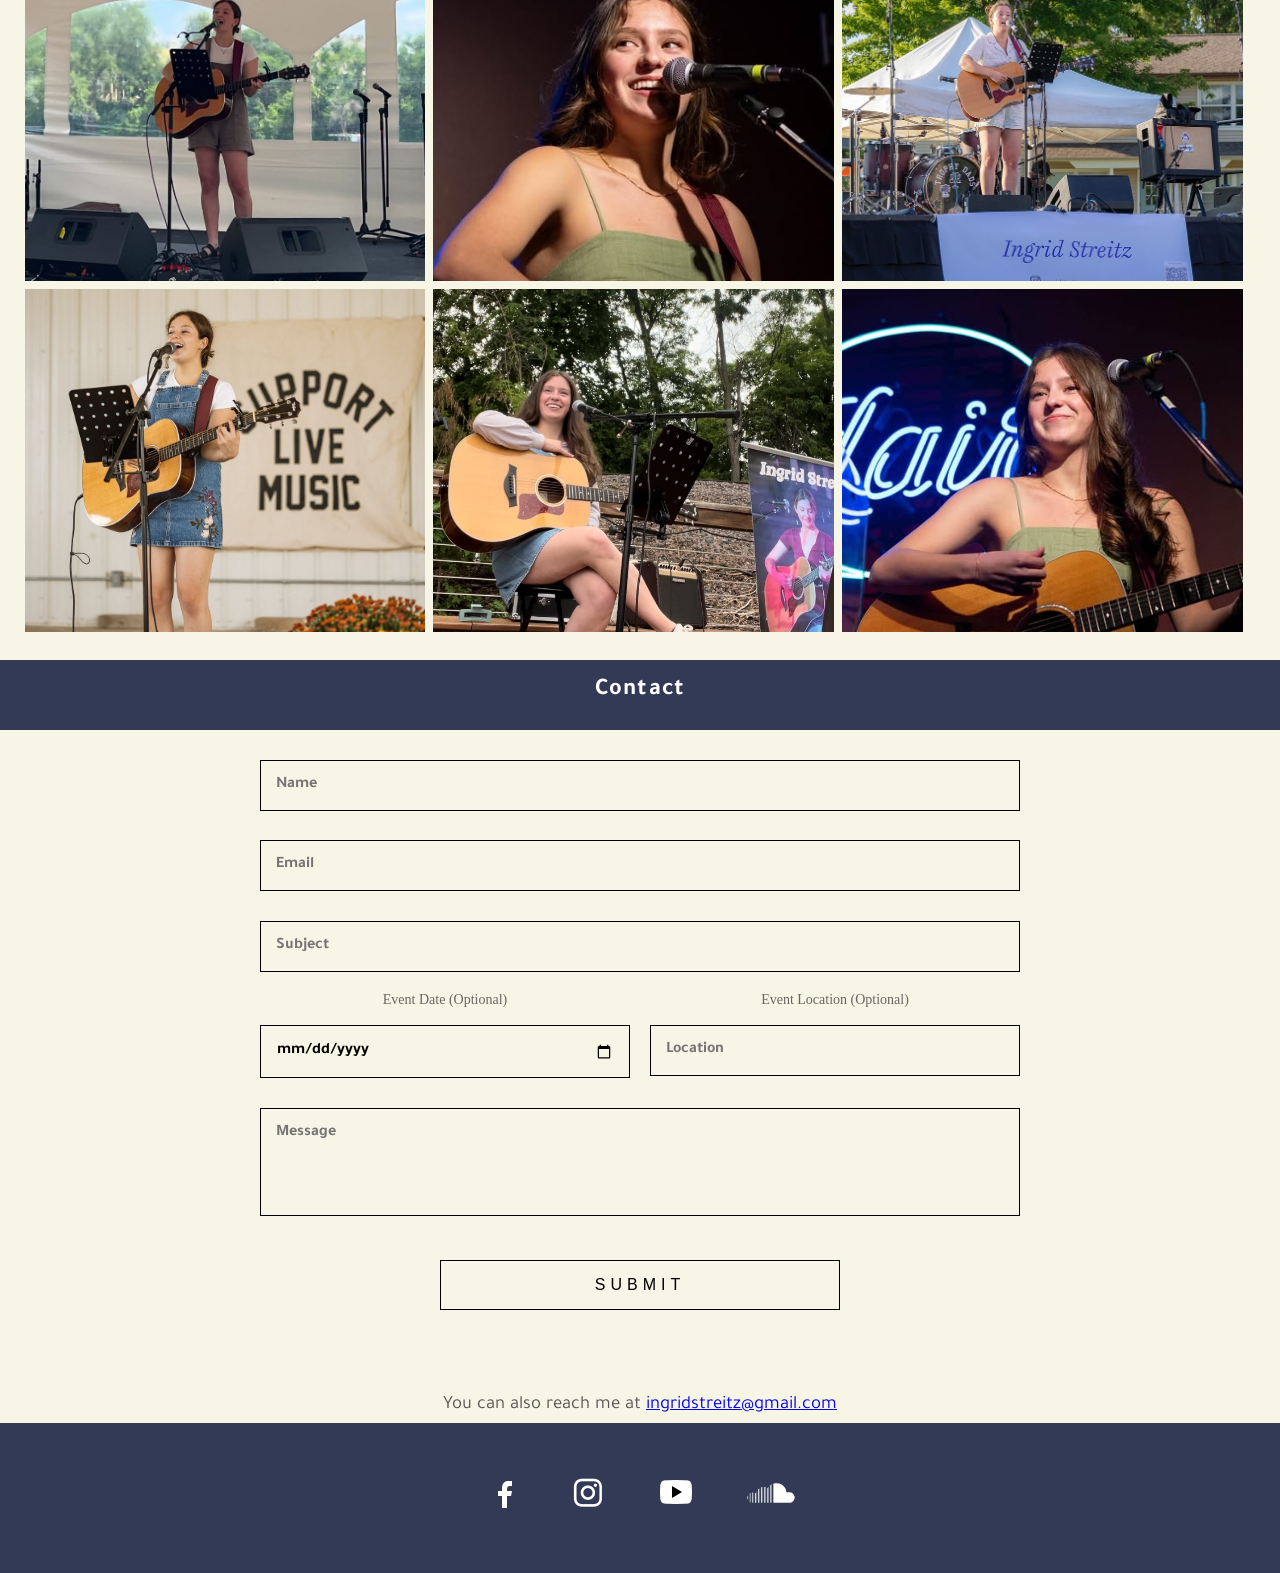
==== commit e54ffac6: "Update index.html" ====
--- a/index.html
+++ b/index.html
@@ -308,12 +308,7 @@
                         <div class="center"><p>Iowa City, IA</p></div>
                         <div class="center"><p>October 31, 2026 | TBD </p></div>
 
-									</div>
-
-							<div class="shows-text">
-                        <div class="center"><h4>Private Event</h4></div>
-                        <div class="center"><p>Mount Pleasant, IA</p></div>
-                        <div class="center"><p>November 15, 2026 | 9 AM - 11 AM </p></div>
+				
 		</div>
 
 							<div class="shows-text">
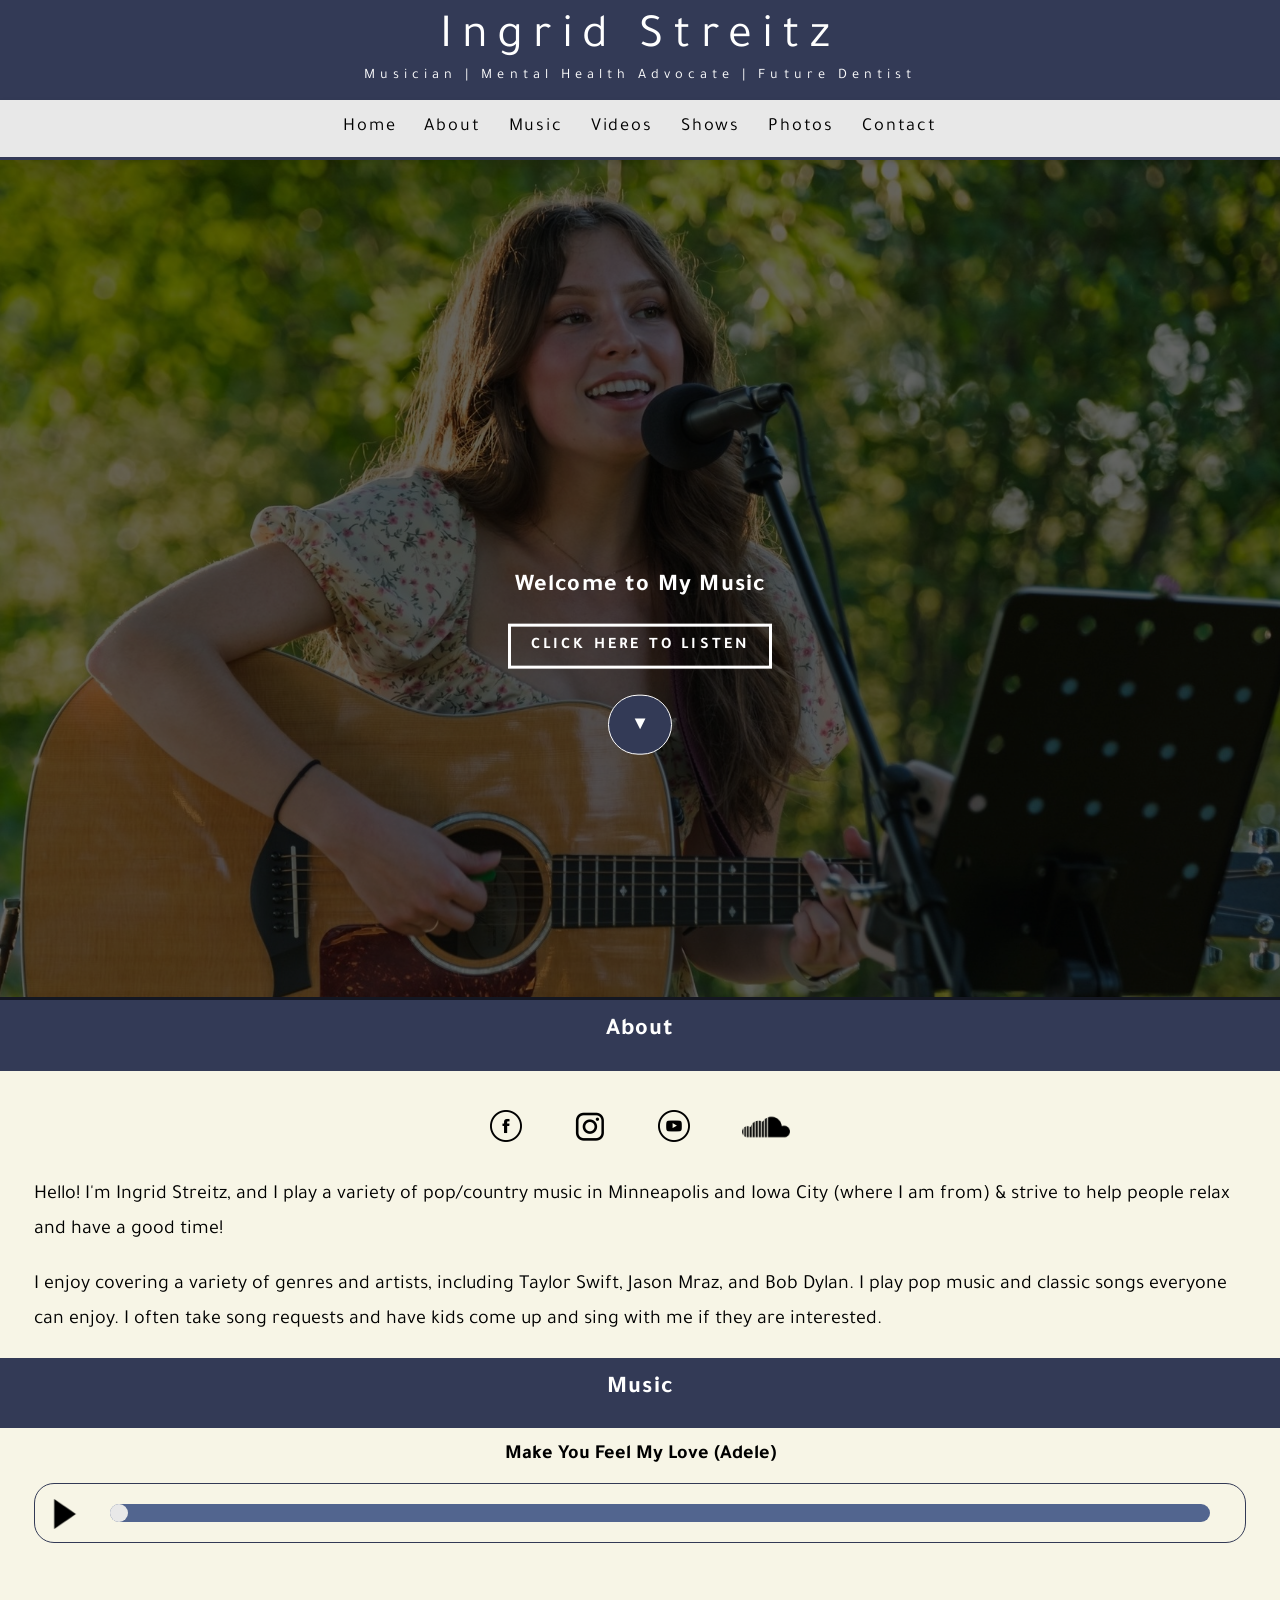
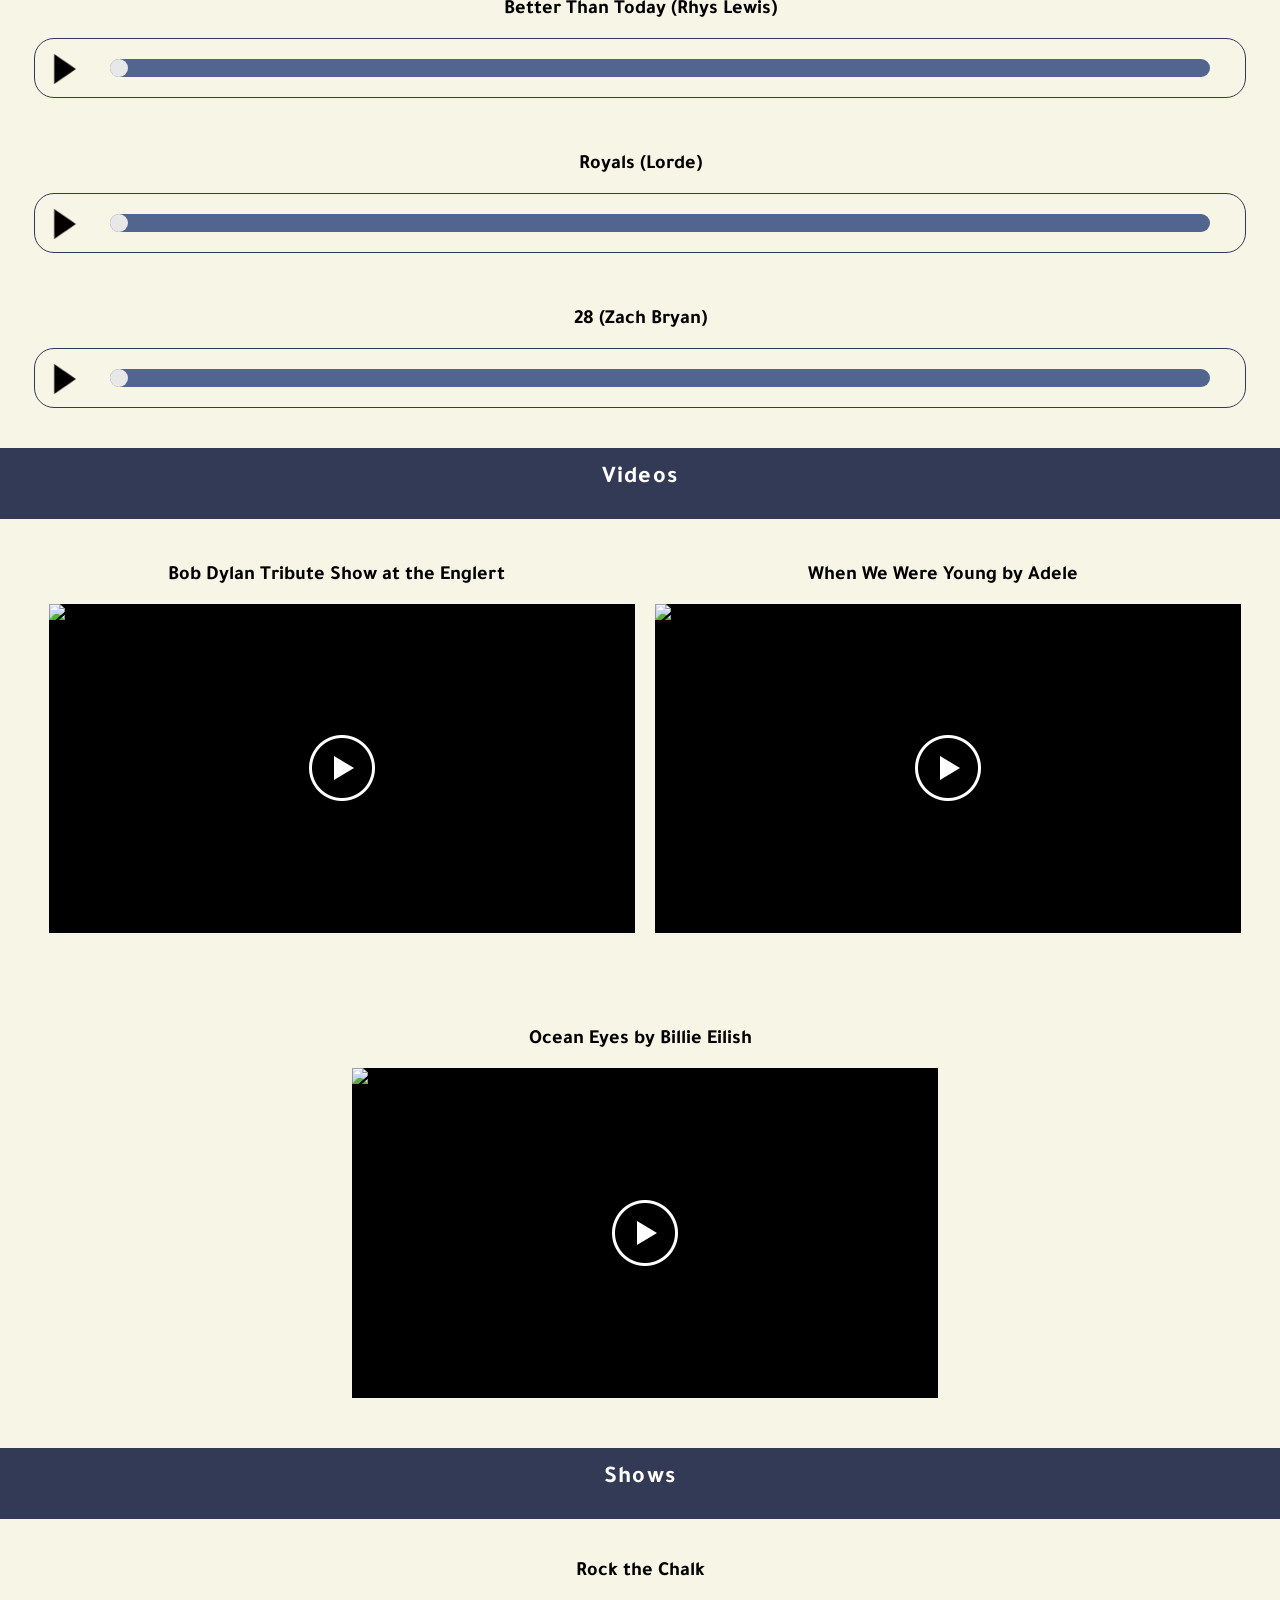
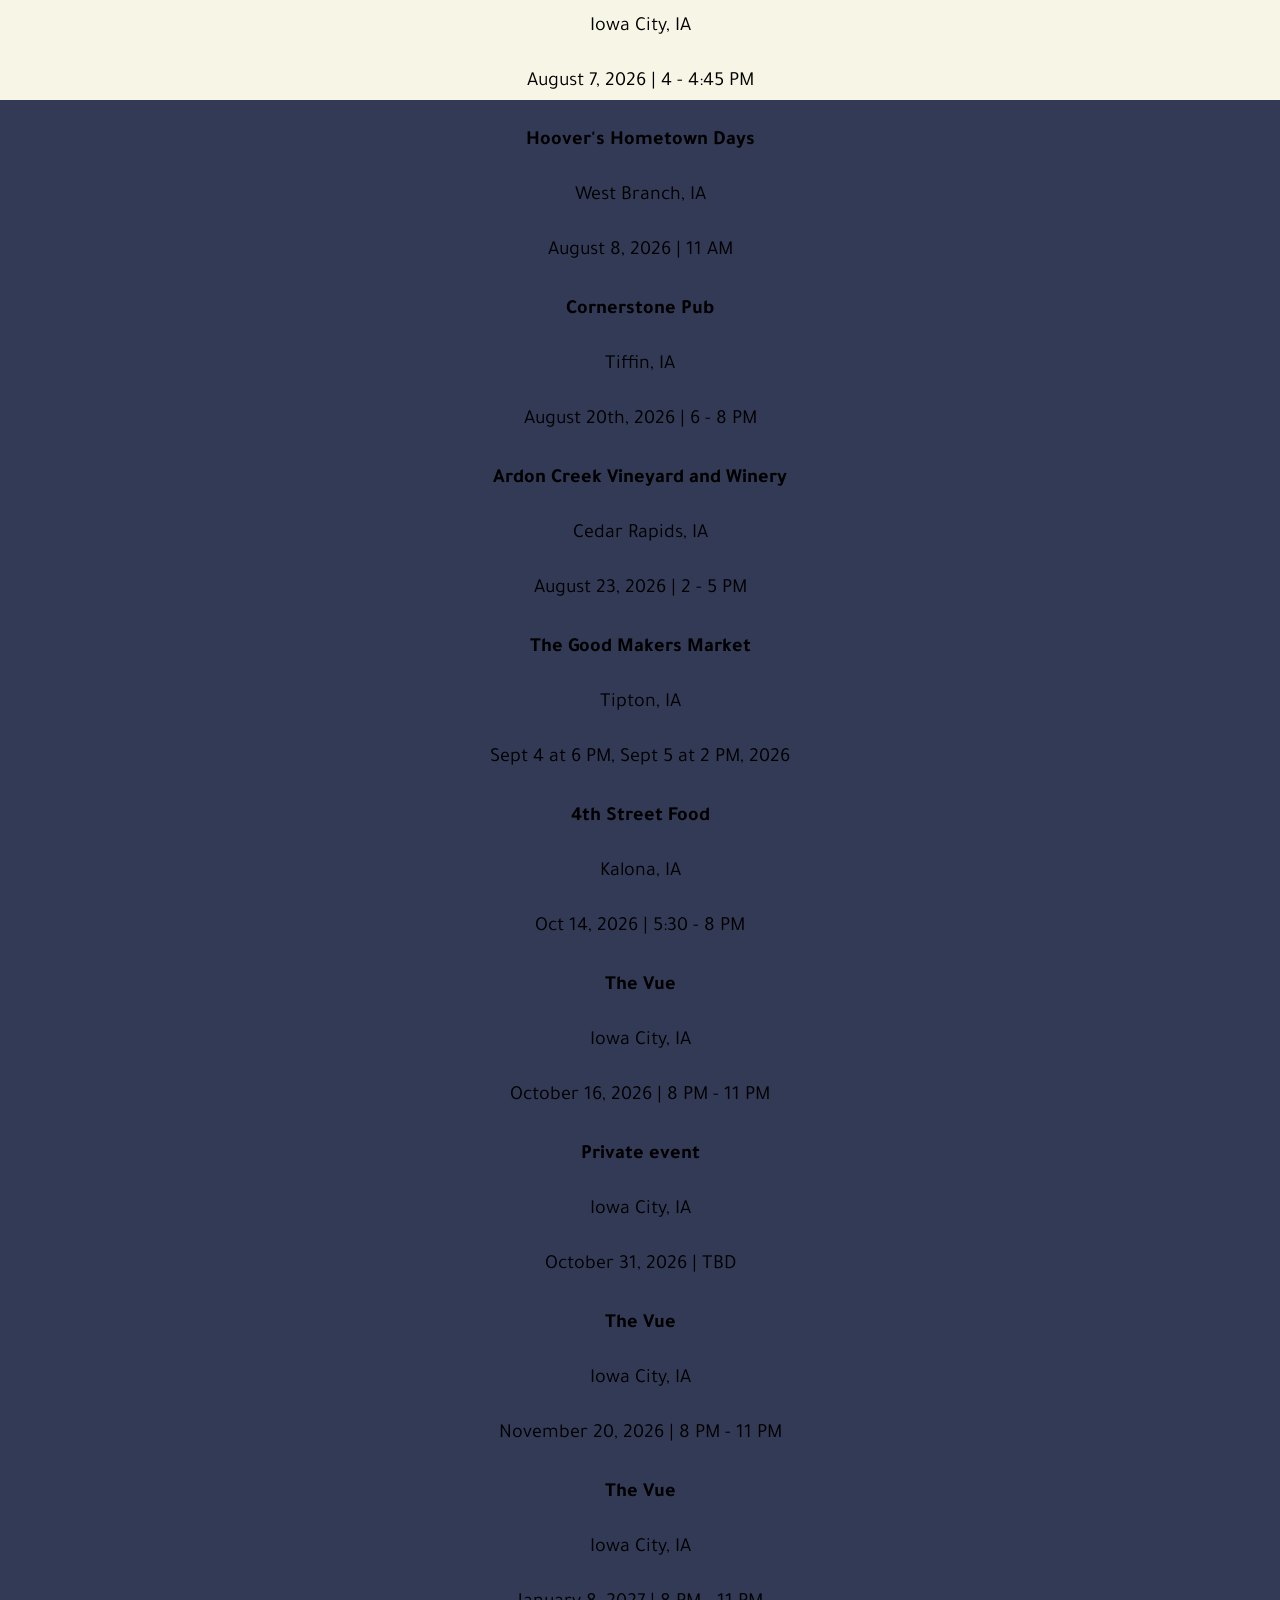
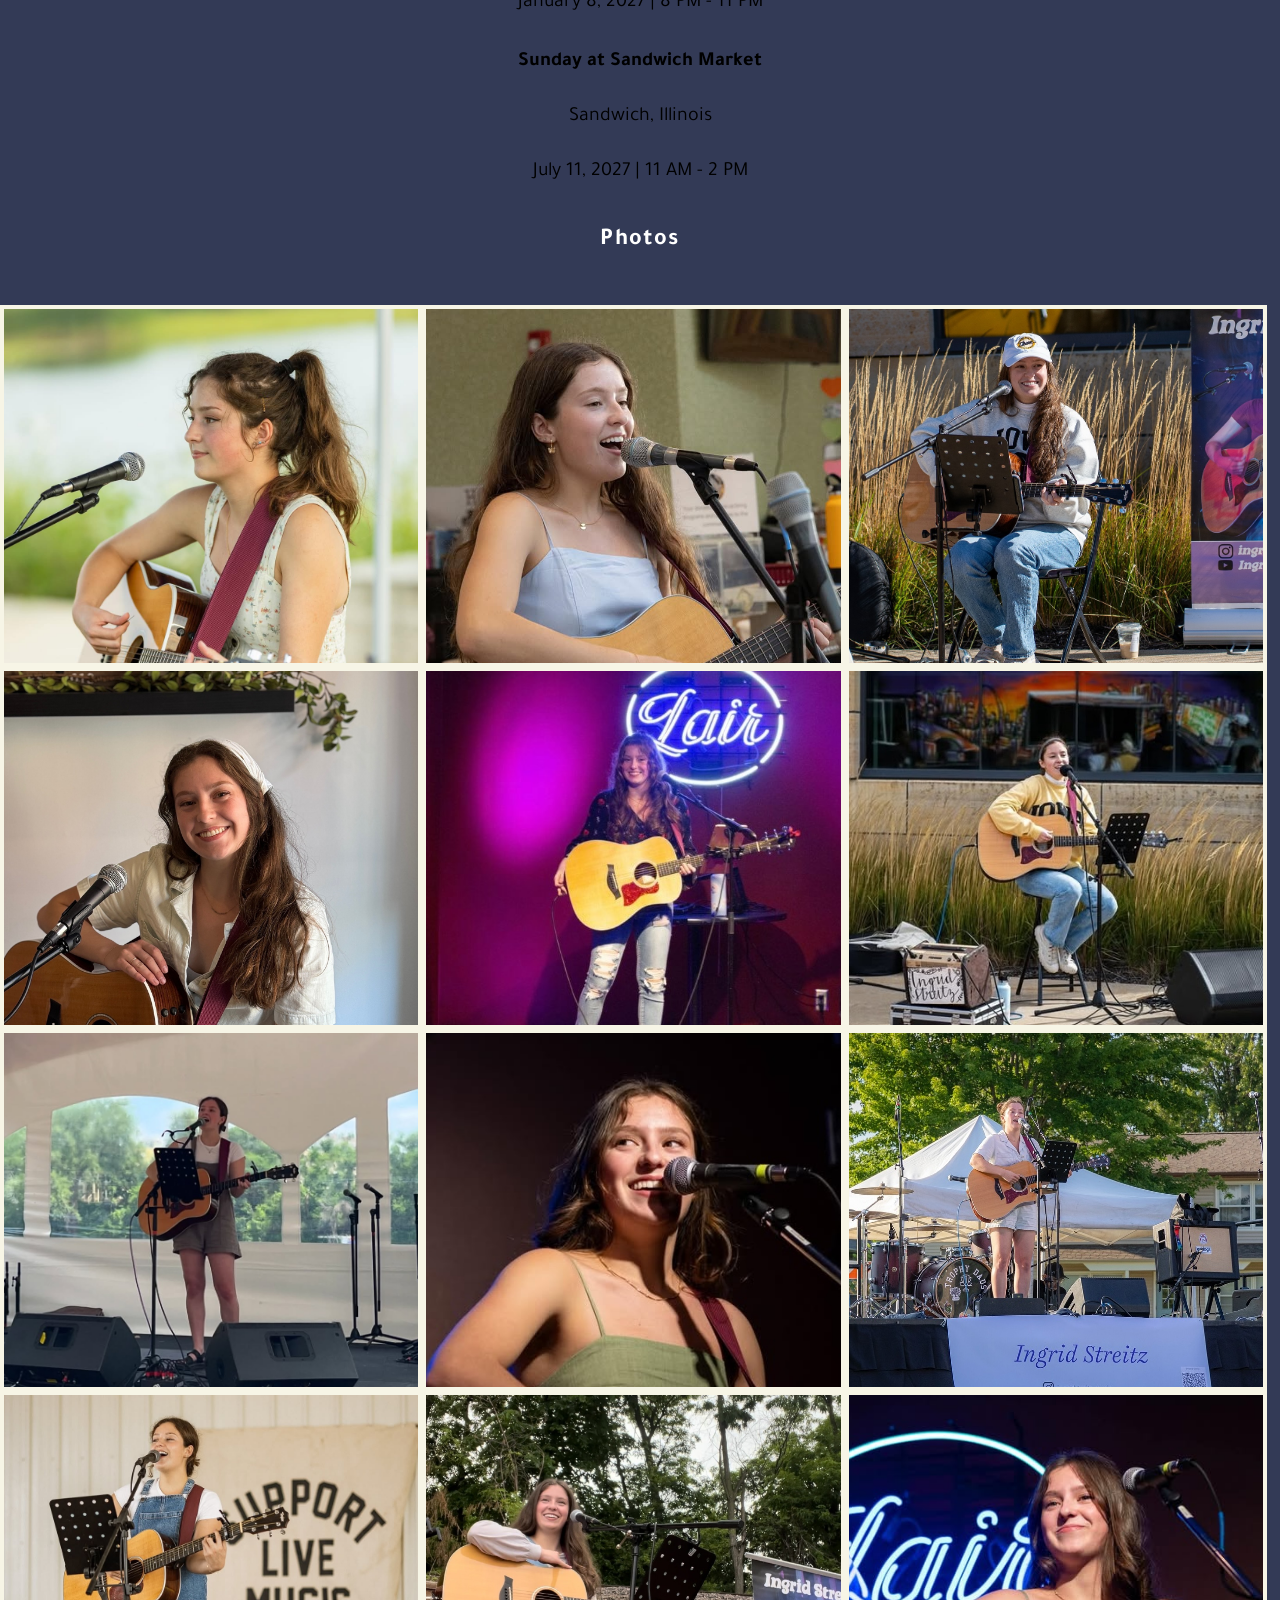
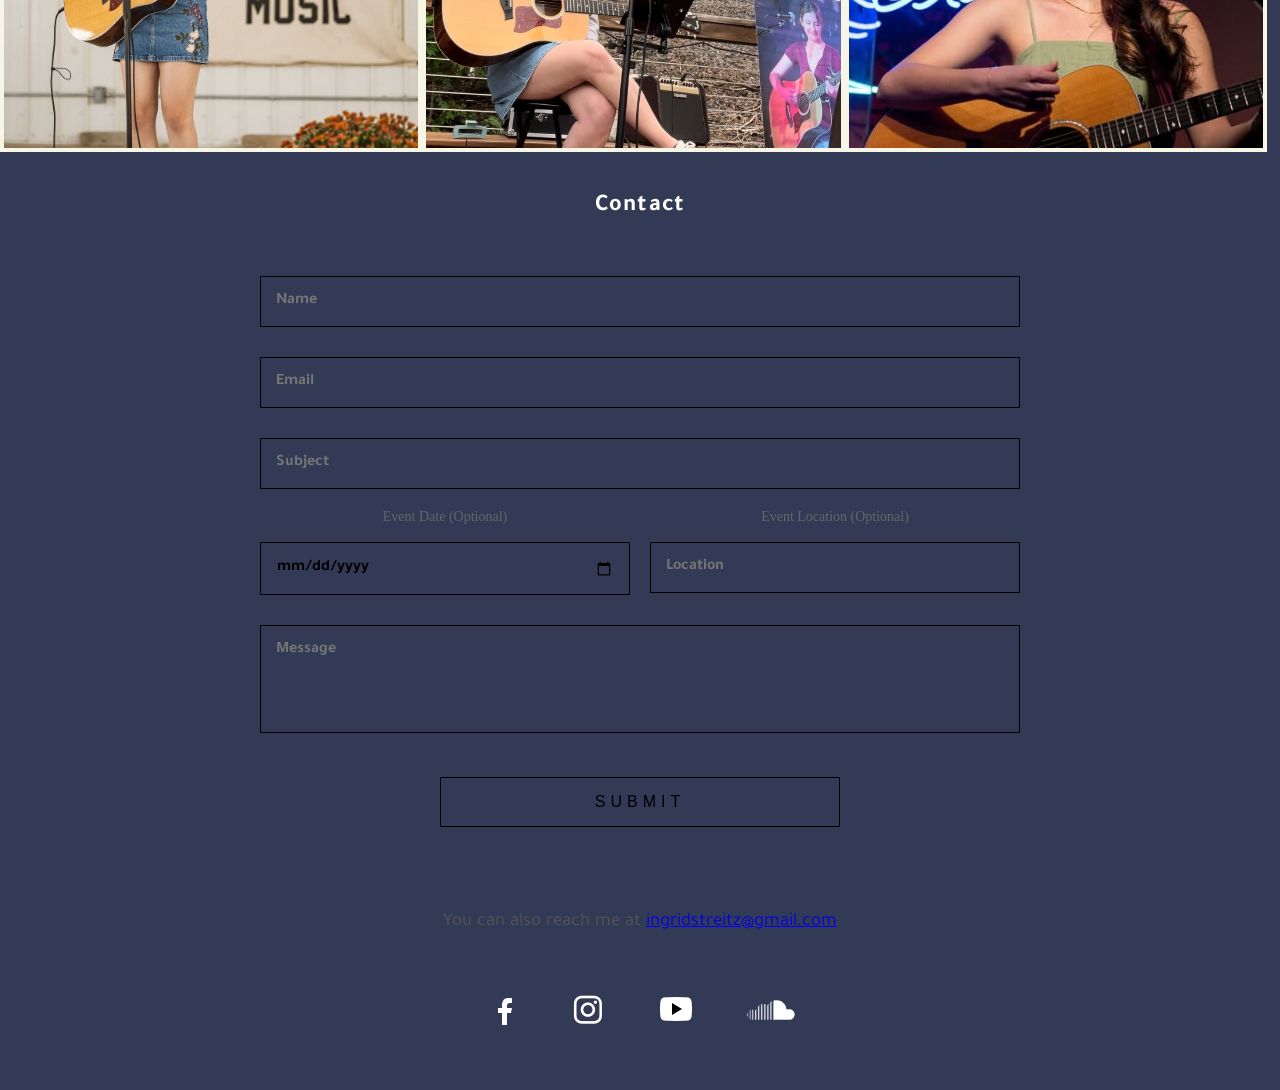
==== commit 386c769f: "Update index.html" ====
--- a/index.html
+++ b/index.html
@@ -240,82 +240,65 @@
 					
 	
 	
-
-					</div>
-				<div class="shows-text">
-                        <div class="center"><h4>The Vue</h4></div>
-                        <div class="center"><p>Iowa City, IA</p></div>
-                        <div class="center"><p>June 5, 2026 | 8 - 11 PM </p></div>
-					
-						</div>
-				<div class="shows-text">
-                        <div class="center"><h4>Iowa Arts Festival Ped Mall Stage</h4></div>
-                        <div class="center"><p>Iowa City, IA</p></div>
-                        <div class="center"><p>June 7, 2026 | 12:15 - 1 PM </p></div>
-					
-							</div>
-				<div class="shows-text">
-                        <div class="center"><h4>Ranshaw House Concert Series</h4></div>
-                        <div class="center"><p>North Liberty, IA</p></div>
-                        <div class="center"><p>June 12, 2026 | 6 - 8 PM </p></div>
-
+</div>
 								</div>
 				<div class="shows-text">
                         <div class="center"><h4>Rock the Chalk</h4></div>
                         <div class="center"><p>Iowa City, IA</p></div>
                         <div class="center"><p>August 7, 2026 | 4 - 4:45 PM </p></div>
-
+</div>
 													</div>
 				<div class="shows-text">
                         <div class="center"><h4>Hoover's Hometown Days</h4></div>
                         <div class="center"><p>West Branch, IA</p></div>
                         <div class="center"><p>August 8, 2026 | 11 AM </p></div>
-
+</div>
 					</div>
 					<div class="shows-text">
                         <div class="center"><h4>Cornerstone Pub</h4></div>
                         <div class="center"><p>Tiffin, IA</p></div>
                         <div class="center"><p>August 20th, 2026 | 6 - 8 PM </p></div>
-
+</div>
 						
 							</div>
 				<div class="shows-text">
                         <div class="center"><h4>Ardon Creek Vineyard and Winery</h4></div>
                         <div class="center"><p>Cedar Rapids, IA</p></div>
                         <div class="center"><p>August 23, 2026 | 2 - 5 PM </p></div>
-	
+	</div>
 		</div>
 							<div class="shows-text">
                         <div class="center"><h4>The Good Makers Market</h4></div>
                         <div class="center"><p>Tipton, IA</p></div>
                         <div class="center"><p>Sept 4 at 6 PM, Sept 5 at 2 PM, 2026 </p></div>
-
+</div>
 								</div>
 							<div class="shows-text">
                         <div class="center"><h4>4th Street Food</h4></div>
                         <div class="center"><p>Kalona, IA</p></div>
                         <div class="center"><p>Oct 14, 2026 | 5:30 - 8 PM  </p></div>
 		</div>
+			</div>
 
 							<div class="shows-text">
                         <div class="center"><h4>The Vue</h4></div>
                         <div class="center"><p>Iowa City, IA</p></div>
                         <div class="center"><p>October 16, 2026 | 8 PM - 11 PM </p></div>
 </div>
-
+</div>
 							<div class="shows-text">
                         <div class="center"><h4>Private event</h4></div>
                         <div class="center"><p>Iowa City, IA</p></div>
                         <div class="center"><p>October 31, 2026 | TBD </p></div>
 
-				
+			</div>	
 		</div>
 
 							<div class="shows-text">
                         <div class="center"><h4>The Vue</h4></div>
                         <div class="center"><p>Iowa City, IA</p></div>
                         <div class="center"><p>November 20, 2026 | 8 PM - 11 PM </p></div>
-
+</div>
 								
 		</div>
 
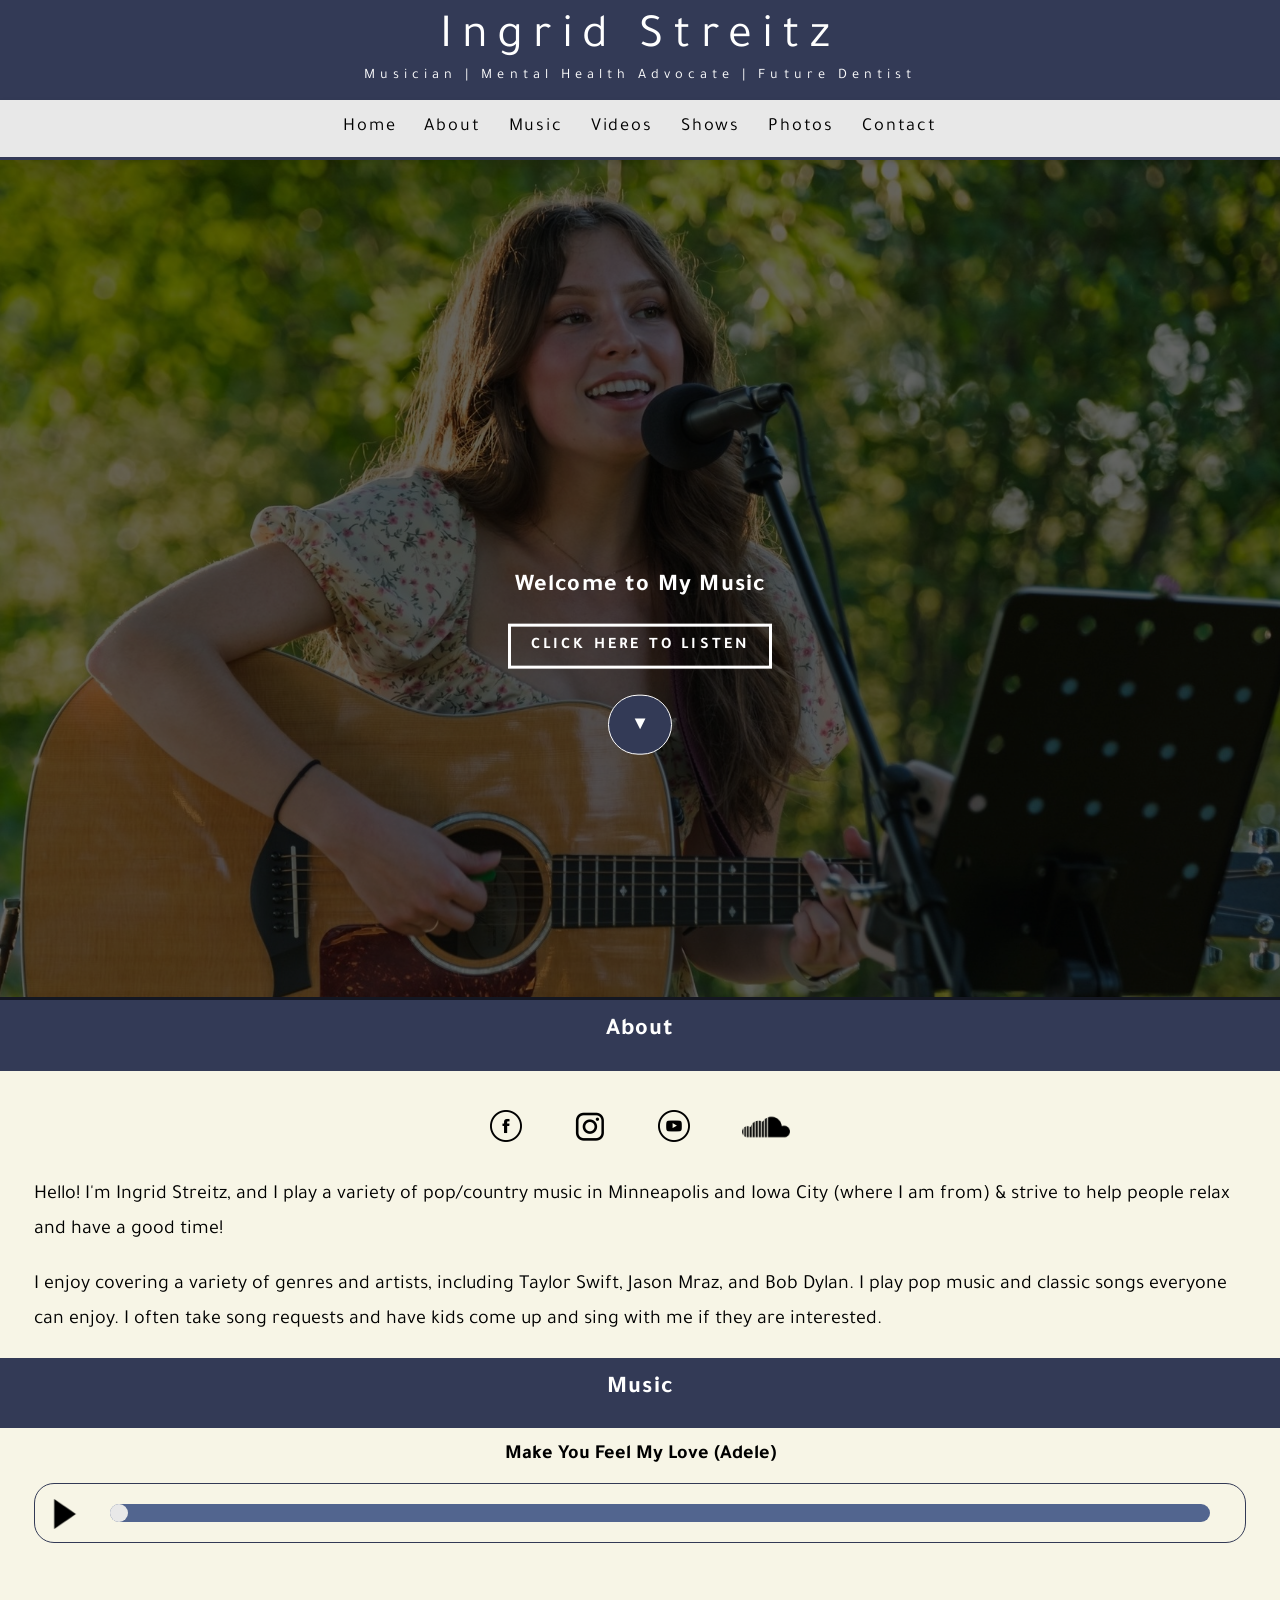
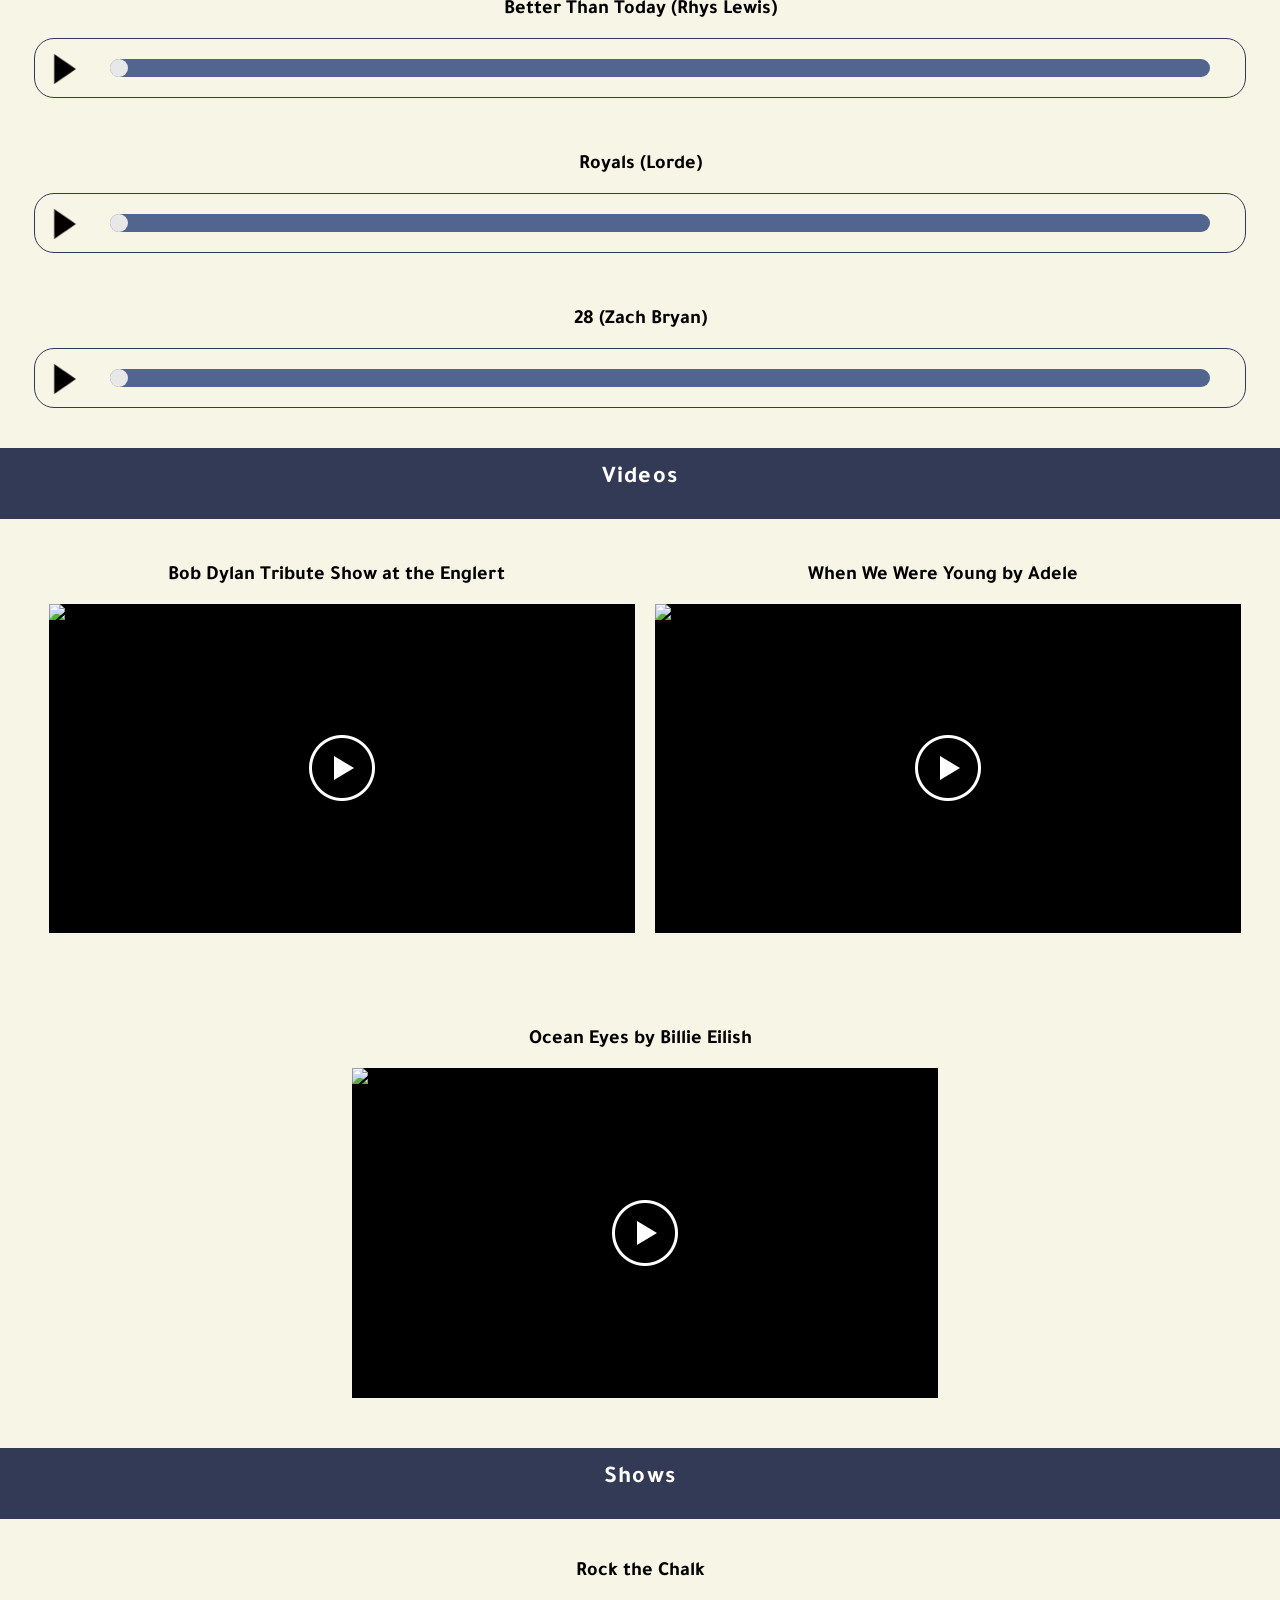
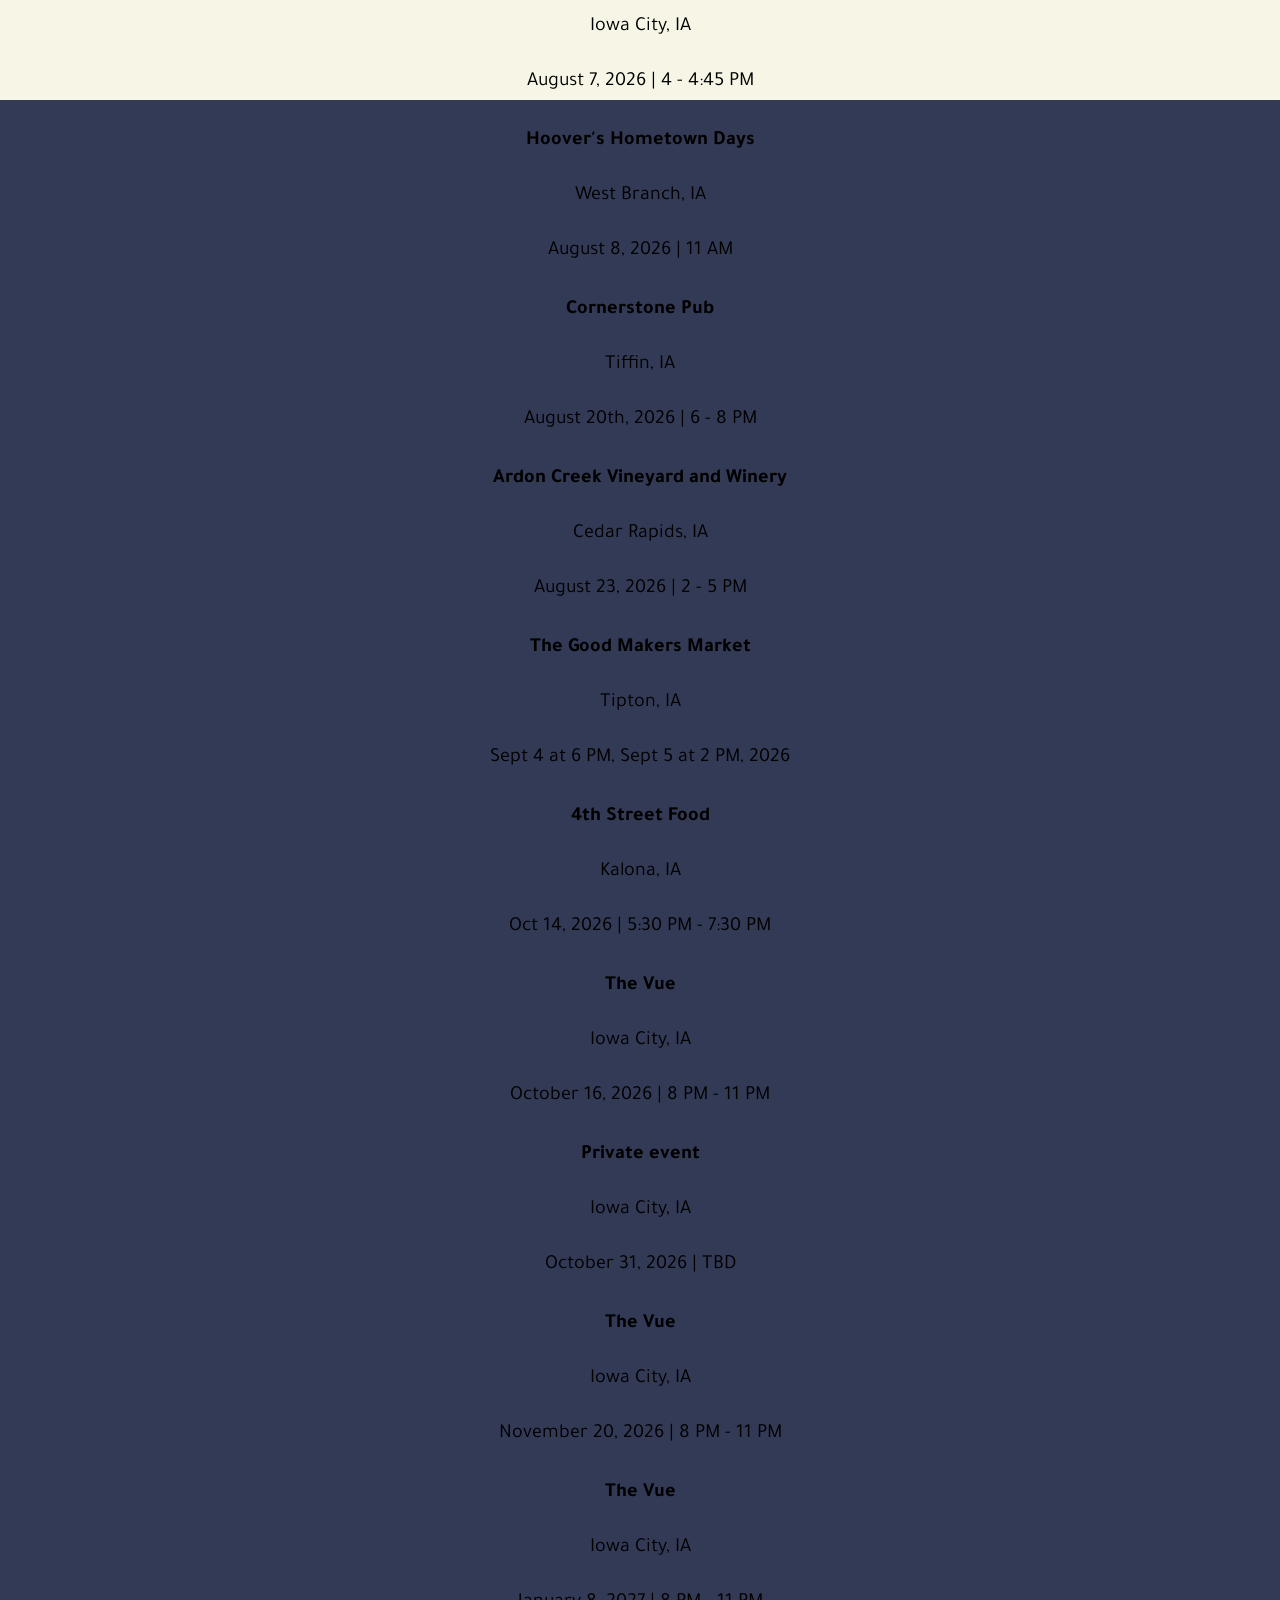
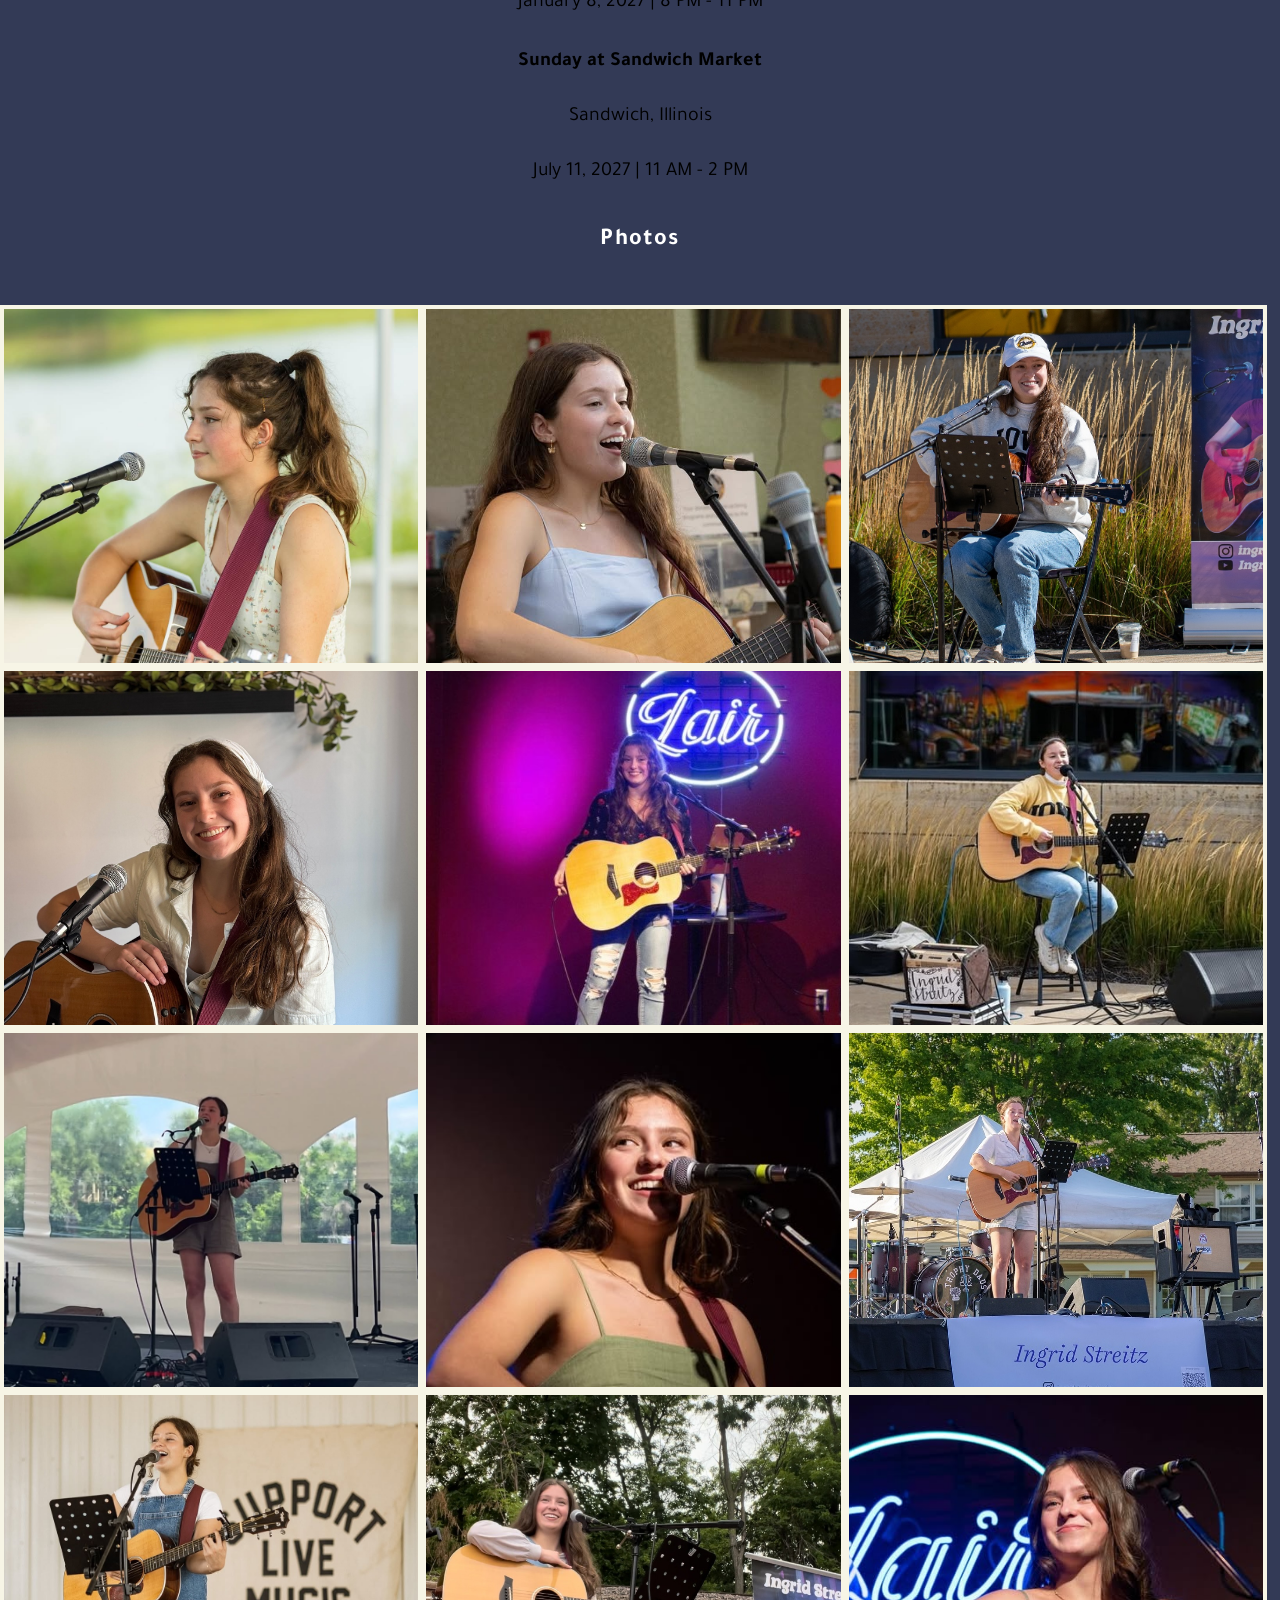
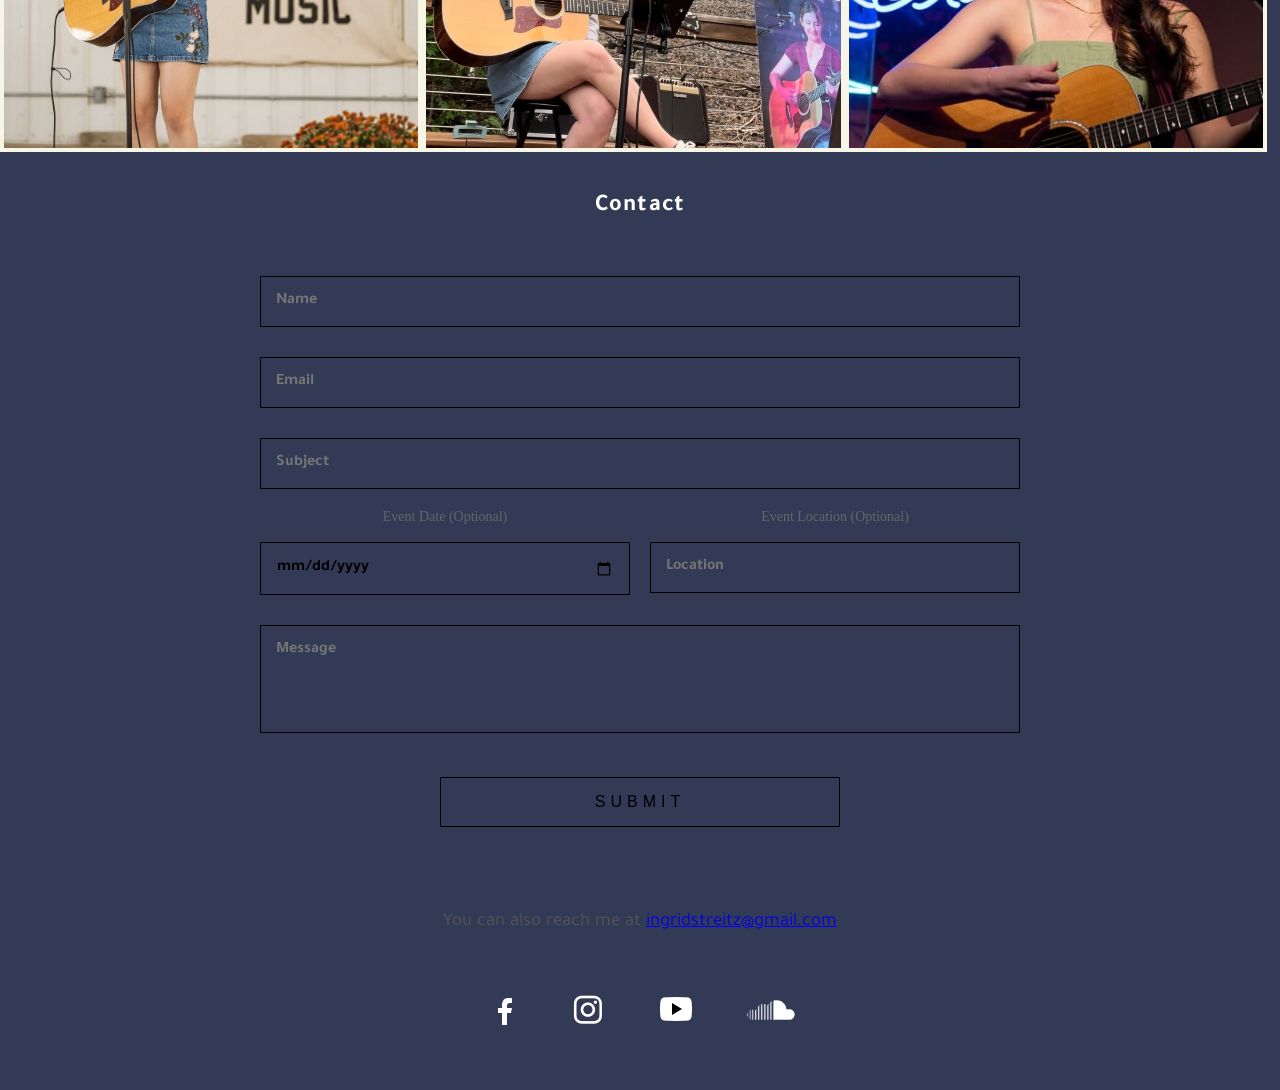
==== commit 98b0efbd: "Update index.html" ====
--- a/index.html
+++ b/index.html
@@ -276,7 +276,7 @@
 							<div class="shows-text">
                         <div class="center"><h4>4th Street Food</h4></div>
                         <div class="center"><p>Kalona, IA</p></div>
-                        <div class="center"><p>Oct 14, 2026 | 5:30 - 8 PM  </p></div>
+                        <div class="center"><p>Oct 14, 2026 | 5:30 PM - 7:30 PM  </p></div>
 		</div>
 			</div>
 
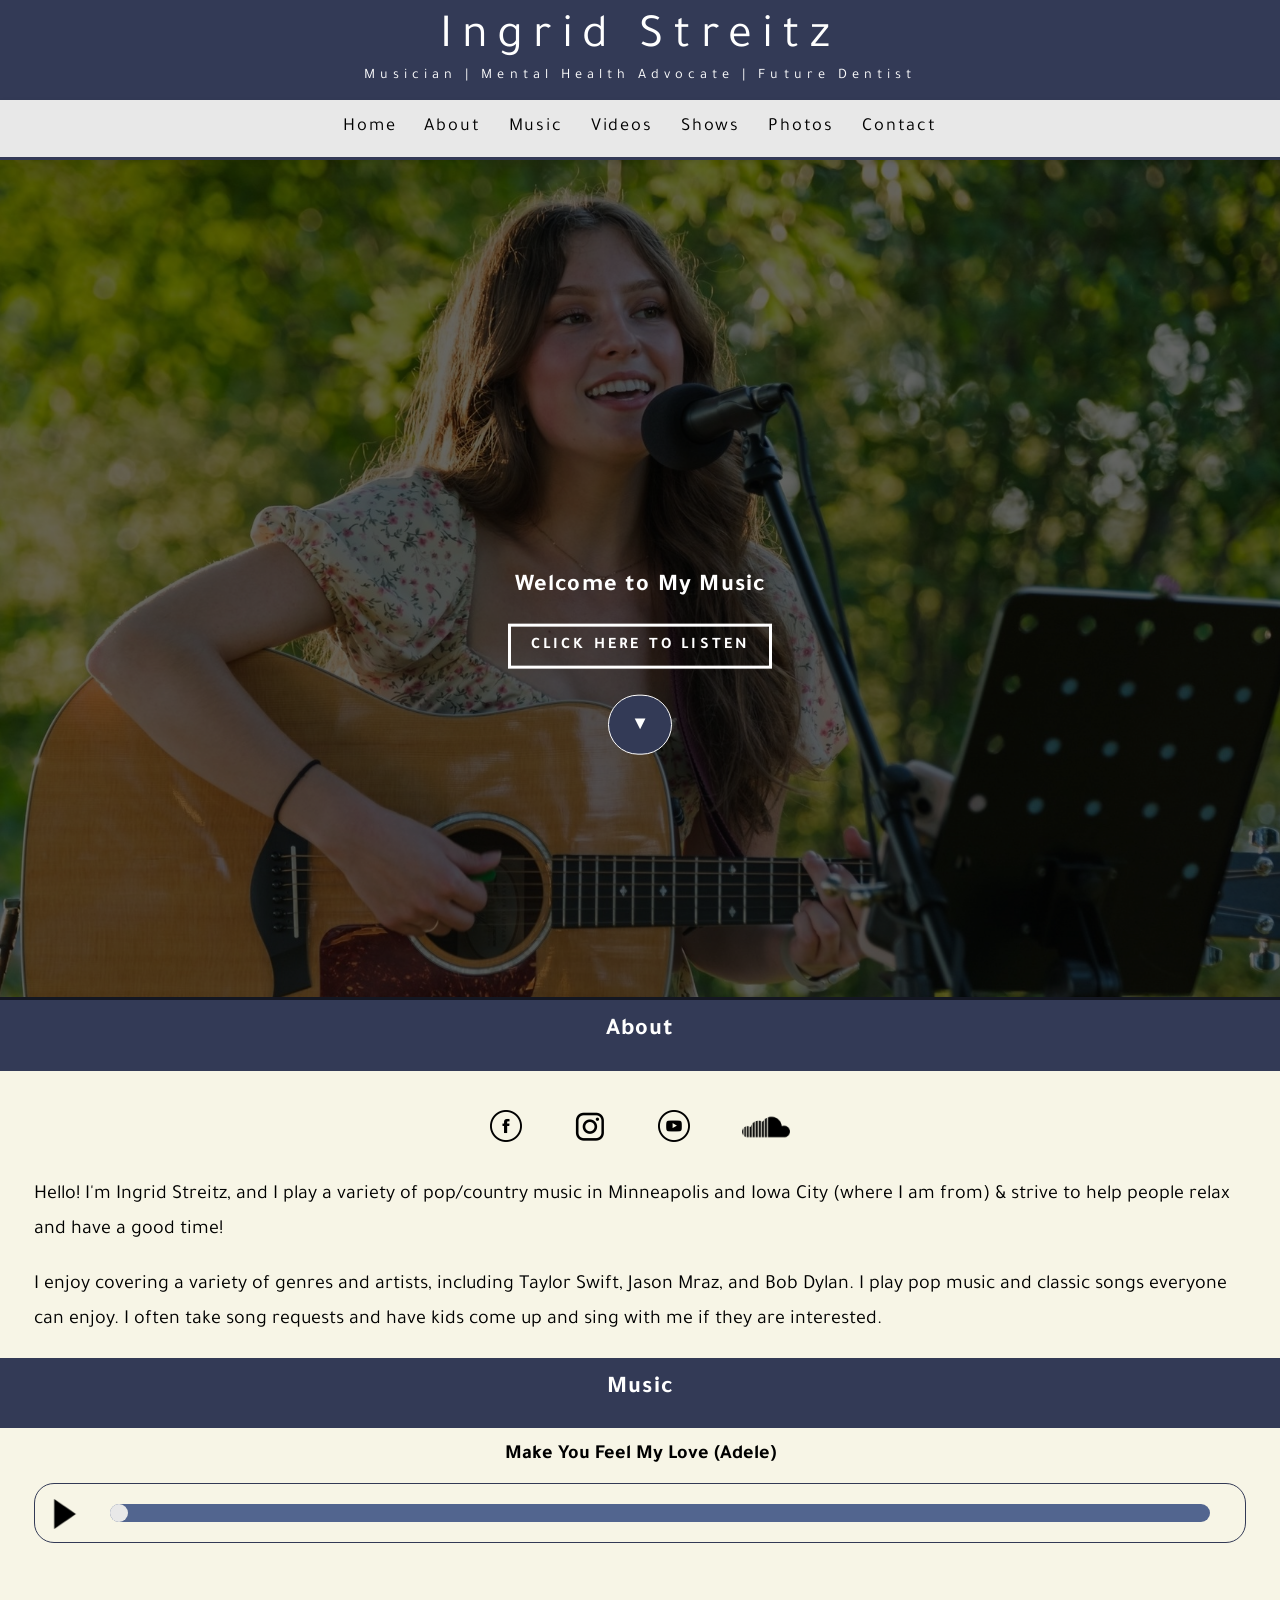
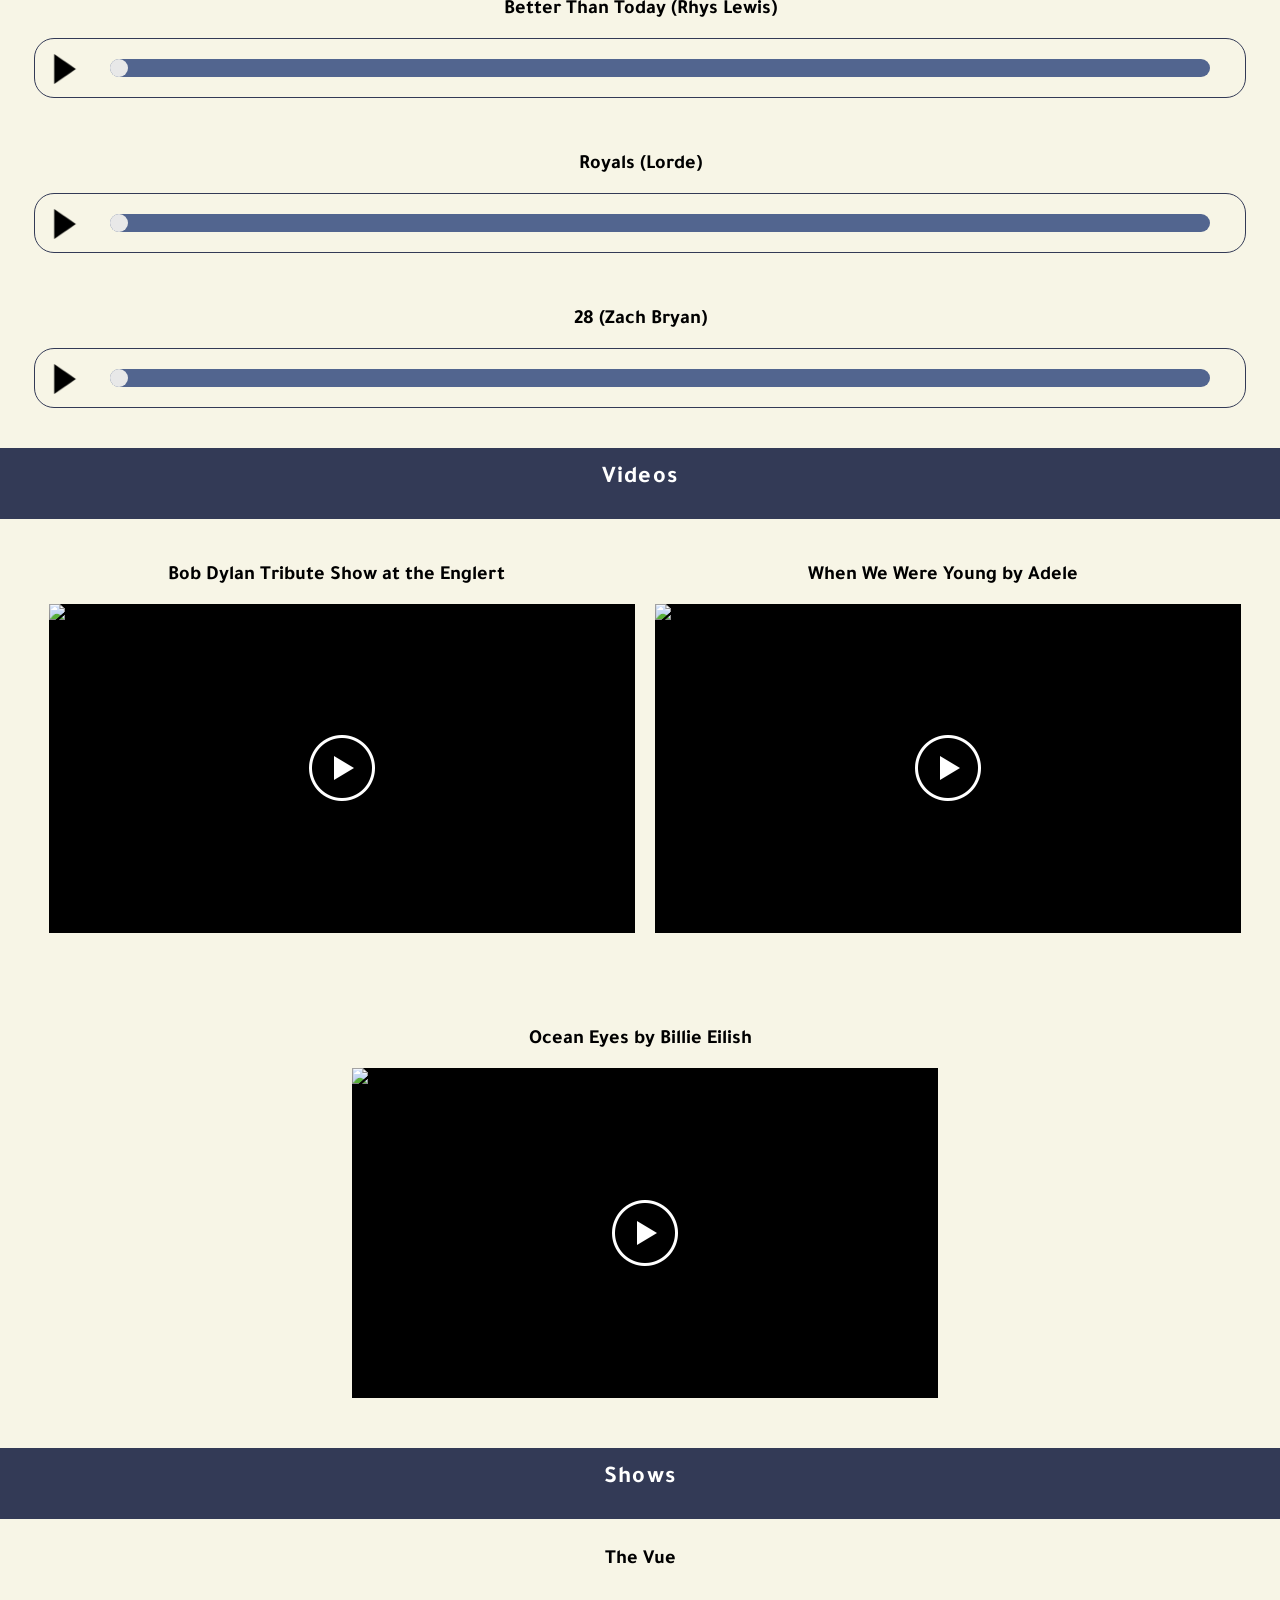
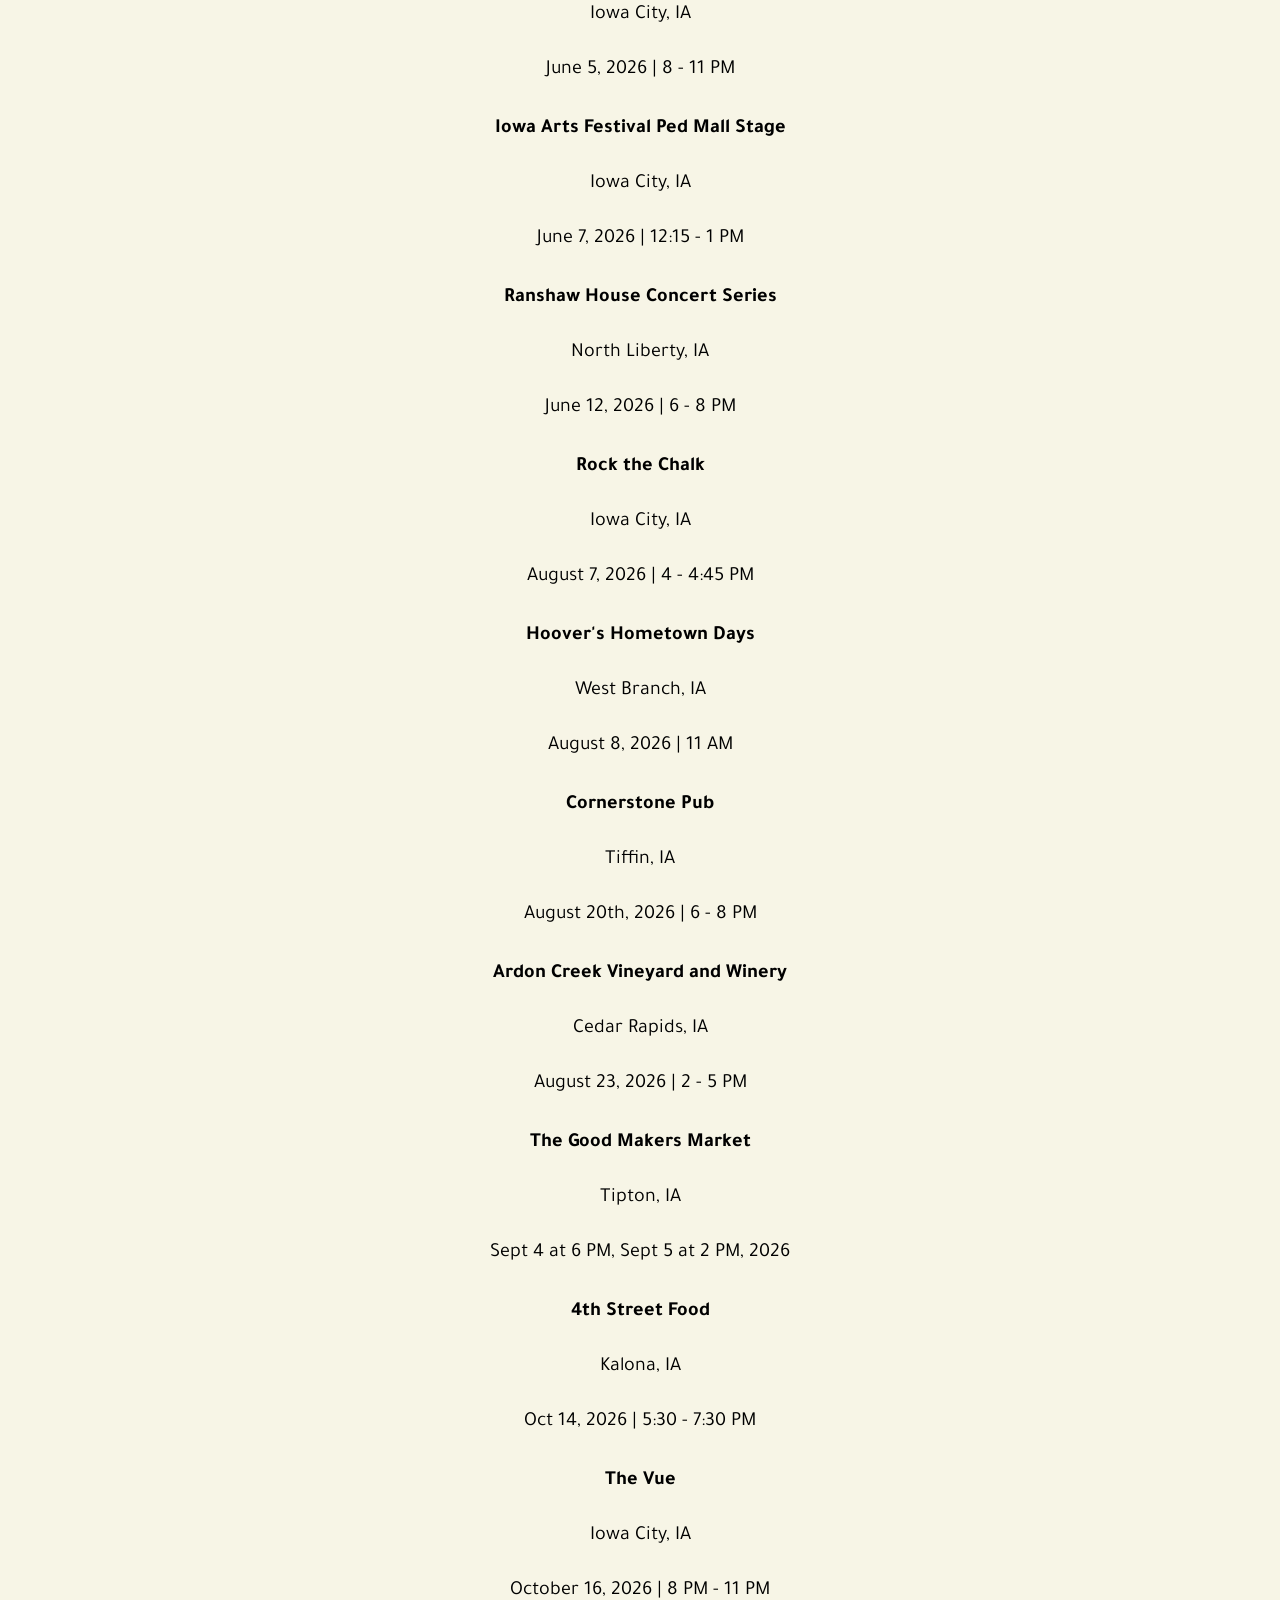
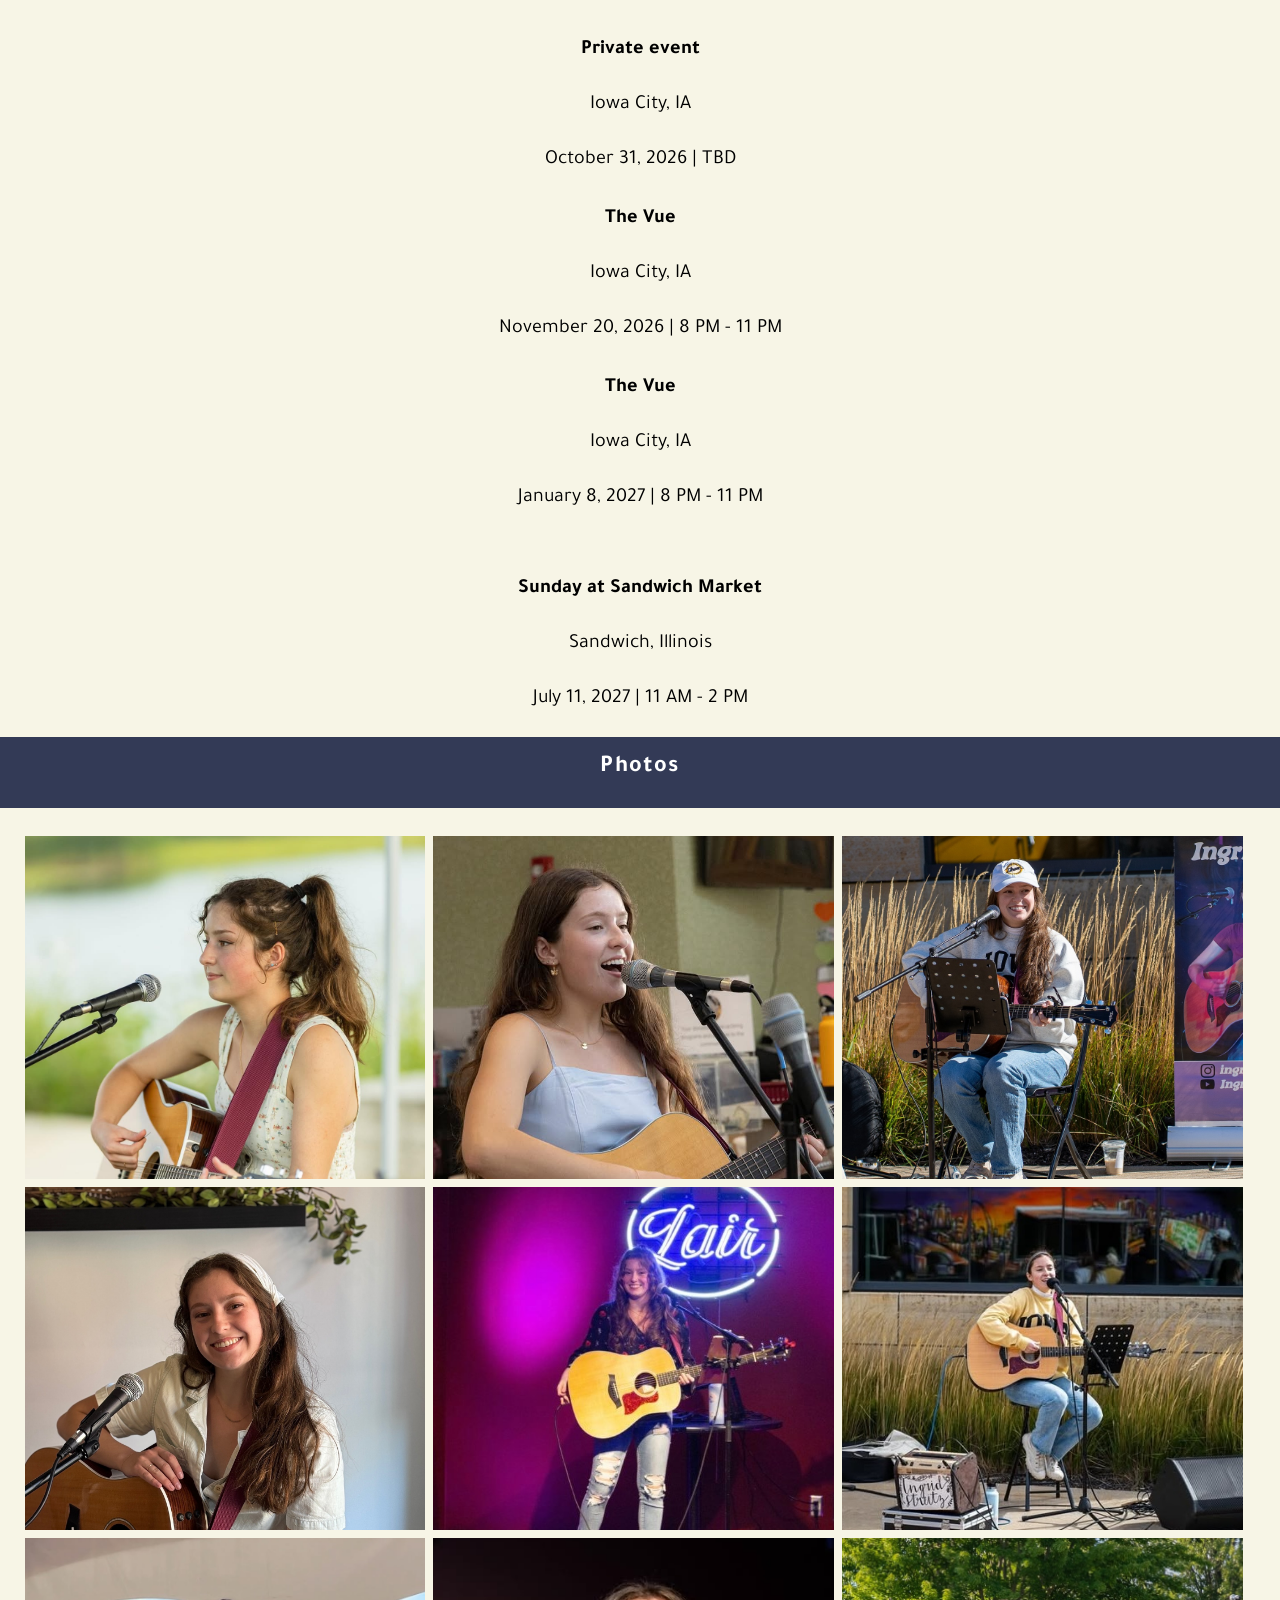
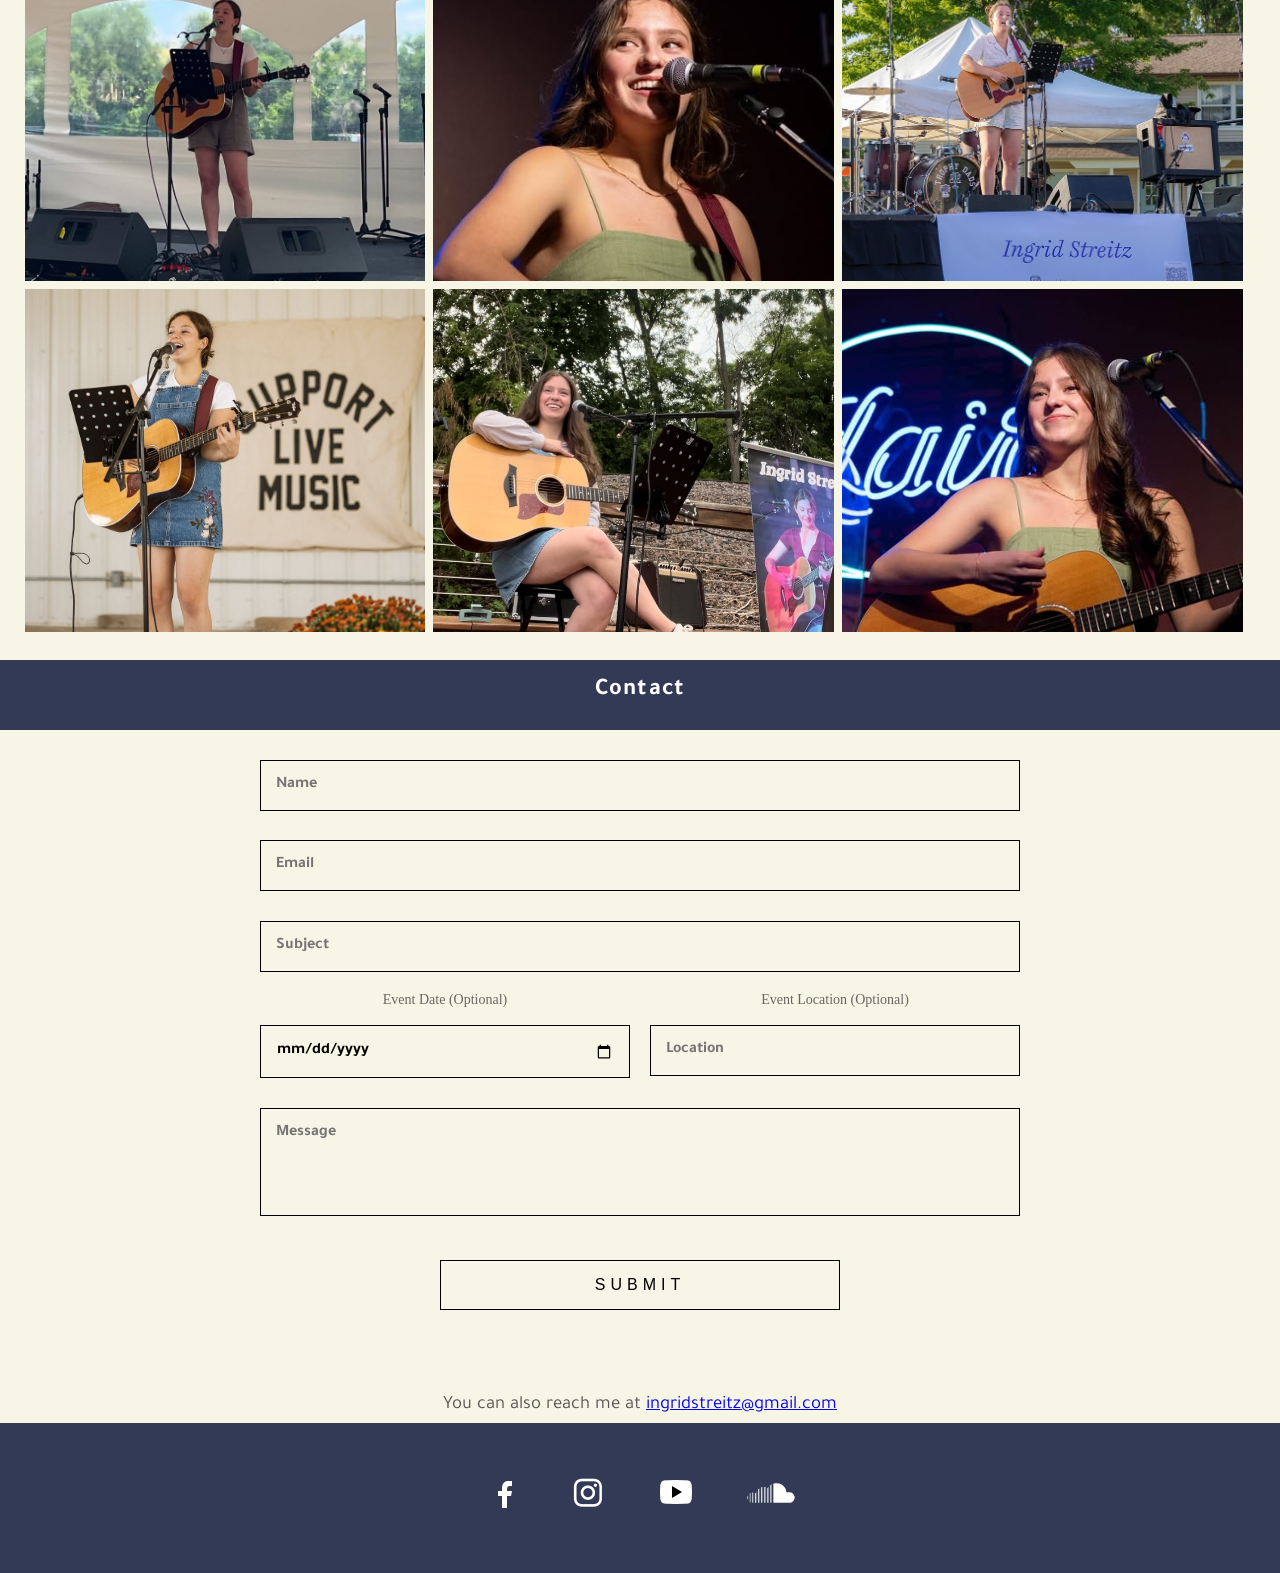
==== commit 0d2325e5: "Update index.html" ====
--- a/index.html
+++ b/index.html
@@ -237,68 +237,82 @@
 			</section>
 			<hr class="horizontal" />
 					
+	
+
+					</div>
+				<div class="shows-text">
+                        <div class="center"><h4>The Vue</h4></div>
+                        <div class="center"><p>Iowa City, IA</p></div>
+                        <div class="center"><p>June 5, 2026 | 8 - 11 PM </p></div>
 					
-	
-	
-</div>
+						</div>
+				<div class="shows-text">
+                        <div class="center"><h4>Iowa Arts Festival Ped Mall Stage</h4></div>
+                        <div class="center"><p>Iowa City, IA</p></div>
+                        <div class="center"><p>June 7, 2026 | 12:15 - 1 PM </p></div>
+					
+							</div>
+				<div class="shows-text">
+                        <div class="center"><h4>Ranshaw House Concert Series</h4></div>
+                        <div class="center"><p>North Liberty, IA</p></div>
+                        <div class="center"><p>June 12, 2026 | 6 - 8 PM </p></div>
+
 								</div>
 				<div class="shows-text">
                         <div class="center"><h4>Rock the Chalk</h4></div>
                         <div class="center"><p>Iowa City, IA</p></div>
                         <div class="center"><p>August 7, 2026 | 4 - 4:45 PM </p></div>
-</div>
+
 													</div>
 				<div class="shows-text">
                         <div class="center"><h4>Hoover's Hometown Days</h4></div>
                         <div class="center"><p>West Branch, IA</p></div>
                         <div class="center"><p>August 8, 2026 | 11 AM </p></div>
-</div>
+
 					</div>
 					<div class="shows-text">
                         <div class="center"><h4>Cornerstone Pub</h4></div>
                         <div class="center"><p>Tiffin, IA</p></div>
                         <div class="center"><p>August 20th, 2026 | 6 - 8 PM </p></div>
-</div>
+
 						
 							</div>
 				<div class="shows-text">
                         <div class="center"><h4>Ardon Creek Vineyard and Winery</h4></div>
                         <div class="center"><p>Cedar Rapids, IA</p></div>
                         <div class="center"><p>August 23, 2026 | 2 - 5 PM </p></div>
-	</div>
+	
 		</div>
 							<div class="shows-text">
                         <div class="center"><h4>The Good Makers Market</h4></div>
                         <div class="center"><p>Tipton, IA</p></div>
                         <div class="center"><p>Sept 4 at 6 PM, Sept 5 at 2 PM, 2026 </p></div>
-</div>
+
 								</div>
 							<div class="shows-text">
                         <div class="center"><h4>4th Street Food</h4></div>
                         <div class="center"><p>Kalona, IA</p></div>
-                        <div class="center"><p>Oct 14, 2026 | 5:30 PM - 7:30 PM  </p></div>
-		</div>
-			</div>
+                        <div class="center"><p>Oct 14, 2026 | 5:30 - 7:30 PM  </p></div>
+		</div>
 
 							<div class="shows-text">
                         <div class="center"><h4>The Vue</h4></div>
                         <div class="center"><p>Iowa City, IA</p></div>
                         <div class="center"><p>October 16, 2026 | 8 PM - 11 PM </p></div>
 </div>
-</div>
+
 							<div class="shows-text">
                         <div class="center"><h4>Private event</h4></div>
                         <div class="center"><p>Iowa City, IA</p></div>
                         <div class="center"><p>October 31, 2026 | TBD </p></div>
 
-			</div>	
 		</div>
 
 							<div class="shows-text">
                         <div class="center"><h4>The Vue</h4></div>
                         <div class="center"><p>Iowa City, IA</p></div>
                         <div class="center"><p>November 20, 2026 | 8 PM - 11 PM </p></div>
-</div>
+
 								
 		</div>
 
